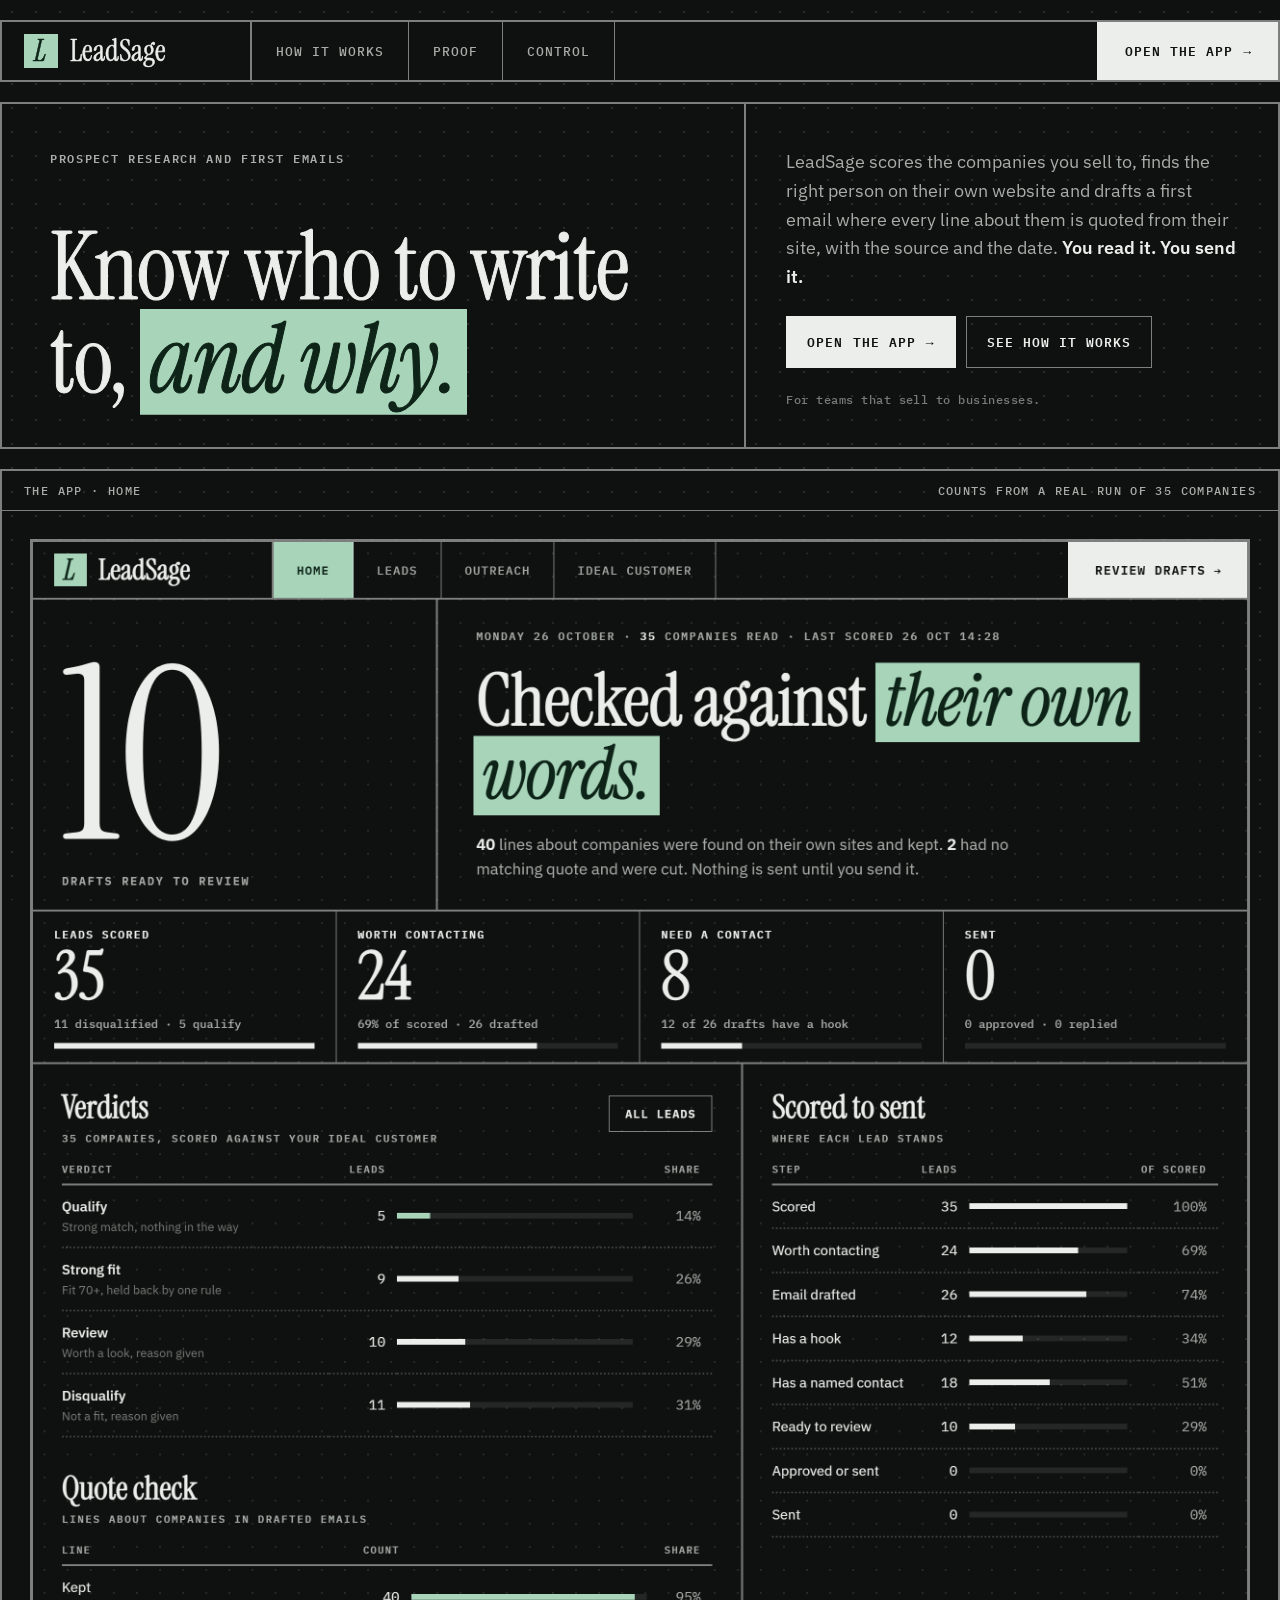
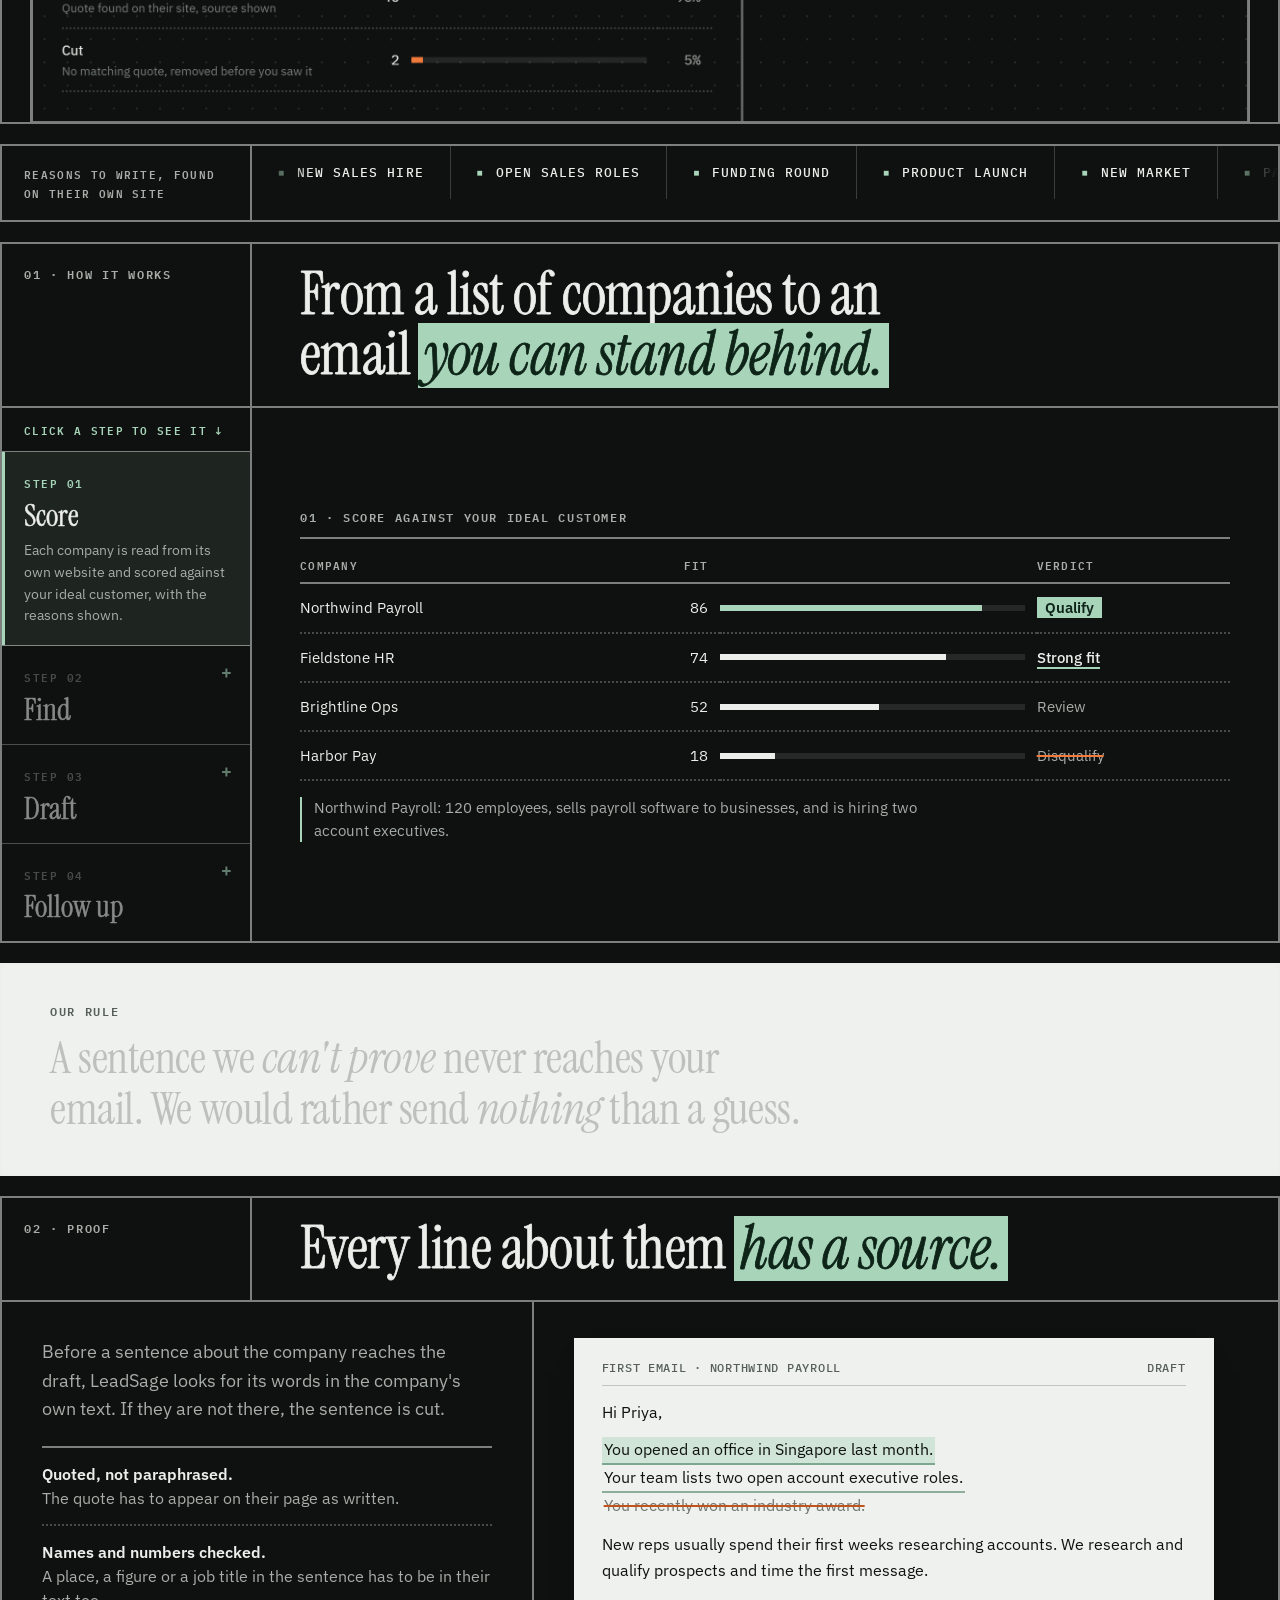
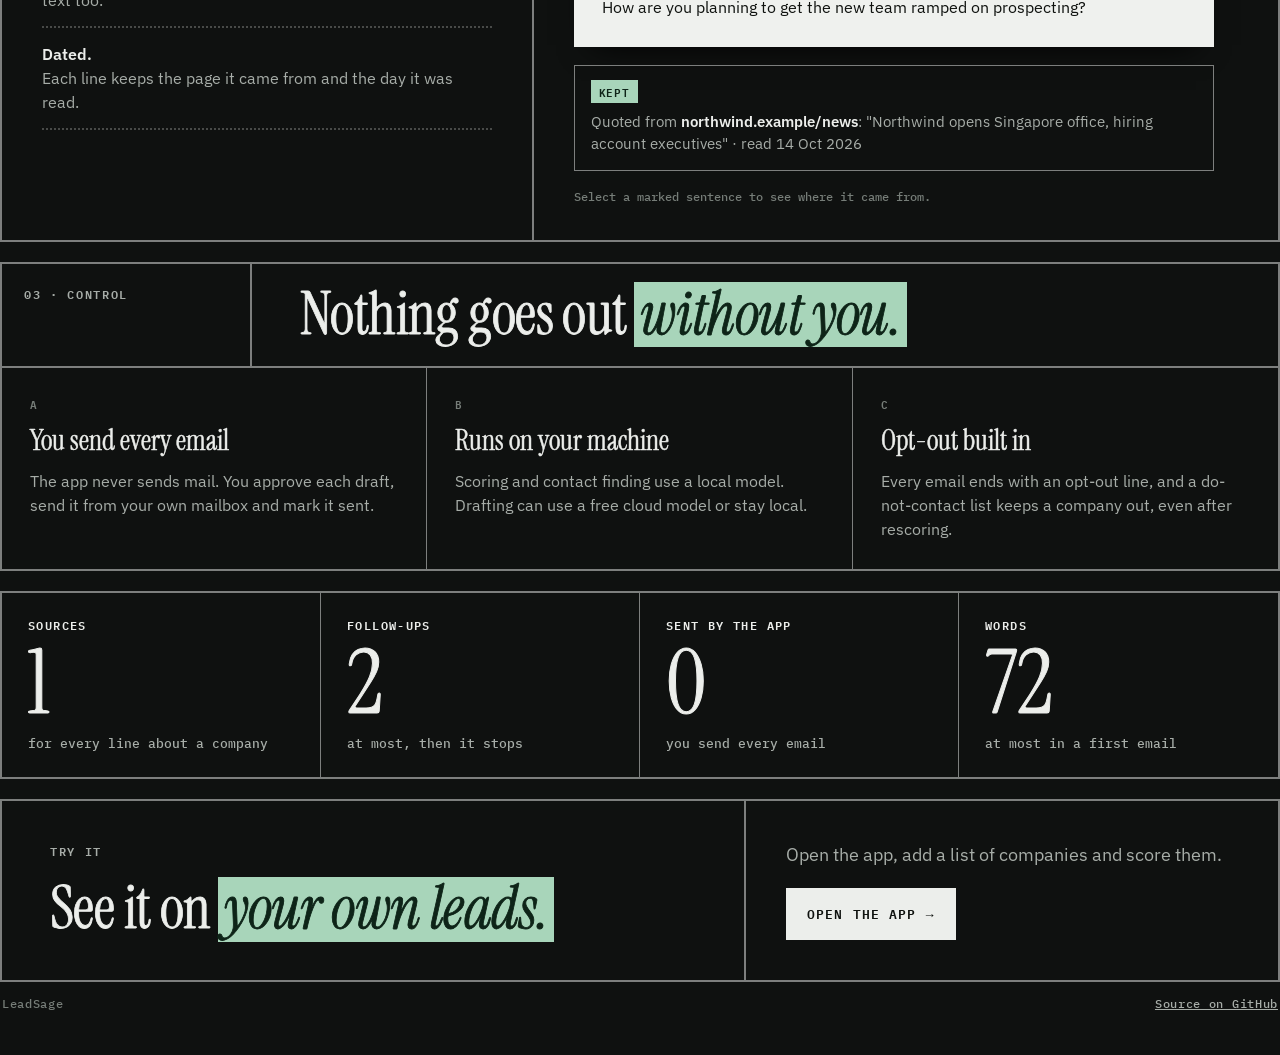
==== site/index.html @ ee442cde "Recolour the site and app, tidy the site layout, and page the Outreach table Neutral black with a sa" ====
<!doctype html>
<html lang="en">
<head>
  <meta charset="utf-8">
  <meta name="viewport" content="width=device-width, initial-scale=1">
  <title>LeadSage</title>
  <meta name="description" content="LeadSage scores the companies you sell to, finds the right person on their own website and drafts a first email where every line about them is quoted from their site.">
  <link rel="icon" href="assets/icon.svg" type="image/svg+xml">
  <link rel="preload" href="assets/fonts/instrument-serif-400.woff2" as="font" type="font/woff2" crossorigin>
  <style>
    @font-face { font-family: "Instrument Serif"; src: url("assets/fonts/instrument-serif-400.woff2") format("woff2"); font-weight: 400; font-style: normal; font-display: swap; }
    @font-face { font-family: "Instrument Serif"; src: url("assets/fonts/instrument-serif-400-italic.woff2") format("woff2"); font-weight: 400; font-style: italic; font-display: swap; }
    @font-face { font-family: "IBM Plex Sans"; src: url("assets/fonts/ibm-plex-sans.woff2") format("woff2"); font-weight: 400 600; font-display: swap; }
    @font-face { font-family: "IBM Plex Mono"; src: url("assets/fonts/ibm-plex-mono-400.woff2") format("woff2"); font-weight: 400; font-display: swap; }
    @font-face { font-family: "IBM Plex Mono"; src: url("assets/fonts/ibm-plex-mono-500.woff2") format("woff2"); font-weight: 500; font-display: swap; }
    @font-face { font-family: "IBM Plex Mono"; src: url("assets/fonts/ibm-plex-mono-600.woff2") format("woff2"); font-weight: 600; font-display: swap; }

    :root {
      --page: #0F1110; --raised: #161917; --panel-rgb: 15, 17, 16;
      --ink-rgb: 236, 238, 235; --hl-rgb: 168, 213, 186;
      --ink: #ECEEEB; --soft: #A7ADA8; --faint: #767D78;
      --rule: rgba(var(--ink-rgb), .5); --rule-soft: rgba(var(--ink-rgb), .2); --dot: rgba(var(--ink-rgb), .26);
      --pen: #F07A3C; --pen-dark: #C2531C;
      --card: #EFF1EE; --card-ink: #0F120F; --card-soft: #566058;
      --hl: #A8D5BA; --hl-ink: #0E2418; --hl-soft: rgba(var(--hl-rgb), .45);
      --spot-rgb: 168, 213, 186;
      --serif: "Instrument Serif", Georgia, serif; --sans: "IBM Plex Sans", system-ui, sans-serif; --mono: "IBM Plex Mono", ui-monospace, monospace;
      --ease: cubic-bezier(.2, .7, .2, 1);
      color-scheme: dark;
    }
    * { box-sizing: border-box; }
    html { scroll-behavior: smooth; -webkit-text-size-adjust: 100%; }
    body { margin: 0; color: var(--ink); font: 400 16px/1.55 var(--sans); background-color: var(--page); }
    a { color: inherit; }
    img { max-width: 100%; display: block; }
    button { font: inherit; color: inherit; background: none; border: 0; padding: 0; cursor: pointer; text-align: left; }
    ::selection { background: var(--hl); color: var(--hl-ink); }
    :focus-visible { outline: 2px solid var(--hl); outline-offset: 2px; }

    .nb { max-width: 1320px; margin: 20px auto 0; }
    .bg { position: fixed; inset: 0; z-index: -1; overflow: hidden; pointer-events: none; }
    .bg .dots { position: absolute; inset: 0; background-image: radial-gradient(rgba(var(--ink-rgb), .12) 1.2px, transparent 1.3px); background-size: 24px 24px; }
    .spot { position: absolute; inset: 0; pointer-events: none; background-image: radial-gradient(rgba(var(--spot-rgb), .8) 1.5px, transparent 1.6px); background-size: 24px 24px;
      -webkit-mask-image: radial-gradient(110px circle at var(--x, -999px) var(--y, -999px), #000 0%, rgba(0, 0, 0, .35) 55%, transparent 100%);
      mask-image: radial-gradient(110px circle at var(--x, -999px) var(--y, -999px), #000 0%, rgba(0, 0, 0, .35) 55%, transparent 100%); }
    .spot.core { background-image: radial-gradient(rgba(var(--spot-rgb), 1) 2.8px, transparent 3px);
      -webkit-mask-image: radial-gradient(46px circle at var(--x, -999px) var(--y, -999px), #000 0%, #000 35%, transparent 100%);
      mask-image: radial-gradient(46px circle at var(--x, -999px) var(--y, -999px), #000 0%, #000 35%, transparent 100%); }
    .spot { --x: var(--lx); --y: var(--ly); }

    .band { border-bottom: 2px solid var(--rule); }
    .pad { padding: 64px 48px; }
    main > * { border-left: 2px solid var(--rule); border-right: 2px solid var(--rule); }
    main > .hero, main > .shot, main > .ticker, main > .sechead, main > .rule, main > .nums, main > .cta { margin-top: 20px; border-top: 2px solid var(--rule); }
    main > .cta { border-bottom: 2px solid var(--rule); }

    .top { position: sticky; top: 0; z-index: 20; display: grid; grid-template-columns: 250px 1fr auto; border: 2px solid var(--rule); background: var(--page); }
    .mark { display: flex; align-items: center; gap: 12px; padding: 12px 22px; border-right: 2px solid var(--rule); text-decoration: none; }
    .mark i { display: grid; place-items: center; width: 34px; height: 34px; background: var(--hl); color: var(--hl-ink); font: italic 400 30px/1 var(--serif); -webkit-text-stroke: .5px currentColor; padding-right: 2px; }
    .mark span { font: 400 30px/1 var(--serif); -webkit-text-stroke: .5px currentColor; }
    .nav { display: flex; font: 500 12.5px var(--mono); text-transform: uppercase; letter-spacing: .08em; }
    .nav a { display: flex; align-items: center; padding: 0 24px; border-right: 1px solid var(--rule); color: var(--soft); text-decoration: none; transition: background 160ms, color 160ms; }
    .nav a:hover { color: var(--ink); background: rgba(var(--ink-rgb), .06); }
    .nav a.is-on { background: var(--hl); color: var(--hl-ink); }
    .go { display: flex; align-items: center; gap: 10px; padding: 0 26px; font: 600 13px var(--mono); text-transform: uppercase; letter-spacing: .08em; background: var(--ink); color: var(--card-ink); text-decoration: none; border-left: 2px solid var(--rule); transition: background 160ms; }
    .go:hover { background: var(--hl); color: var(--hl-ink); }
    .arr { display: inline-block; transition: transform 200ms var(--ease); }
    a:hover .arr { transform: translateX(4px); }

    .kick { margin: 0; font: 600 12px var(--mono); letter-spacing: .14em; text-transform: uppercase; color: var(--soft); }
    h1 { margin: 0; font: 400 clamp(54px, 7.4vw, 104px)/.98 var(--serif); letter-spacing: -.015em; -webkit-text-stroke: 1px currentColor; }
    h2 { margin: 0; font: 400 clamp(38px, 4.6vw, 62px)/1.02 var(--serif); letter-spacing: -.01em; -webkit-text-stroke: .8px currentColor; text-wrap: balance; }
    h3 { margin: 0; font: 400 28px/1.15 var(--serif); -webkit-text-stroke: .5px currentColor; }
    mark { background: none; font-style: italic; color: var(--hl-ink); padding: 0 .1em; margin: 0 -.03em; -webkit-box-decoration-break: clone; box-decoration-break: clone;
      background-image: linear-gradient(var(--hl), var(--hl)); background-repeat: no-repeat; background-size: 0% 86%; background-position: 0 62%; transition: background-size 1s var(--ease); }
    .in mark, mark.on { background-size: 100% 86%; }
    .lede { margin: 0; font-size: 18px; line-height: 1.6; color: var(--soft); max-width: 560px; }
    .lede b { color: var(--ink); font-weight: 600; }
    .fine { margin: 0; font: 500 12px var(--mono); color: var(--faint); letter-spacing: .04em; }

    .btn { display: inline-flex; align-items: center; gap: 10px; font: 600 13px var(--mono); text-transform: uppercase; letter-spacing: .08em; padding: 14px 20px; border: 1px solid var(--ink); background: var(--ink); color: var(--card-ink); text-decoration: none; transition: background 150ms, color 150ms, border-color 150ms; }
    .btn:hover { background: var(--hl); border-color: var(--hl); color: var(--hl-ink); }
    .btn.line { background: transparent; color: var(--ink); border-color: var(--rule); }
    .btn.line:hover { border-color: var(--hl); color: var(--hl); background: transparent; }
    .actions { display: flex; flex-wrap: wrap; gap: 10px; }

    .hero { display: grid; grid-template-columns: 7fr 5fr; }
    .hero .h { padding: 44px 48px 40px; border-right: 2px solid var(--rule); display: grid; gap: 28px; align-content: space-between; }
    .hero .s { padding: 44px 40px 40px; display: grid; gap: 24px; align-content: end; }
    .w { display: inline-block; overflow: hidden; vertical-align: bottom; padding-bottom: .1em; margin-bottom: -.1em; }
    .w > span { display: inline-block; transform: translateY(112%); animation: up 760ms var(--ease) forwards; animation-delay: calc(var(--i) * 70ms + 120ms); }
    @keyframes up { to { transform: none; } }
    .shot { border-top: 2px solid var(--rule); padding: 0; margin: 0; position: relative; }
    .shot figcaption { display: flex; justify-content: space-between; gap: 16px; padding: 12px 22px; font: 500 11.5px var(--mono); text-transform: uppercase; letter-spacing: .12em; color: var(--soft); border-bottom: 1px solid var(--rule); }
    .shot .frame { padding: 28px 28px 0; overflow: hidden; }
    .shot img { width: 100%; height: auto; border: 1px solid var(--rule); border-bottom: 0; transform: translateY(18px); opacity: .0; transition: transform 1.1s var(--ease), opacity .9s ease; }
    .shot.in img { transform: none; opacity: 1; }

    .ticker { display: grid; grid-template-columns: 250px 1fr; }
    .ticker .lab { padding: 18px 22px; border-right: 2px solid var(--rule); font: 600 11px var(--mono); text-transform: uppercase; letter-spacing: .12em; color: var(--soft); }
    .marquee { overflow: hidden; -webkit-mask-image: linear-gradient(90deg, transparent, #000 6%, #000 94%, transparent); mask-image: linear-gradient(90deg, transparent, #000 6%, #000 94%, transparent); }
    .track { display: flex; width: max-content; animation: slide 50s linear infinite; }
    .marquee:hover .track { animation-play-state: paused; }
    .sig { padding: 18px 26px; border-right: 1px solid var(--rule-soft); font: 500 13px var(--mono); text-transform: uppercase; letter-spacing: .08em; white-space: nowrap; }
    .sig::before { content: "\25A0"; color: var(--hl); margin-right: 12px; font-size: 10px; vertical-align: 1px; }
    @keyframes slide { to { transform: translateX(-50%); } }

    .sechead { display: grid; grid-template-columns: 250px 1fr; border-bottom: 2px solid var(--rule); }
    .sechead .no { padding: 20px 22px; border-right: 2px solid var(--rule); font: 600 12px var(--mono); letter-spacing: .14em; text-transform: uppercase; color: var(--soft); }
    .sechead .t { padding: 20px 48px 22px; display: grid; gap: 14px; }

    .pin { position: relative; }
    .stick { display: grid; grid-template-columns: 250px 1fr; }
    .steps { border-right: 2px solid var(--rule); }
    .step:last-child button { border-bottom: 0; }
    .step button { display: block; width: 100%; padding: 20px 22px; border-bottom: 1px solid var(--rule); transition: background 240ms, opacity 240ms, box-shadow 240ms; }
    .step .num { font: 600 11px var(--mono); letter-spacing: .14em; color: var(--faint); }
    .step b { display: block; font: 400 30px/1.1 var(--serif); -webkit-text-stroke: .5px currentColor; margin: 4px 0 0; }
    .step .desc { display: block; font-size: 14px; color: var(--soft); padding-top: 8px; }
    .more { display: grid; grid-template-rows: 1fr; overflow: hidden; }
    .more > span { min-height: 0; }
    .pin.tabbed .step button { opacity: .55; }
    .pin.tabbed .step button:hover { opacity: .85; }
    .pin.tabbed .step.is-on button { opacity: 1; background: rgba(var(--hl-rgb), .1); box-shadow: inset 3px 0 0 var(--hl); }
    .pin.tabbed .step.is-on .num { color: var(--hl); }
    .pin.tabbed .stick { min-height: 520px; }
    .cue { display: none; margin: 0; padding: 12px 22px; border-bottom: 1px solid var(--rule); font: 600 11px var(--mono); letter-spacing: .12em; text-transform: uppercase; color: var(--hl); }
    .pin.tabbed .cue { display: block; }
    .pin.tabbed .step button { position: relative; cursor: pointer; }
    .pin.tabbed .step:not(.is-on) button::after { content: "+"; position: absolute; right: 18px; top: 16px; font: 600 18px/1 var(--mono); color: var(--hl); }
    .pin.tabbed .step button { padding-top: 18px; padding-bottom: 18px; }
    .pin.tabbed .more { grid-template-rows: 0fr; transition: grid-template-rows 360ms var(--ease); }
    .pin.tabbed .step.is-on .more { grid-template-rows: 1fr; }
    .stage { padding: 36px 48px; display: grid; gap: 28px; }
    .scene-label { font: 600 11.5px var(--mono); letter-spacing: .14em; text-transform: uppercase; color: var(--soft); margin-bottom: 16px; padding-bottom: 10px; border-bottom: 2px solid var(--rule); }
    .pin.tabbed .stage { gap: 0; }
    .pin.tabbed .scene { grid-area: 1 / 1; display: flex; flex-direction: column; justify-content: center; opacity: 0; visibility: hidden; transform: translateY(10px); transition: opacity 360ms ease, transform 440ms var(--ease), visibility 0s 440ms; }
    .pin.tabbed .scene.on { opacity: 1; visibility: visible; transform: none; transition-delay: 0s; }
    .pop { opacity: 0; transform: translateY(10px); transition: opacity 460ms ease, transform 540ms var(--ease); transition-delay: calc(var(--d, 0) * 120ms + 180ms); }
    .scene.on .pop, .pin:not(.tabbed) .pop { opacity: 1; transform: none; }

    table { width: 100%; border-collapse: collapse; font-size: 15px; }
    th { text-align: left; font: 600 10.5px var(--mono); text-transform: uppercase; letter-spacing: .12em; color: var(--soft); padding: 0 12px 8px 0; border-bottom: 2px solid var(--rule); }
    td { padding: 12px 12px 12px 0; border-bottom: 2px dotted var(--dot); font-variant-numeric: tabular-nums; }
    .r { text-align: right; }
    .num { font-family: var(--mono); }
    .bar { height: 6px; background: rgba(var(--ink-rgb), .1); position: relative; min-width: 120px; }
    .bar i { position: absolute; inset: 0 auto 0 0; width: 0; background: var(--ink); transition: width 900ms var(--ease); transition-delay: calc(var(--d, 0) * 120ms + 300ms); }
    .bar i.hl { background: var(--hl); }
    .scene.on .bar i, .pin:not(.tabbed) .bar i { width: var(--w); }
    .v-q { background: var(--hl); color: var(--hl-ink); padding: 1px 8px; font-weight: 600; white-space: nowrap; }
    .v-s { border-bottom: 2px solid var(--hl); font-weight: 500; white-space: nowrap; }
    .v-r { color: var(--soft); }
    .v-d { color: var(--soft); text-decoration: line-through; text-decoration-color: var(--pen); text-decoration-thickness: 2px; }
    .why { margin: 16px 0 0; padding-left: 12px; border-left: 2px solid var(--hl); font-size: 14.5px; color: var(--soft); max-width: 640px; }
    .pill { display: inline-block; font: 600 10.5px var(--mono); text-transform: uppercase; letter-spacing: .08em; padding: 1px 7px; border: 1px solid var(--rule); color: var(--soft); white-space: nowrap; }
    .pill.hl { background: var(--hl); border-color: var(--hl); color: var(--hl-ink); }
    .src { margin: 16px 0 0; font: 500 12.5px var(--mono); color: var(--soft); }

    .letter { background: var(--card); color: var(--card-ink); padding: 22px 28px 14px; box-shadow: 0 1px 0 rgba(255, 255, 255, .08) inset, 0 16px 30px -18px #000; max-width: 640px; }
    .letter .to { font: 500 12px var(--mono); color: var(--card-soft); letter-spacing: .06em; padding-bottom: 10px; margin-bottom: 14px; border-bottom: 1px solid rgba(15, 18, 15, .2); text-transform: uppercase; display: flex; justify-content: space-between; gap: 12px; flex-wrap: wrap; }
    .letter p { margin: 0 0 12px; font-size: 16px; line-height: 1.6; }
    .letter sup { font: 600 10.5px var(--mono); color: #2E6B48; margin-left: 2px; }
    .hlx { background-image: linear-gradient(transparent 52%, var(--hl-soft) 52%, var(--hl-soft) 94%, transparent 94%); background-repeat: no-repeat; background-size: 0% 100%; transition: background-size 900ms var(--ease) 700ms; }
    .scene.on .hlx, .pin:not(.tabbed) .hlx { background-size: 100% 100%; }

    .tl { display: grid; grid-template-columns: repeat(4, 1fr); border: 1px solid var(--rule); }
    .tl > div { padding: 16px 18px; border-right: 1px solid var(--rule); }
    .tl > div:last-child { border-right: 0; }
    .tl b { display: block; font: 400 40px/1 var(--serif); -webkit-text-stroke: .6px currentColor; }
    .tl small { display: block; margin-top: 8px; font-size: 13.5px; color: var(--soft); }
    .tl .first { background: rgba(var(--hl-rgb), .12); }

    .rule { background: var(--card); color: var(--card-ink); padding: 36px 48px 40px; }
    .rule .kick { color: var(--card-soft); }
    .statement { margin: 12px 0 0; font: 400 clamp(30px, 3.5vw, 50px)/1.12 var(--serif); letter-spacing: -.01em; text-wrap: balance; }
    .js .statement .sw { color: rgba(15, 18, 15, .22); transition: color 360ms ease, background-size 600ms var(--ease); }
    .js .statement .sw.lit { color: var(--card-ink); }
    .statement .key { background-image: linear-gradient(var(--hl), var(--hl)); background-repeat: no-repeat; background-position: 0 64%; background-size: 0% 80%; font-style: italic; }
    .statement .key.lit { background-size: 100% 80%; }

    .proof { display: grid; grid-template-columns: 5fr 7fr; }
    .proof .txt { padding: 36px 40px; border-right: 2px solid var(--rule); display: grid; gap: 22px; align-content: start; }
    .proof .demo { padding: 36px 40px; display: grid; gap: 18px; align-content: start; }
    ul.list { margin: 0; padding: 0; list-style: none; border-top: 2px solid var(--rule); }
    ul.list li { padding: 14px 0; border-bottom: 2px dotted var(--dot); color: var(--soft); font-size: 15.5px; }
    ul.list li strong { color: var(--ink); font-weight: 600; display: block; }
    .cite { display: inline; padding: 0 2px; border-bottom: 2px solid rgba(46, 107, 72, .5); transition: background 200ms; line-height: 1.6; }
    .cite:hover, .cite.on { background: var(--hl-soft); }
    .cite.cut { color: #6F766F; text-decoration: line-through; text-decoration-color: var(--pen-dark); text-decoration-thickness: 2px; border-bottom-color: transparent; }
    .cite.cut.on { background: rgba(240, 122, 60, .18); }
    .source { min-height: 92px; border: 1px solid var(--rule); padding: 14px 16px; font-size: 14.5px; color: var(--soft); transition: opacity 180ms, transform 180ms; max-width: 640px; }
    .source b { color: var(--ink); font-weight: 600; }
    .source .state { display: inline-block; font: 600 10.5px var(--mono); text-transform: uppercase; letter-spacing: .08em; padding: 2px 8px; background: var(--hl); color: var(--hl-ink); margin-bottom: 8px; }
    .source.is-cut { border-color: var(--pen); }
    .source.is-cut .state { background: transparent; color: var(--pen); border: 1px solid var(--pen); padding: 1px 7px; }
    .source.swap { opacity: 0; transform: translateY(6px); }
    .hint { margin: 0; font: 500 12px var(--mono); color: var(--faint); }

    .cells { display: grid; grid-template-columns: repeat(3, 1fr); }
    .cell { padding: 26px 28px 28px; border-right: 1px solid var(--rule); display: grid; gap: 12px; align-content: start; }
    .cell:last-child { border-right: 0; }
    .cell .idx { font: 600 11px var(--mono); letter-spacing: .14em; color: var(--faint); }
    .cell p { margin: 0; color: var(--soft); font-size: 15.5px; }

    .nums { display: grid; grid-template-columns: repeat(4, 1fr); }
    .nums > div { padding: 22px 26px 26px; border-right: 1px solid var(--rule); }
    .nums > div:last-child { border-right: 0; }
    .nums small { display: block; font: 600 11.5px var(--mono); text-transform: uppercase; letter-spacing: .12em; color: var(--ink); }
    .nums b { display: block; font: 400 88px/1.02 var(--serif); -webkit-text-stroke: 1px currentColor; font-weight: 400; margin-top: 4px; }
    .nums p { margin: 6px 0 0; font: 500 12.5px var(--mono); color: var(--soft); }

    .cta { display: grid; grid-template-columns: 7fr 5fr; }
    .cta .h { padding: 40px 48px; border-right: 2px solid var(--rule); display: grid; gap: 16px; }
    .cta .s { padding: 40px 40px; display: grid; gap: 18px; align-content: center; }

    footer { max-width: 1320px; margin: 0 auto 30px; display: flex; justify-content: space-between; align-items: center; gap: 16px; flex-wrap: wrap; padding: 14px 2px; font: 500 11.5px var(--mono); color: var(--faint); letter-spacing: .06em; }
    footer a { color: var(--soft); }
    .motion-toggle { font: 500 11.5px var(--mono); color: var(--soft); border: 1px solid var(--rule-soft); padding: 6px 12px; }
    .motion-toggle:hover { color: var(--ink); border-color: var(--hl); }

    .js .reveal { opacity: 0; transform: translateY(18px); transition: opacity 700ms ease, transform 760ms var(--ease); }
    .js .reveal.in { opacity: 1; transform: none; }
    .js .reveal .cell { opacity: 0; transform: translateY(12px); transition: opacity 600ms ease, transform 700ms var(--ease); transition-delay: calc(var(--i, 0) * 110ms + 150ms); }
    .js .reveal.in .cell { opacity: 1; transform: none; }

    @media (max-width: 1000px) {
      .hero, .proof, .cta { grid-template-columns: 1fr; }
      .hero .h, .proof .txt, .cta .h { border-right: 0; border-bottom: 2px solid var(--rule); }
      .stick, .sechead, .ticker { grid-template-columns: 1fr; }
      .sechead .no, .ticker .lab { border-right: 0; border-bottom: 1px solid var(--rule); padding: 14px 22px; }
      .steps { border-right: 0; border-bottom: 2px solid var(--rule); }
      .cells { grid-template-columns: 1fr; }
      .cell { border-right: 0; border-bottom: 1px solid var(--rule); }
      .nums { grid-template-columns: 1fr 1fr; }
      .nums > div:nth-child(2n) { border-right: 0; }
      .nums > div { border-bottom: 1px solid var(--rule); }
    }
    @media (max-width: 720px) {
      .nb { margin: 0; }
      main > *, .top { border-left: 0; border-right: 0; }
      .top { grid-template-columns: 1fr auto; }
      .mark { border-right: 0; padding: 10px 16px; }
      .mark span { font-size: 26px; }
      .nav { display: none; }
      .go { padding: 0 16px; font-size: 11px; }
      .hero .h, .hero .s, .sechead .t, .stage, .proof .txt, .proof .demo, .cta .h, .cta .s, .rule { padding: 34px 18px; }
      .shot .frame { padding: 16px 16px 0; }
      .shot figcaption { padding: 10px 16px; }
      .tl { grid-template-columns: 1fr 1fr; }
      .tl > div:nth-child(2) { border-right: 0; }
      .tl > div:nth-child(-n+2) { border-bottom: 1px solid var(--rule); }
      .nums b { font-size: 60px; }
      .nums > div { padding: 16px 18px; }
      .cell { padding: 26px 18px; }
      .hide-sm { display: none; }
      .letter { padding: 18px 18px 10px; }
      footer { margin: 0 18px 24px; }
    }

    @media (prefers-reduced-motion: reduce) {
      html:not([data-motion="on"]) { scroll-behavior: auto; }
      html:not([data-motion="on"]) .w > span { animation: none; transform: none; }
      html:not([data-motion="on"]).js .reveal, html:not([data-motion="on"]).js .reveal .cell, html:not([data-motion="on"]) .pop, html:not([data-motion="on"]) .shot img { transform: none; transition: opacity 500ms ease; }
      html:not([data-motion="on"]) .bar i, html:not([data-motion="on"]) .hlx, html:not([data-motion="on"]) mark { transition: none; }
      html:not([data-motion="on"]) .track { animation: none; width: auto; flex-wrap: wrap; }
      html:not([data-motion="on"]) .track [aria-hidden="true"] { display: none; }
      html:not([data-motion="on"]) .marquee { -webkit-mask-image: none; mask-image: none; }
      html:not([data-motion="on"]) a:hover .arr { transform: none; }
    }
  </style>
</head>
<body>
<div class="bg" aria-hidden="true">
    <div class="dots"></div>
    <div class="spot"></div>
    <div class="spot core"></div>
  </div>
  <div class="nb">
    <header class="top" id="top">
      <a class="mark" href="#top" aria-label="LeadSage home"><i>L</i><span>LeadSage</span></a>
      <nav class="nav" id="pills" aria-label="Sections">
        <a href="#how">How it works</a>
        <a href="#proof">Proof</a>
        <a href="#control">Control</a>
      </nav>
      <a class="go" href="http://localhost:8000/">Open the app <span class="arr">&rarr;</span></a>
    </header>

    <main>
      <section class="hero band">
        <div class="h">
          <p class="kick">Prospect research and first emails</p>
          <h1 data-split>Know who to write to, <mark class="on">and why.</mark></h1>
        </div>
        <div class="s">
          <p class="lede">LeadSage scores the companies you sell to, finds the right person on their own website and drafts a first email where every line about them is quoted from their site, with the source and the date. <b>You read it. You send it.</b></p>
          <div class="actions">
            <a class="btn" href="http://localhost:8000/">Open the app <span class="arr">&rarr;</span></a>
            <a class="btn line" href="#how">See how it works</a>
          </div>
          <p class="fine">For teams that sell to businesses.</p>
        </div>
      </section>

      <figure class="shot band reveal">
        <figcaption><span>The app · Home</span><span class="hide-sm">Counts from a real run of 35 companies</span></figcaption>
        <div class="frame"><img src="assets/app-home.webp" alt="The LeadSage app: drafts ready to review, lead counts, verdicts, the quote check and where each lead stands" width="2530" height="2456"></div>
      </figure>

      <section class="ticker band" aria-label="Reasons to write">
        <div class="lab">Reasons to write, found on their own site</div>
        <div class="marquee"><div class="track"><span class="sig">New sales hire</span><span class="sig">Open sales roles</span><span class="sig">Funding round</span><span class="sig">Product launch</span><span class="sig">New market</span><span class="sig">Partnership</span><span class="sig">Leadership change</span><span class="sig">Award or recognition</span><span class="sig" aria-hidden="true">New sales hire</span><span class="sig" aria-hidden="true">Open sales roles</span><span class="sig" aria-hidden="true">Funding round</span><span class="sig" aria-hidden="true">Product launch</span><span class="sig" aria-hidden="true">New market</span><span class="sig" aria-hidden="true">Partnership</span><span class="sig" aria-hidden="true">Leadership change</span><span class="sig" aria-hidden="true">Award or recognition</span></div></div>
      </section>

      <div class="sechead" id="how">
        <div class="no">01 · How it works</div>
        <div class="t reveal"><h2>From a list of companies to an email <mark>you can stand behind.</mark></h2></div>
      </div>
      <section class="pin band" id="pin">
        <div class="stick">
          <div class="steps" id="steps">
            <p class="cue">Click a step to see it <span aria-hidden="true">&darr;</span></p>
            <div class="step is-on"><button type="button"><span class="num">STEP 01</span><b>Score</b><span class="more"><span><span class="desc">Each company is read from its own website and scored against your ideal customer, with the reasons shown.</span></span></span></button></div>
            <div class="step"><button type="button"><span class="num">STEP 02</span><b>Find</b><span class="more"><span><span class="desc">It reads the company's team and leadership pages for the person who runs sales. No guessed addresses, no LinkedIn.</span></span></span></button></div>
            <div class="step"><button type="button"><span class="num">STEP 03</span><b>Draft</b><span class="more"><span><span class="desc">The first email opens with something timely, and every line about the company is quoted from their site.</span></span></span></button></div>
            <div class="step"><button type="button"><span class="num">STEP 04</span><b>Follow up</b><span class="more"><span><span class="desc">Up to three follow-ups, 3, 7 and 14 days after the first email. A reply ends the sequence.</span></span></span></button></div>
          </div>

          <div class="stage" id="stage">
            <div class="scene on">
              <div class="scene-label">01 · Score against your ideal customer</div>
              <table>
                <tr class="pop" style="--d:0"><th>Company</th><th class="r">Fit</th><th class="hide-sm" style="width:34%"></th><th>Verdict</th></tr>
                <tr class="pop" style="--d:0"><td>Northwind Payroll</td><td class="r num">86</td><td class="hide-sm"><div class="bar"><i class="hl" style="--w:86%;--d:0"></i></div></td><td><span class="v-q">Qualify</span></td></tr>
                <tr class="pop" style="--d:1"><td>Fieldstone HR</td><td class="r num">74</td><td class="hide-sm"><div class="bar"><i style="--w:74%;--d:1"></i></div></td><td><span class="v-s">Strong fit</span></td></tr>
                <tr class="pop" style="--d:2"><td>Brightline Ops</td><td class="r num">52</td><td class="hide-sm"><div class="bar"><i style="--w:52%;--d:2"></i></div></td><td><span class="v-r">Review</span></td></tr>
                <tr class="pop" style="--d:3"><td>Harbor Pay</td><td class="r num">18</td><td class="hide-sm"><div class="bar"><i style="--w:18%;--d:3"></i></div></td><td><span class="v-d">Disqualify</span></td></tr>
              </table>
              <p class="why pop" style="--d:4">Northwind Payroll: 120 employees, sells payroll software to businesses, and is hiring two account executives.</p>
            </div>

            <div class="scene">
              <div class="scene-label">02 · Find the person who runs sales</div>
              <table>
                <tr class="pop" style="--d:0"><th>Named on their site</th><th>Title</th><th></th></tr>
                <tr class="pop" style="--d:0"><td><b>Priya Rao</b></td><td>Head of Sales</td><td><span class="pill hl">Buyer match</span></td></tr>
                <tr class="pop" style="--d:1"><td>Dan Wu</td><td>Head of Engineering</td><td><span class="pill">Not a buyer</span></td></tr>
                <tr class="pop" style="--d:2"><td>Mei Tan</td><td>Office Manager</td><td><span class="pill">Not a buyer</span></td></tr>
              </table>
              <p class="src pop" style="--d:3">Read from northwind.example/leadership on 14 Oct 2026. The name and the title are both on the page.</p>
            </div>

            <div class="scene">
              <div class="scene-label">03 · Draft with every line quoted</div>
              <div class="letter pop" style="--d:0">
                <div class="to"><span>To: Priya Rao</span><span>Hook: new sales roles</span></div>
                <p>Hi Priya,</p>
                <p><span class="hlx">You are hiring two account executives for your Singapore office.</span><sup>1</sup></p>
                <p>New reps spend their first weeks researching accounts. We research and qualify prospects and time the first message, so they start on warm conversations.</p>
                <p>How are you planning to get the new team ramped on prospecting?</p>
              </div>
              <p class="src pop" style="--d:2"><sup style="color:var(--hl)">1</sup> northwind.example/careers · read 14 Oct 2026</p>
            </div>

            <div class="scene">
              <div class="scene-label">04 · Follow up, then stop</div>
              <div class="tl">
                <div class="first pop" style="--d:0"><b>Day 0</b><small>First email, sent by you</small></div>
                <div class="pop" style="--d:1"><b>Day 3</b><small>Adds one new thing</small></div>
                <div class="pop" style="--d:2"><b>Day 7</b><small>Adds one more</small></div>
                <div class="pop" style="--d:3"><b>Day 14</b><small>Final note, says so</small></div>
              </div>
              <p class="src pop" style="--d:4">A reply ends the sequence. Nothing goes out without your approval.</p>
            </div>
          </div>
        </div>
      </section>

      <section class="rule band" id="statement">
        <p class="kick">Our rule</p>
        <p class="statement" id="statementText">A sentence we <span class="key">can't prove</span> never reaches your email. We would rather send <span class="key">nothing</span> than a guess.</p>
      </section>

      <div class="sechead" id="proof">
        <div class="no">02 · Proof</div>
        <div class="t reveal"><h2>Every line about them <mark>has a source.</mark></h2></div>
      </div>
      <section class="proof band">
        <div class="txt reveal">
          <p class="lede">Before a sentence about the company reaches the draft, LeadSage looks for its words in the company's own text. If they are not there, the sentence is cut.</p>
          <ul class="list">
            <li><strong>Quoted, not paraphrased.</strong>The quote has to appear on their page as written.</li>
            <li><strong>Names and numbers checked.</strong>A place, a figure or a job title in the sentence has to be in their text too.</li>
            <li><strong>Dated.</strong>Each line keeps the page it came from and the day it was read.</li>
          </ul>
        </div>
        <div class="demo reveal" id="demo">
          <div class="letter">
            <div class="to"><span>First email · Northwind Payroll</span><span>Draft</span></div>
            <p>Hi Priya,</p>
            <p><button type="button" class="cite on" data-k="a">You opened an office in Singapore last month.</button> <button type="button" class="cite" data-k="b">Your team lists two open account executive roles.</button> <button type="button" class="cite cut" data-k="c">You recently won an industry award.</button></p>
            <p>New reps usually spend their first weeks researching accounts. We research and qualify prospects and time the first message.</p>
            <p>How are you planning to get the new team ramped on prospecting?</p>
          </div>
          <div class="source" id="source" aria-live="polite"></div>
          <p class="hint">Select a marked sentence to see where it came from.</p>
        </div>
      </section>

      <div class="sechead" id="control">
        <div class="no">03 · Control</div>
        <div class="t reveal"><h2>Nothing goes out <mark>without you.</mark></h2></div>
      </div>
      <section class="cells band reveal">
        <div class="cell" style="--i:0"><span class="idx">A</span><h3>You send every email</h3><p>The app never sends mail. You approve each draft, send it from your own mailbox and mark it sent.</p></div>
        <div class="cell" style="--i:1"><span class="idx">B</span><h3>Runs on your machine</h3><p>Scoring and contact finding use a local model. Drafting can use a free cloud model or stay local.</p></div>
        <div class="cell" style="--i:2"><span class="idx">C</span><h3>Opt-out built in</h3><p>Every email ends with an opt-out line, and a do-not-contact list keeps a company out, even after rescoring.</p></div>
      </section>

      <section class="nums band reveal" aria-label="By design">
        <div><small>Sources</small><b><span data-to="1">1</span></b><p>for every line about a company</p></div>
        <div><small>Follow-ups</small><b><span data-to="3">3</span></b><p>at most, then it stops</p></div>
        <div><small>Sent by the app</small><b><span data-to="0">0</span></b><p>you send every email</p></div>
        <div><small>Words</small><b><span data-to="100">100</span></b><p>at most in a first email</p></div>
      </section>

      <section class="cta reveal">
        <div class="h"><p class="kick">Try it</p><h2>See it on <mark>your own leads.</mark></h2></div>
        <div class="s">
          <p class="lede">Open the app, add a list of companies and score them.</p>
          <div class="actions"><a class="btn" href="http://localhost:8000/">Open the app <span class="arr">&rarr;</span></a></div>
        </div>
      </section>
    </main>
  </div>

  <footer>
    <span>LeadSage</span>
    <button type="button" class="motion-toggle" id="motion" hidden>Play animations</button>
    <a href="https://github.com/Sp-dev5/LeadSage">Source on GitHub</a>
  </footer>

  <script>
    (function () {
      var root = document.documentElement;
      root.classList.add("js");
      var reduceMq = matchMedia("(prefers-reduced-motion: reduce)");
      var narrow = matchMedia("(max-width: 1000px)");
      var saved = null;
      try { saved = localStorage.getItem("motion"); } catch (e) {}
      if (saved === "on") root.setAttribute("data-motion", "on");
      function reduced() { return reduceMq.matches && root.getAttribute("data-motion") !== "on"; }

      function splitWords(node, counter) {
        Array.prototype.slice.call(node.childNodes).forEach(function (child) {
          if (child.nodeType === 3) {
            var frag = document.createDocumentFragment();
            child.textContent.split(/(\s+)/).forEach(function (part) {
              if (!part) return;
              if (/^\s+$/.test(part)) { frag.appendChild(document.createTextNode(" ")); return; }
              var outer = document.createElement("span");
              outer.className = "w";
              var inner = document.createElement("span");
              inner.textContent = part;
              inner.style.setProperty("--i", counter.n++);
              outer.appendChild(inner);
              frag.appendChild(outer);
            });
            child.parentNode.replaceChild(frag, child);
          } else if (child.nodeType === 1 && child.tagName !== "MARK") {
            splitWords(child, counter);
          }
        });
      }
      var h1 = document.querySelector("[data-split]");
      var split = false;
      function ensureSplit() { if (h1 && !split && !reduced()) { split = true; splitWords(h1, { n: 0 }); } }
      ensureSplit();

      var pills = Array.prototype.slice.call(document.querySelectorAll("#pills a"));
      var spots = [["how", document.getElementById("how"), document.getElementById("pin")],
                   ["proof", document.getElementById("proof"), document.querySelector(".proof")],
                   ["control", document.getElementById("control"), document.querySelector(".cells")]];
      function onScrollSpy() {
        var mid = window.innerHeight * 0.45, on = "";
        spots.forEach(function (s) {
          if (s[1].getBoundingClientRect().top <= mid && s[2].getBoundingClientRect().bottom >= mid) on = s[0];
        });
        pills.forEach(function (a) { a.classList.toggle("is-on", a.getAttribute("href") === "#" + on); });
      }
      window.addEventListener("scroll", onScrollSpy, { passive: true });
      onScrollSpy();
      if ("IntersectionObserver" in window) {
        var io = new IntersectionObserver(function (entries) {
          entries.forEach(function (e) { if (e.isIntersecting) { e.target.classList.add("in"); io.unobserve(e.target); } });
        }, { threshold: 0.12 });
        document.querySelectorAll(".reveal").forEach(function (el) { io.observe(el); });
      } else {
        document.querySelectorAll(".reveal").forEach(function (el) { el.classList.add("in"); });
      }

      var stText = document.getElementById("statementText");
      var stWords = [];
      (function () {
        var words = [];
        Array.prototype.slice.call(stText.childNodes).forEach(function (n) {
          var key = n.nodeType === 1 && n.classList.contains("key");
          if (key) {
            var k = document.createElement("span");
            k.className = "sw key";
            k.textContent = n.textContent;
            words.push(k);
            return;
          }
          (n.textContent || "").split(/(\s+)/).forEach(function (part) {
            if (!part) return;
            if (/^\s+$/.test(part)) { words.push(document.createTextNode(" ")); return; }
            var s = document.createElement("span");
            s.className = "sw";
            s.textContent = part;
            words.push(s);
          });
        });
        stText.textContent = "";
        words.forEach(function (w) { stText.appendChild(w); if (w.className) stWords.push(w); });
      })();
      function onScrollStatement() {
        var r = stText.getBoundingClientRect(), vh = window.innerHeight;
        var p = reduced() ? 1 : Math.min(1, Math.max(0, (vh * 0.82 - r.top) / (r.height + vh * 0.28)));
        var n = Math.ceil(p * stWords.length * 1.04);
        stWords.forEach(function (w, i) { w.classList.toggle("lit", i < n); });
      }
      window.addEventListener("scroll", onScrollStatement, { passive: true });
      window.addEventListener("resize", onScrollStatement);
      onScrollStatement();

      var counters = Array.prototype.slice.call(document.querySelectorAll("[data-to]"));
      function runCounters() {
        counters.forEach(function (el) {
          var to = parseInt(el.getAttribute("data-to"), 10);
          if (reduced() || to === 0) { el.textContent = to; return; }
          var start = null;
          el.textContent = "0";
          function frame(ts) {
            if (start === null) start = ts;
            var k = Math.min(1, (ts - start) / 1300);
            el.textContent = Math.round(to * (1 - Math.pow(1 - k, 3)));
            if (k < 1) requestAnimationFrame(frame);
          }
          requestAnimationFrame(frame);
        });
      }
      if ("IntersectionObserver" in window) {
        var cio = new IntersectionObserver(function (entries) {
          if (entries[0].isIntersecting) { cio.disconnect(); runCounters(); }
        }, { threshold: 0.5 });
        cio.observe(document.querySelector(".nums"));
      }

      var pin = document.getElementById("pin");
      var steps = Array.prototype.slice.call(pin.querySelectorAll(".step"));
      var scenes = Array.prototype.slice.call(pin.querySelectorAll(".scene"));
      var current = 0, picked = false, inView = false, tick = null;
      function show(i) {
        current = i;
        steps.forEach(function (s, k) { s.classList.toggle("is-on", k === i); });
        scenes.forEach(function (s, k) { s.classList.toggle("on", k === i); });
      }
      function stopTour() { clearInterval(tick); tick = null; }
      function runTour() {
        stopTour();
        if (picked || reduced() || !inView || !pin.classList.contains("tabbed")) return;
        tick = setInterval(function () { show((current + 1) % steps.length); }, 6000);
      }
      function layout() {
        var tabbed = !narrow.matches;
        pin.classList.toggle("tabbed", tabbed);
        if (tabbed) show(current);
        else { scenes.forEach(function (s) { s.classList.add("on"); }); steps.forEach(function (s) { s.classList.remove("is-on"); }); }
        runTour();
      }
      steps.forEach(function (s, k) {
        s.querySelector("button").addEventListener("click", function () {
          if (!pin.classList.contains("tabbed")) return;
          picked = true;
          stopTour();
          show(k);
        });
      });
      pin.addEventListener("mouseenter", stopTour);
      pin.addEventListener("mouseleave", runTour);
      if ("IntersectionObserver" in window) {
        new IntersectionObserver(function (entries) { inView = entries[0].isIntersecting; runTour(); }, { threshold: 0.4 }).observe(pin);
      }
      window.addEventListener("resize", layout);
      reduceMq.addEventListener && reduceMq.addEventListener("change", layout);
      layout();

      var toggle = document.getElementById("motion");
      function paintToggle() {
        toggle.hidden = !reduceMq.matches;
        toggle.textContent = root.getAttribute("data-motion") === "on" ? "Animations on. Turn off" : "Your system asks for less motion. Play animations";
      }
      toggle.addEventListener("click", function () {
        var on = root.getAttribute("data-motion") === "on";
        if (on) root.removeAttribute("data-motion"); else root.setAttribute("data-motion", "on");
        try { localStorage.setItem("motion", on ? "off" : "on"); } catch (e) {}
        paintToggle();
        ensureSplit();
        layout();
      });
      paintToggle();

      if (matchMedia("(hover: hover)").matches) {
        var mx = -999, my = -999, queued = false;
        var aim = function () {
          queued = false;
          root.style.setProperty("--lx", mx + "px");
          root.style.setProperty("--ly", my + "px");
        };
        var queue = function () { if (!queued) { queued = true; requestAnimationFrame(aim); } };
        window.addEventListener("mousemove", function (e) { mx = e.clientX; my = e.clientY; queue(); }, { passive: true });
        root.addEventListener("mouseleave", function () { mx = -999; my = -999; queue(); });
      }

      var info = {
        a: { cut: false, text: '<span class="state">Kept</span><br>Quoted from <b>northwind.example/news</b>: "Northwind opens Singapore office, hiring account executives" · read 14 Oct 2026' },
        b: { cut: false, text: '<span class="state">Kept</span><br>Quoted from <b>northwind.example/careers</b>: "Account Executive (Singapore)" · read 14 Oct 2026' },
        c: { cut: true, text: '<span class="state">Cut</span><br><b>No quote found.</b> Nothing on their site mentions an award, so this sentence never reaches the email.' }
      };
      var cites = Array.prototype.slice.call(document.querySelectorAll(".cite"));
      var box = document.getElementById("source");
      var demo = document.getElementById("demo");
      var userPicked = false;
      var timer = null;
      function pick(k, fromUser) {
        if (fromUser) { userPicked = true; clearInterval(timer); }
        cites.forEach(function (c) { c.classList.toggle("on", c.getAttribute("data-k") === k); });
        box.classList.add("swap");
        setTimeout(function () {
          box.innerHTML = info[k].text;
          box.classList.toggle("is-cut", info[k].cut);
          box.classList.remove("swap");
        }, reduced() ? 0 : 180);
      }
      cites.forEach(function (c) {
        c.addEventListener("click", function () { pick(c.getAttribute("data-k"), true); });
        c.addEventListener("mouseenter", function () { if (matchMedia("(hover: hover)").matches) pick(c.getAttribute("data-k"), true); });
        c.addEventListener("focus", function () { pick(c.getAttribute("data-k"), true); });
      });
      box.innerHTML = info.a.text;
      if ("IntersectionObserver" in window && !reduced()) {
        var seen = new IntersectionObserver(function (entries) {
          if (!entries[0].isIntersecting) return;
          seen.disconnect();
          var order = ["b", "c", "a"], n = 0;
          timer = setInterval(function () {
            if (userPicked || n >= order.length) { clearInterval(timer); return; }
            pick(order[n++], false);
          }, 2600);
        }, { threshold: 0.6 });
        seen.observe(demo);
      }
    })();
  </script>
</body>
</html>
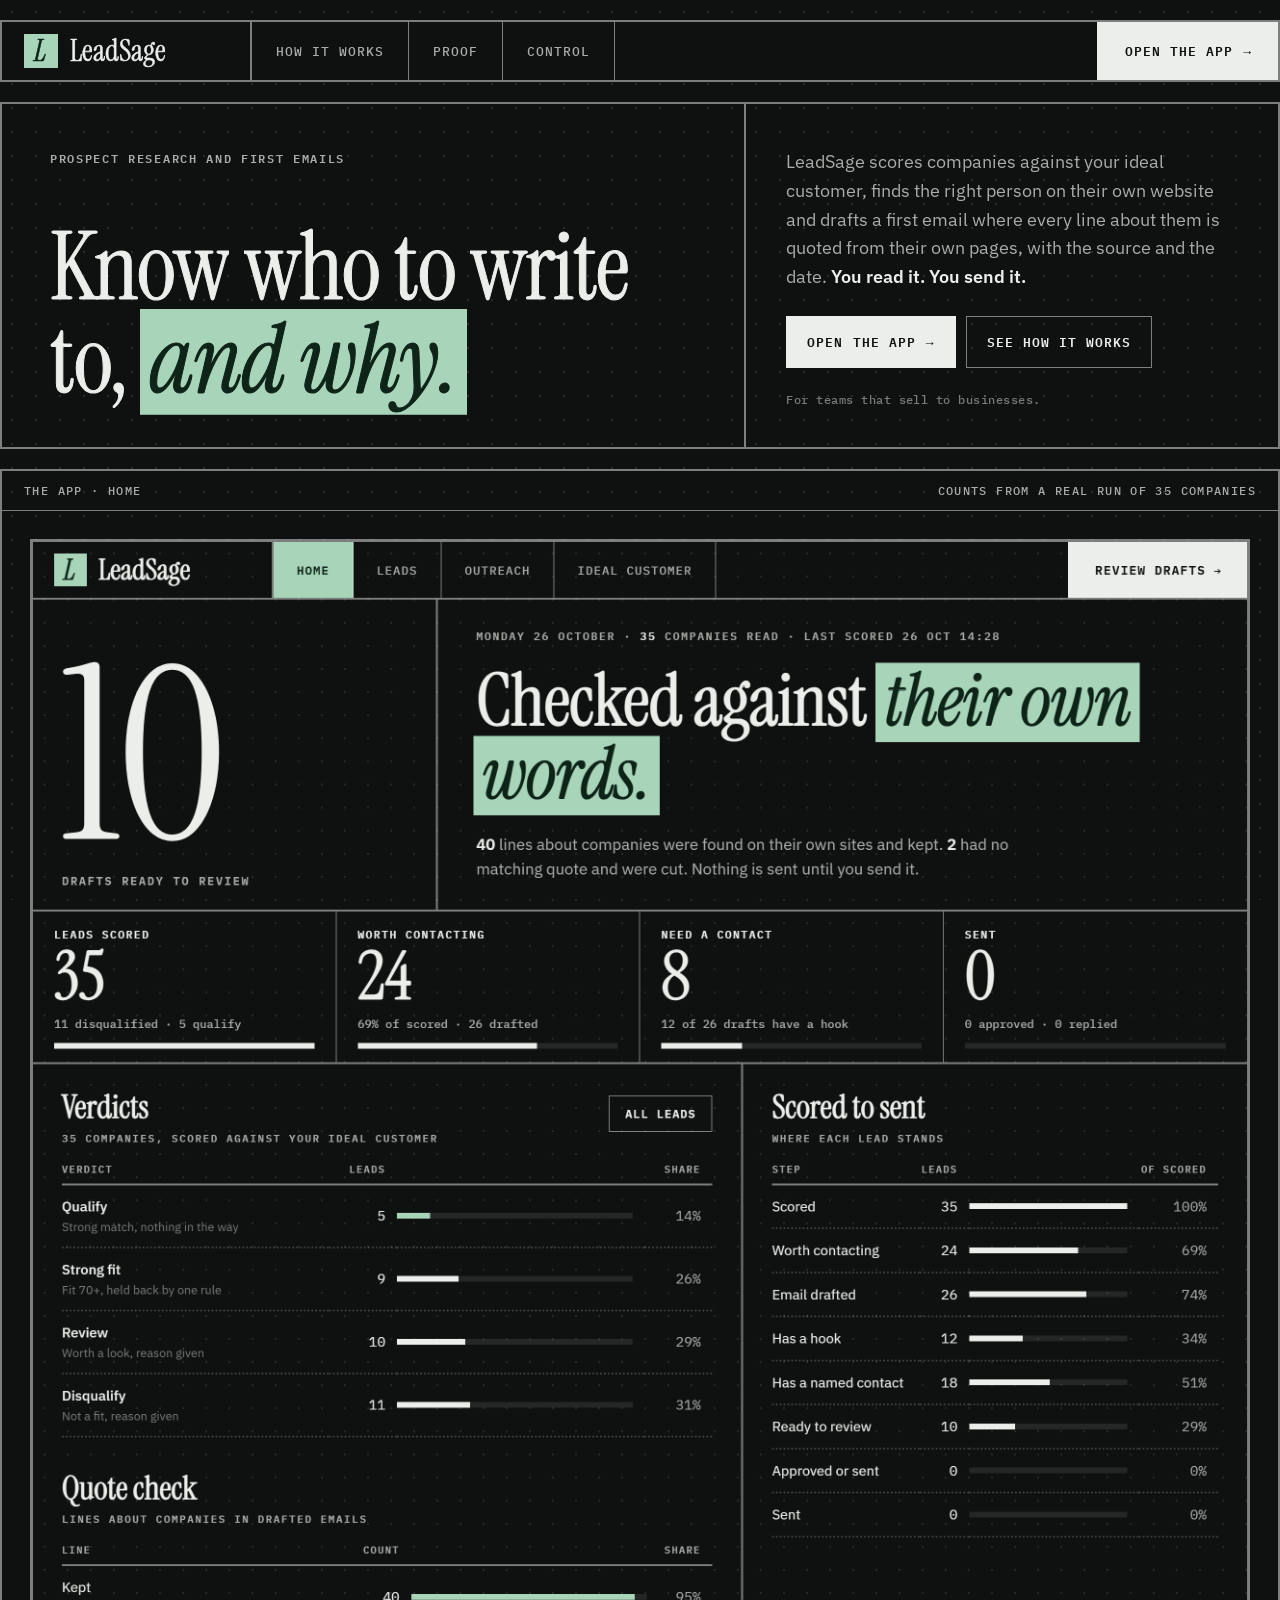
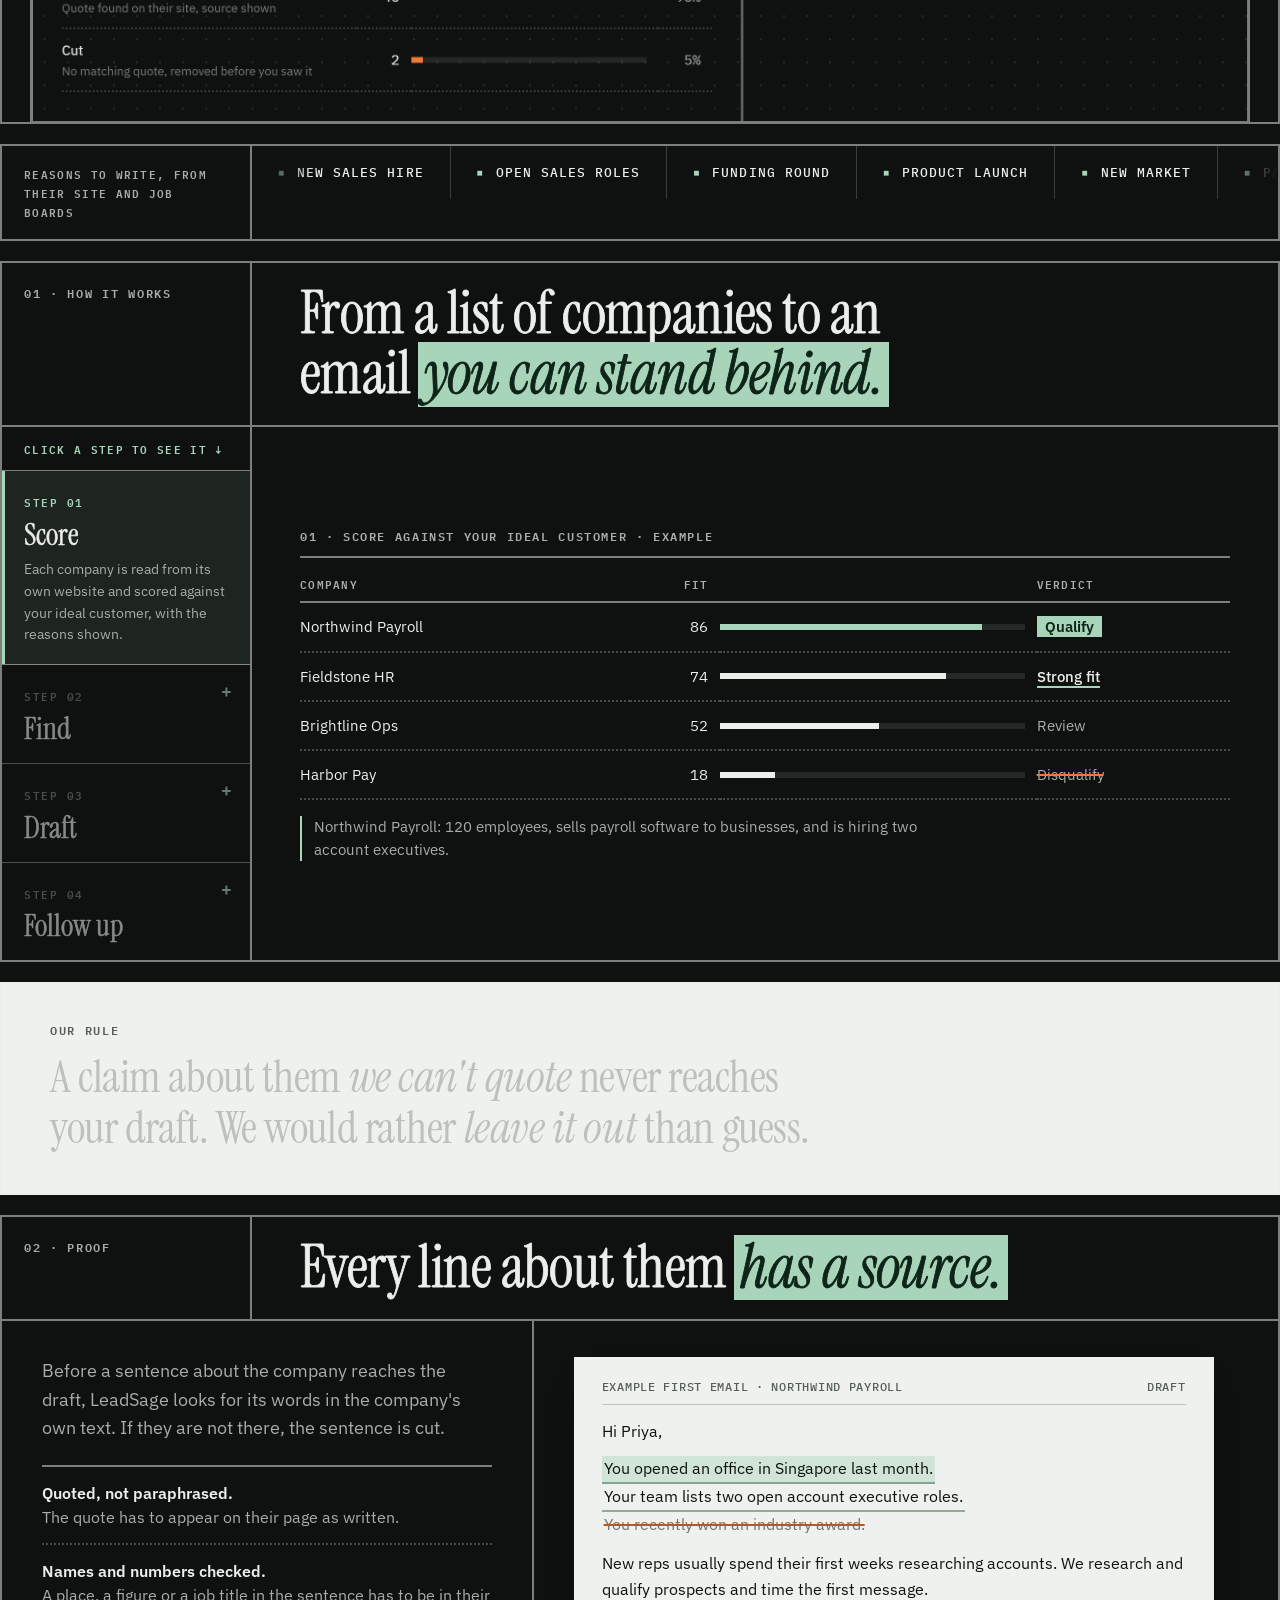
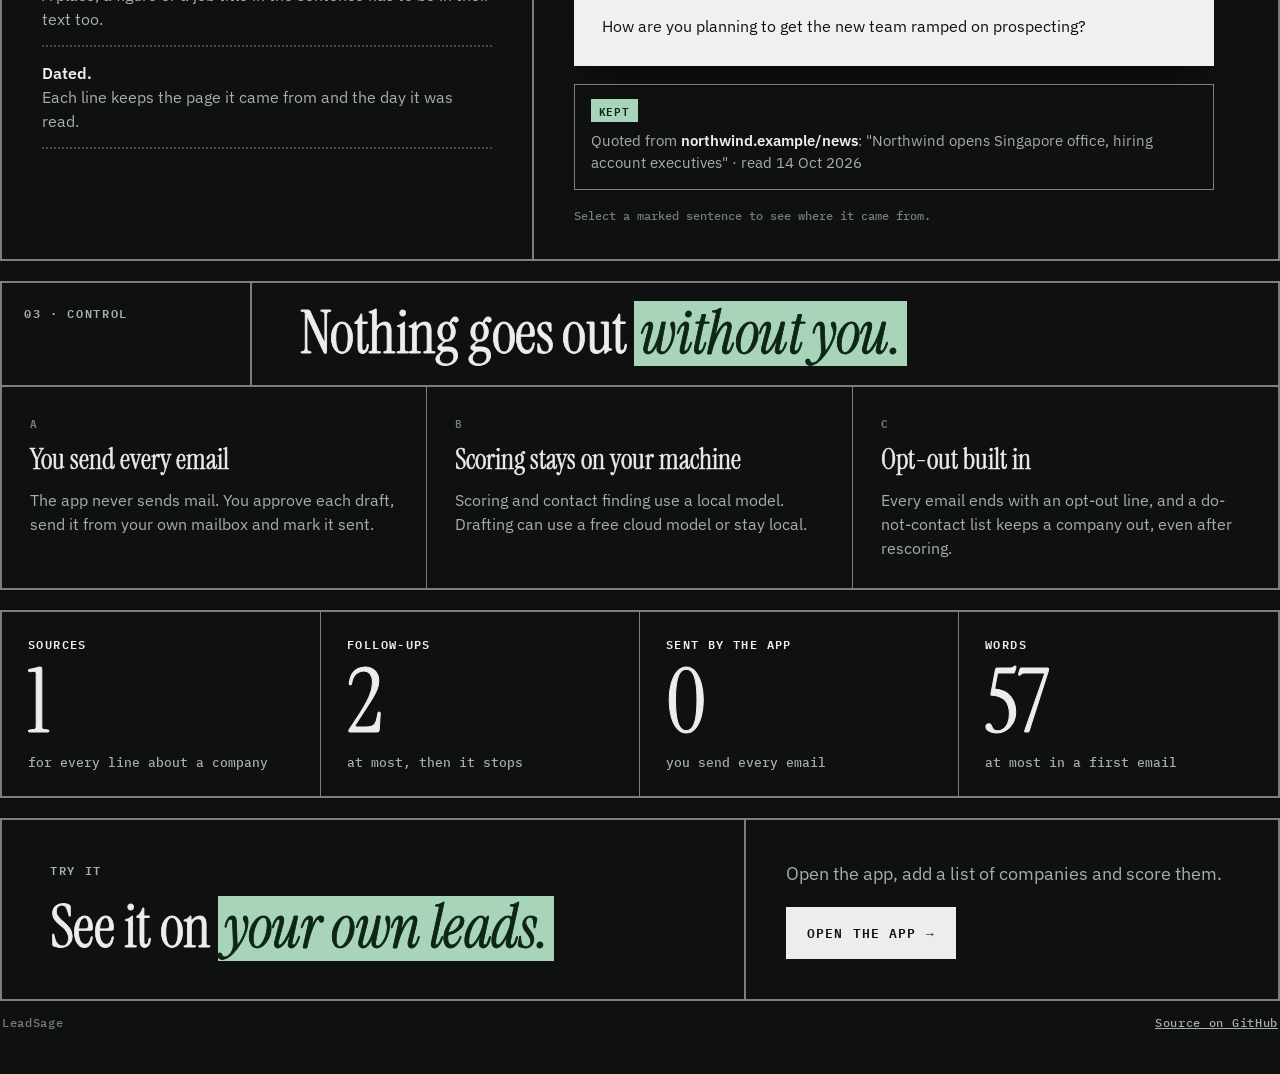
==== commit ef1b8c6b: "Merge pull request #33 from Sp-dev5/shaivi/website-copy Fix website wording that overclaimed, and ma" ====
--- a/site/index.html
+++ b/site/index.html
@@ -4,7 +4,7 @@
   <meta charset="utf-8">
   <meta name="viewport" content="width=device-width, initial-scale=1">
   <title>LeadSage</title>
-  <meta name="description" content="LeadSage scores the companies you sell to, finds the right person on their own website and drafts a first email where every line about them is quoted from their site.">
+  <meta name="description" content="LeadSage scores companies against your ideal customer, finds the right person on their own website and drafts a first email where every line about them is quoted from their own pages.">
   <link rel="icon" href="assets/icon.svg" type="image/svg+xml">
   <link rel="preload" href="assets/fonts/instrument-serif-400.woff2" as="font" type="font/woff2" crossorigin>
   <style>
@@ -294,7 +294,7 @@
           <h1 data-split>Know who to write to, <mark class="on">and why.</mark></h1>
         </div>
         <div class="s">
-          <p class="lede">LeadSage scores the companies you sell to, finds the right person on their own website and drafts a first email where every line about them is quoted from their site, with the source and the date. <b>You read it. You send it.</b></p>
+          <p class="lede">LeadSage scores companies against your ideal customer, finds the right person on their own website and drafts a first email where every line about them is quoted from their own pages, with the source and the date. <b>You read it. You send it.</b></p>
           <div class="actions">
             <a class="btn" href="http://localhost:8000/">Open the app <span class="arr">&rarr;</span></a>
             <a class="btn line" href="#how">See how it works</a>
@@ -309,7 +309,7 @@
       </figure>
 
       <section class="ticker band" aria-label="Reasons to write">
-        <div class="lab">Reasons to write, found on their own site</div>
+        <div class="lab">Reasons to write, from their site and job boards</div>
         <div class="marquee"><div class="track"><span class="sig">New sales hire</span><span class="sig">Open sales roles</span><span class="sig">Funding round</span><span class="sig">Product launch</span><span class="sig">New market</span><span class="sig">Partnership</span><span class="sig">Leadership change</span><span class="sig">Award or recognition</span><span class="sig" aria-hidden="true">New sales hire</span><span class="sig" aria-hidden="true">Open sales roles</span><span class="sig" aria-hidden="true">Funding round</span><span class="sig" aria-hidden="true">Product launch</span><span class="sig" aria-hidden="true">New market</span><span class="sig" aria-hidden="true">Partnership</span><span class="sig" aria-hidden="true">Leadership change</span><span class="sig" aria-hidden="true">Award or recognition</span></div></div>
       </section>
 
@@ -322,14 +322,14 @@
           <div class="steps" id="steps">
             <p class="cue">Click a step to see it <span aria-hidden="true">&darr;</span></p>
             <div class="step is-on"><button type="button"><span class="num">STEP 01</span><b>Score</b><span class="more"><span><span class="desc">Each company is read from its own website and scored against your ideal customer, with the reasons shown.</span></span></span></button></div>
-            <div class="step"><button type="button"><span class="num">STEP 02</span><b>Find</b><span class="more"><span><span class="desc">It reads the company's team and leadership pages for the person who runs sales. No guessed addresses, no LinkedIn.</span></span></span></button></div>
-            <div class="step"><button type="button"><span class="num">STEP 03</span><b>Draft</b><span class="more"><span><span class="desc">The first email opens with something timely, and every line about the company is quoted from their site.</span></span></span></button></div>
-            <div class="step"><button type="button"><span class="num">STEP 04</span><b>Follow up</b><span class="more"><span><span class="desc">Up to three follow-ups, 3, 7 and 14 days after the first email. A reply ends the sequence.</span></span></span></button></div>
+            <div class="step"><button type="button"><span class="num">STEP 02</span><b>Find</b><span class="more"><span><span class="desc">It reads the company's team and leadership pages for the person who runs sales. It gives you a name and a title, not an email address.</span></span></span></button></div>
+            <div class="step"><button type="button"><span class="num">STEP 03</span><b>Draft</b><span class="more"><span><span class="desc">The first email opens with something timely, and every line about the company is quoted from their own pages.</span></span></span></button></div>
+            <div class="step"><button type="button"><span class="num">STEP 04</span><b>Follow up</b><span class="more"><span><span class="desc">Up to three follow-ups, 3, 7 and 14 days after the first email. Mark a reply and the sequence stops.</span></span></span></button></div>
           </div>
 
           <div class="stage" id="stage">
             <div class="scene on">
-              <div class="scene-label">01 · Score against your ideal customer</div>
+              <div class="scene-label">01 · Score against your ideal customer · Example</div>
               <table>
                 <tr class="pop" style="--d:0"><th>Company</th><th class="r">Fit</th><th class="hide-sm" style="width:34%"></th><th>Verdict</th></tr>
                 <tr class="pop" style="--d:0"><td>Northwind Payroll</td><td class="r num">86</td><td class="hide-sm"><div class="bar"><i class="hl" style="--w:86%;--d:0"></i></div></td><td><span class="v-q">Qualify</span></td></tr>
@@ -341,7 +341,7 @@
             </div>
 
             <div class="scene">
-              <div class="scene-label">02 · Find the person who runs sales</div>
+              <div class="scene-label">02 · Find the person who runs sales · Example</div>
               <table>
                 <tr class="pop" style="--d:0"><th>Named on their site</th><th>Title</th><th></th></tr>
                 <tr class="pop" style="--d:0"><td><b>Priya Rao</b></td><td>Head of Sales</td><td><span class="pill hl">Buyer match</span></td></tr>
@@ -352,7 +352,7 @@
             </div>
 
             <div class="scene">
-              <div class="scene-label">03 · Draft with every line quoted</div>
+              <div class="scene-label">03 · Draft with every line quoted · Example</div>
               <div class="letter pop" style="--d:0">
                 <div class="to"><span>To: Priya Rao</span><span>Hook: new sales roles</span></div>
                 <p>Hi Priya,</p>
@@ -371,7 +371,7 @@
                 <div class="pop" style="--d:2"><b>Day 7</b><small>Adds one more</small></div>
                 <div class="pop" style="--d:3"><b>Day 14</b><small>Final note, says so</small></div>
               </div>
-              <p class="src pop" style="--d:4">A reply ends the sequence. Nothing goes out without your approval.</p>
+              <p class="src pop" style="--d:4">Mark a reply and the sequence stops. Nothing goes out without your approval.</p>
             </div>
           </div>
         </div>
@@ -379,7 +379,7 @@
 
       <section class="rule band" id="statement">
         <p class="kick">Our rule</p>
-        <p class="statement" id="statementText">A sentence we <span class="key">can't prove</span> never reaches your email. We would rather send <span class="key">nothing</span> than a guess.</p>
+        <p class="statement" id="statementText">A claim about them <span class="key">we can't quote</span> never reaches your draft. We would rather <span class="key">leave it out</span> than guess.</p>
       </section>
 
       <div class="sechead" id="proof">
@@ -397,7 +397,7 @@
         </div>
         <div class="demo reveal" id="demo">
           <div class="letter">
-            <div class="to"><span>First email · Northwind Payroll</span><span>Draft</span></div>
+            <div class="to"><span>Example first email · Northwind Payroll</span><span>Draft</span></div>
             <p>Hi Priya,</p>
             <p><button type="button" class="cite on" data-k="a">You opened an office in Singapore last month.</button> <button type="button" class="cite" data-k="b">Your team lists two open account executive roles.</button> <button type="button" class="cite cut" data-k="c">You recently won an industry award.</button></p>
             <p>New reps usually spend their first weeks researching accounts. We research and qualify prospects and time the first message.</p>
@@ -414,7 +414,7 @@
       </div>
       <section class="cells band reveal">
         <div class="cell" style="--i:0"><span class="idx">A</span><h3>You send every email</h3><p>The app never sends mail. You approve each draft, send it from your own mailbox and mark it sent.</p></div>
-        <div class="cell" style="--i:1"><span class="idx">B</span><h3>Runs on your machine</h3><p>Scoring and contact finding use a local model. Drafting can use a free cloud model or stay local.</p></div>
+        <div class="cell" style="--i:1"><span class="idx">B</span><h3>Scoring stays on your machine</h3><p>Scoring and contact finding use a local model. Drafting can use a free cloud model or stay local.</p></div>
         <div class="cell" style="--i:2"><span class="idx">C</span><h3>Opt-out built in</h3><p>Every email ends with an opt-out line, and a do-not-contact list keeps a company out, even after rescoring.</p></div>
       </section>
 
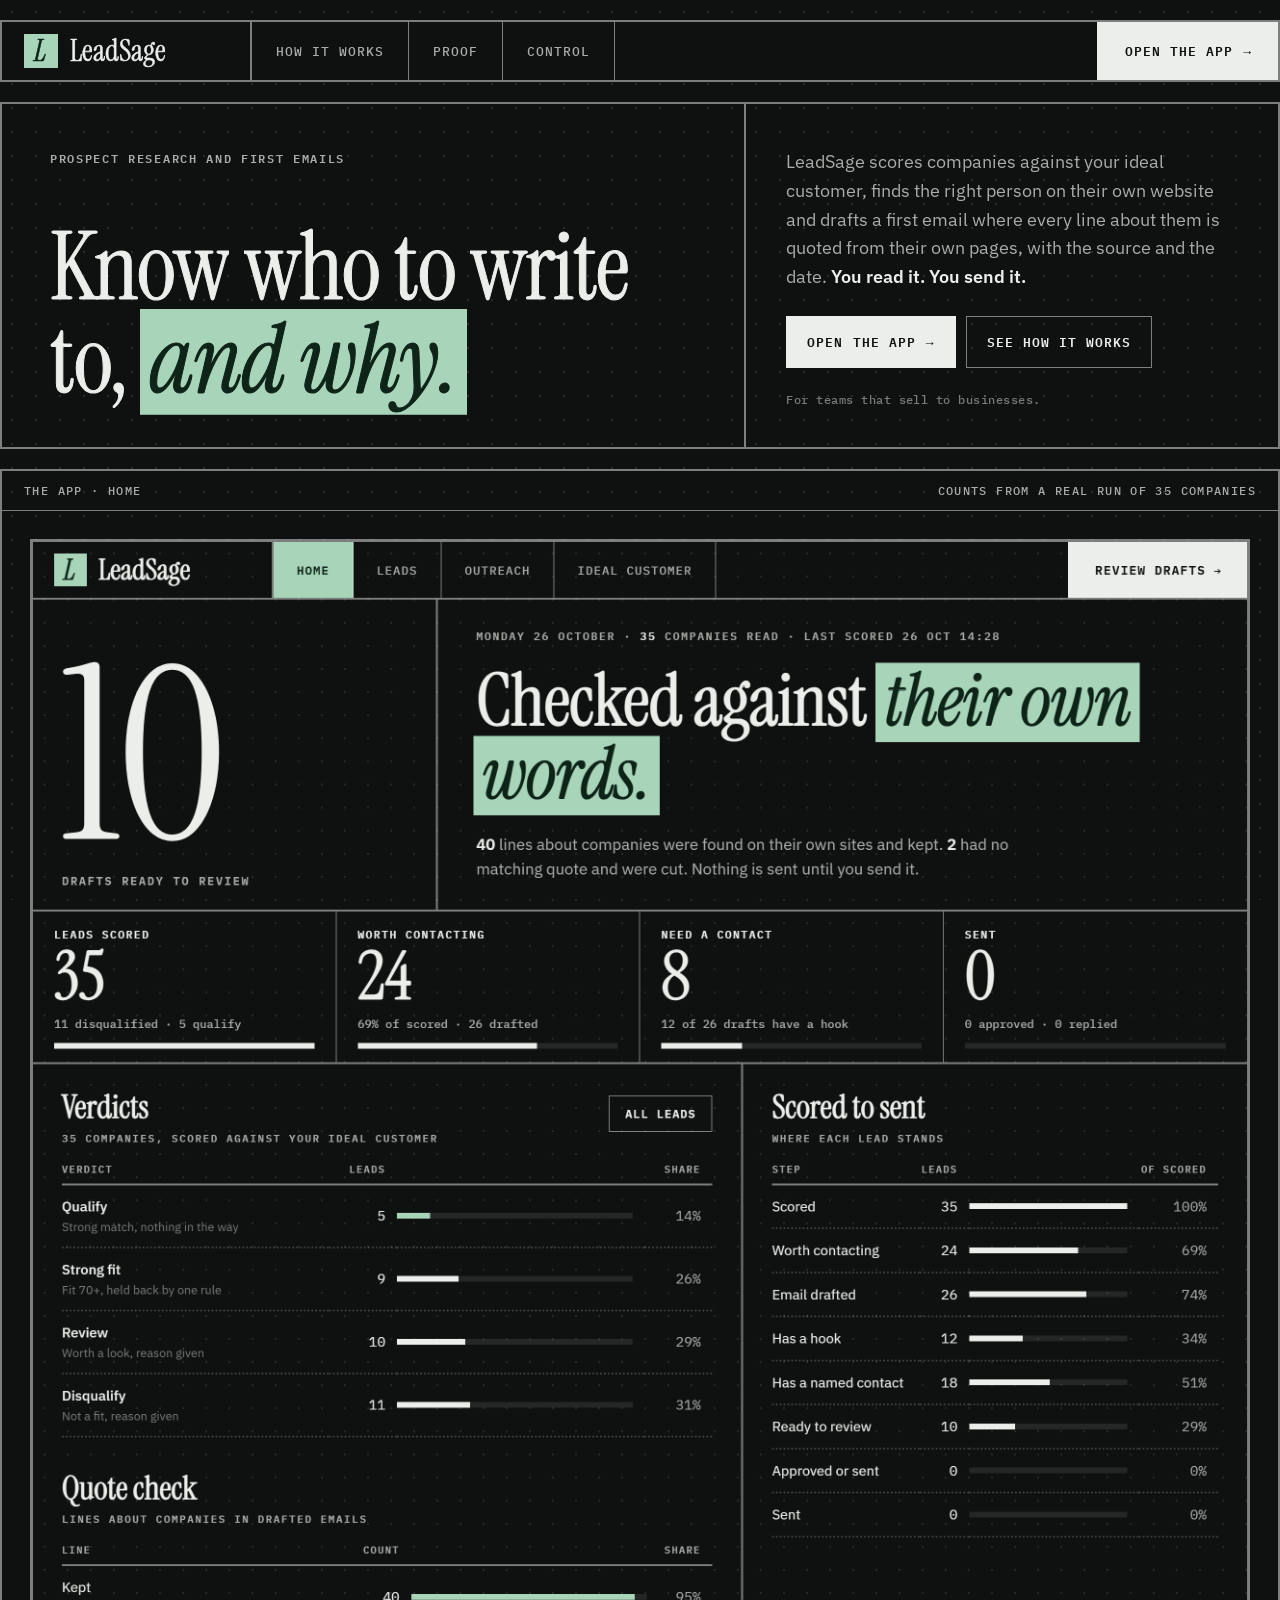
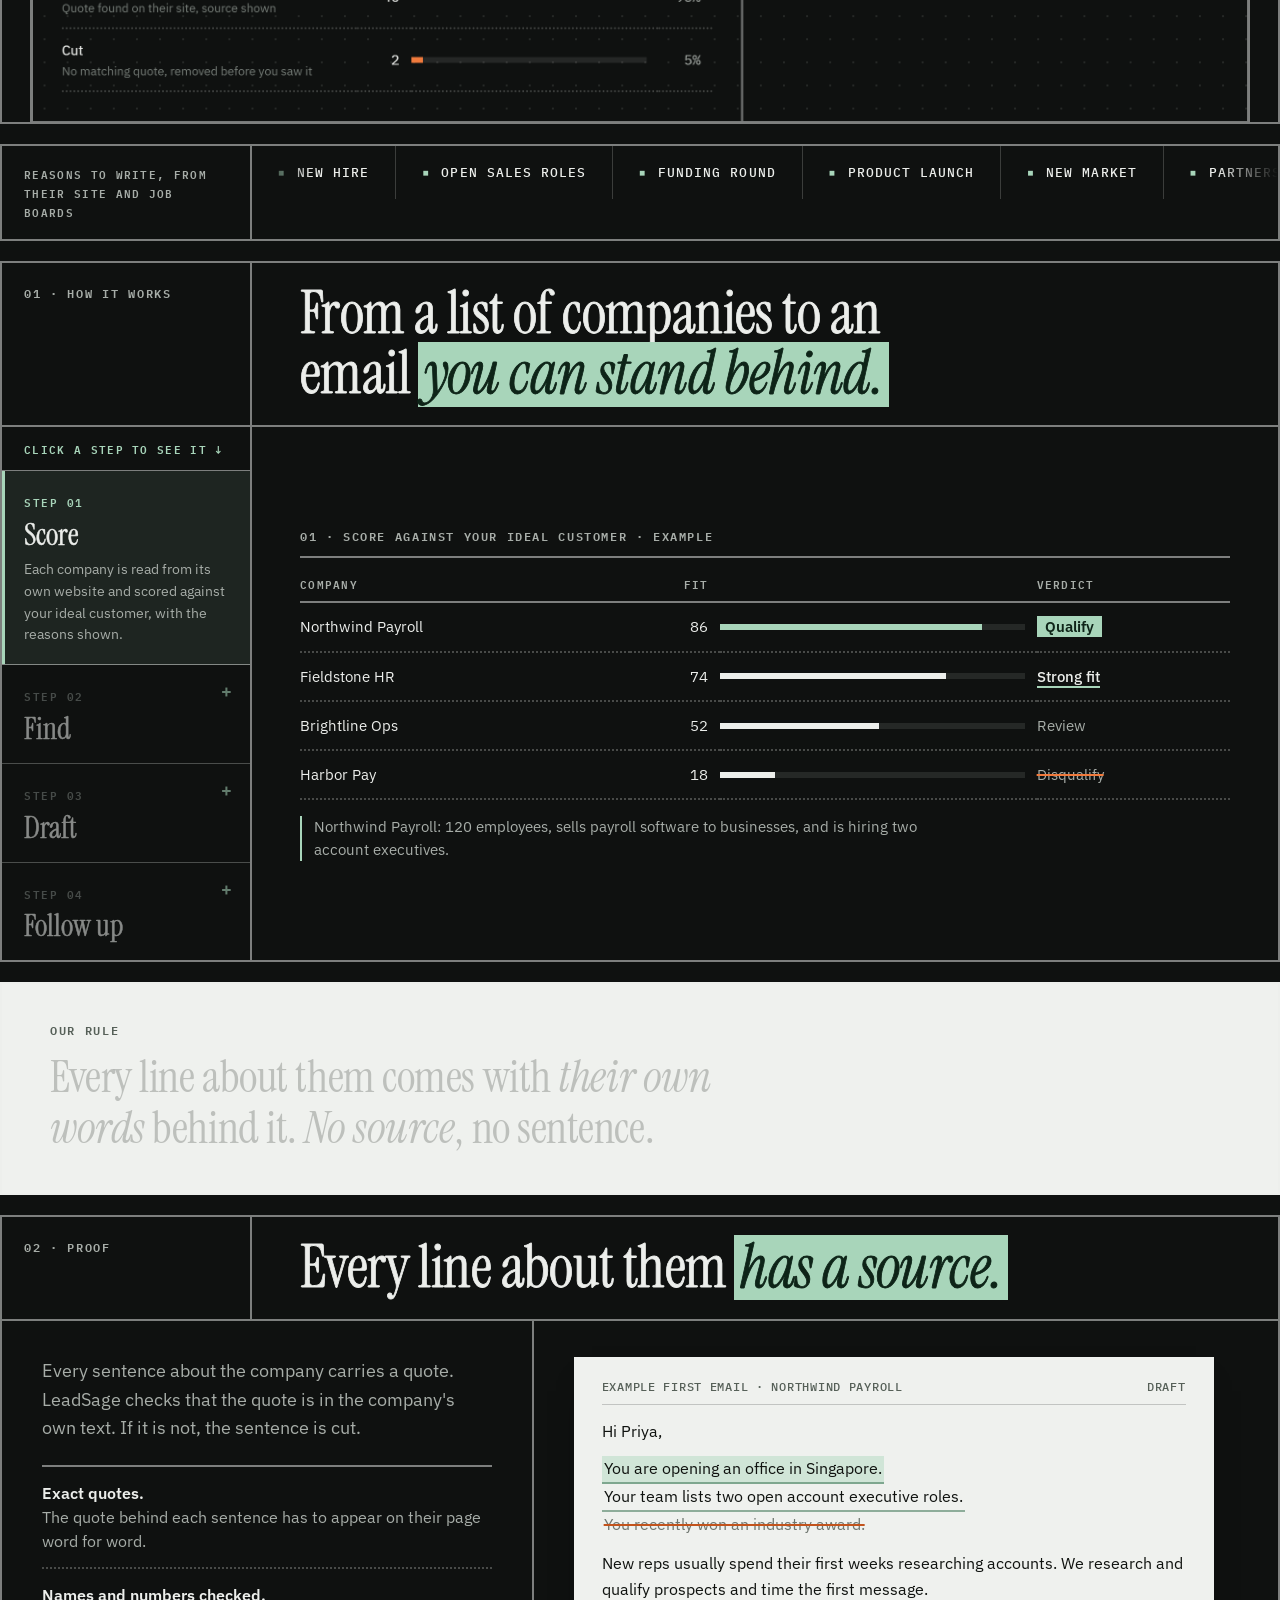
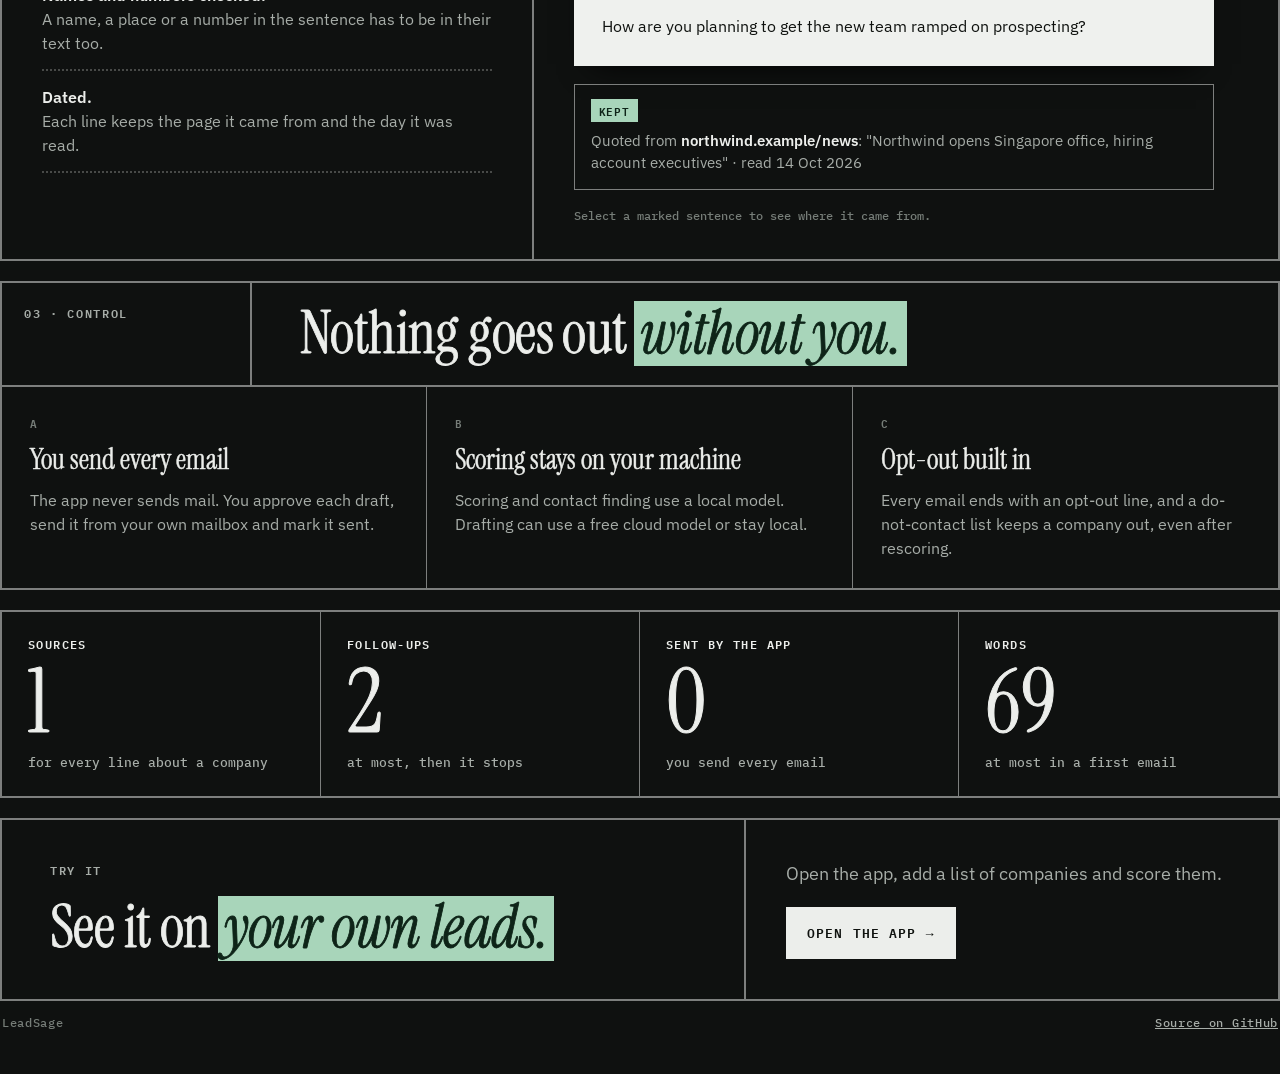
==== commit 218844bb: "Proofread the site and app: new banner, exact claims about quotes, clearer Home numbers" ====
--- a/site/index.html
+++ b/site/index.html
@@ -284,7 +284,7 @@
         <a href="#proof">Proof</a>
         <a href="#control">Control</a>
       </nav>
-      <a class="go" href="http://localhost:8000/">Open the app <span class="arr">&rarr;</span></a>
+      <a class="go" href="http://127.0.0.1:8000/">Open the app <span class="arr">&rarr;</span></a>
     </header>
 
     <main>
@@ -296,7 +296,7 @@
         <div class="s">
           <p class="lede">LeadSage scores companies against your ideal customer, finds the right person on their own website and drafts a first email where every line about them is quoted from their own pages, with the source and the date. <b>You read it. You send it.</b></p>
           <div class="actions">
-            <a class="btn" href="http://localhost:8000/">Open the app <span class="arr">&rarr;</span></a>
+            <a class="btn" href="http://127.0.0.1:8000/">Open the app <span class="arr">&rarr;</span></a>
             <a class="btn line" href="#how">See how it works</a>
           </div>
           <p class="fine">For teams that sell to businesses.</p>
@@ -310,7 +310,7 @@
 
       <section class="ticker band" aria-label="Reasons to write">
         <div class="lab">Reasons to write, from their site and job boards</div>
-        <div class="marquee"><div class="track"><span class="sig">New sales hire</span><span class="sig">Open sales roles</span><span class="sig">Funding round</span><span class="sig">Product launch</span><span class="sig">New market</span><span class="sig">Partnership</span><span class="sig">Leadership change</span><span class="sig">Award or recognition</span><span class="sig" aria-hidden="true">New sales hire</span><span class="sig" aria-hidden="true">Open sales roles</span><span class="sig" aria-hidden="true">Funding round</span><span class="sig" aria-hidden="true">Product launch</span><span class="sig" aria-hidden="true">New market</span><span class="sig" aria-hidden="true">Partnership</span><span class="sig" aria-hidden="true">Leadership change</span><span class="sig" aria-hidden="true">Award or recognition</span></div></div>
+        <div class="marquee"><div class="track"><span class="sig">New hire</span><span class="sig">Open sales roles</span><span class="sig">Funding round</span><span class="sig">Product launch</span><span class="sig">New market</span><span class="sig">Partnership</span><span class="sig">Event</span><span class="sig">Award</span><span class="sig" aria-hidden="true">New hire</span><span class="sig" aria-hidden="true">Open sales roles</span><span class="sig" aria-hidden="true">Funding round</span><span class="sig" aria-hidden="true">Product launch</span><span class="sig" aria-hidden="true">New market</span><span class="sig" aria-hidden="true">Partnership</span><span class="sig" aria-hidden="true">Event</span><span class="sig" aria-hidden="true">Award</span></div></div>
       </section>
 
       <div class="sechead" id="how">
@@ -367,9 +367,9 @@
               <div class="scene-label">04 · Follow up, then stop</div>
               <div class="tl">
                 <div class="first pop" style="--d:0"><b>Day 0</b><small>First email, sent by you</small></div>
-                <div class="pop" style="--d:1"><b>Day 3</b><small>Adds one new thing</small></div>
-                <div class="pop" style="--d:2"><b>Day 7</b><small>Adds one more</small></div>
-                <div class="pop" style="--d:3"><b>Day 14</b><small>Final note, says so</small></div>
+                <div class="pop" style="--d:1"><b>Day 3</b><small>One new detail</small></div>
+                <div class="pop" style="--d:2"><b>Day 7</b><small>Another new detail</small></div>
+                <div class="pop" style="--d:3"><b>Day 14</b><small>Last note, and says so</small></div>
               </div>
               <p class="src pop" style="--d:4">Mark a reply and the sequence stops. Nothing goes out without your approval.</p>
             </div>
@@ -379,7 +379,7 @@
 
       <section class="rule band" id="statement">
         <p class="kick">Our rule</p>
-        <p class="statement" id="statementText">A claim about them <span class="key">we can't quote</span> never reaches your draft. We would rather <span class="key">leave it out</span> than guess.</p>
+        <p class="statement" id="statementText">Every line about them comes with <span class="key">their own words</span> behind it. <span class="key">No source</span>, no sentence.</p>
       </section>
 
       <div class="sechead" id="proof">
@@ -388,10 +388,10 @@
       </div>
       <section class="proof band">
         <div class="txt reveal">
-          <p class="lede">Before a sentence about the company reaches the draft, LeadSage looks for its words in the company's own text. If they are not there, the sentence is cut.</p>
+          <p class="lede">Every sentence about the company carries a quote. LeadSage checks that the quote is in the company's own text. If it is not, the sentence is cut.</p>
           <ul class="list">
-            <li><strong>Quoted, not paraphrased.</strong>The quote has to appear on their page as written.</li>
-            <li><strong>Names and numbers checked.</strong>A place, a figure or a job title in the sentence has to be in their text too.</li>
+            <li><strong>Exact quotes.</strong>The quote behind each sentence has to appear on their page word for word.</li>
+            <li><strong>Names and numbers checked.</strong>A name, a place or a number in the sentence has to be in their text too.</li>
             <li><strong>Dated.</strong>Each line keeps the page it came from and the day it was read.</li>
           </ul>
         </div>
@@ -399,7 +399,7 @@
           <div class="letter">
             <div class="to"><span>Example first email · Northwind Payroll</span><span>Draft</span></div>
             <p>Hi Priya,</p>
-            <p><button type="button" class="cite on" data-k="a">You opened an office in Singapore last month.</button> <button type="button" class="cite" data-k="b">Your team lists two open account executive roles.</button> <button type="button" class="cite cut" data-k="c">You recently won an industry award.</button></p>
+            <p><button type="button" class="cite on" data-k="a">You are opening an office in Singapore.</button> <button type="button" class="cite" data-k="b">Your team lists two open account executive roles.</button> <button type="button" class="cite cut" data-k="c">You recently won an industry award.</button></p>
             <p>New reps usually spend their first weeks researching accounts. We research and qualify prospects and time the first message.</p>
             <p>How are you planning to get the new team ramped on prospecting?</p>
           </div>
@@ -429,7 +429,7 @@
         <div class="h"><p class="kick">Try it</p><h2>See it on <mark>your own leads.</mark></h2></div>
         <div class="s">
           <p class="lede">Open the app, add a list of companies and score them.</p>
-          <div class="actions"><a class="btn" href="http://localhost:8000/">Open the app <span class="arr">&rarr;</span></a></div>
+          <div class="actions"><a class="btn" href="http://127.0.0.1:8000/">Open the app <span class="arr">&rarr;</span></a></div>
         </div>
       </section>
     </main>
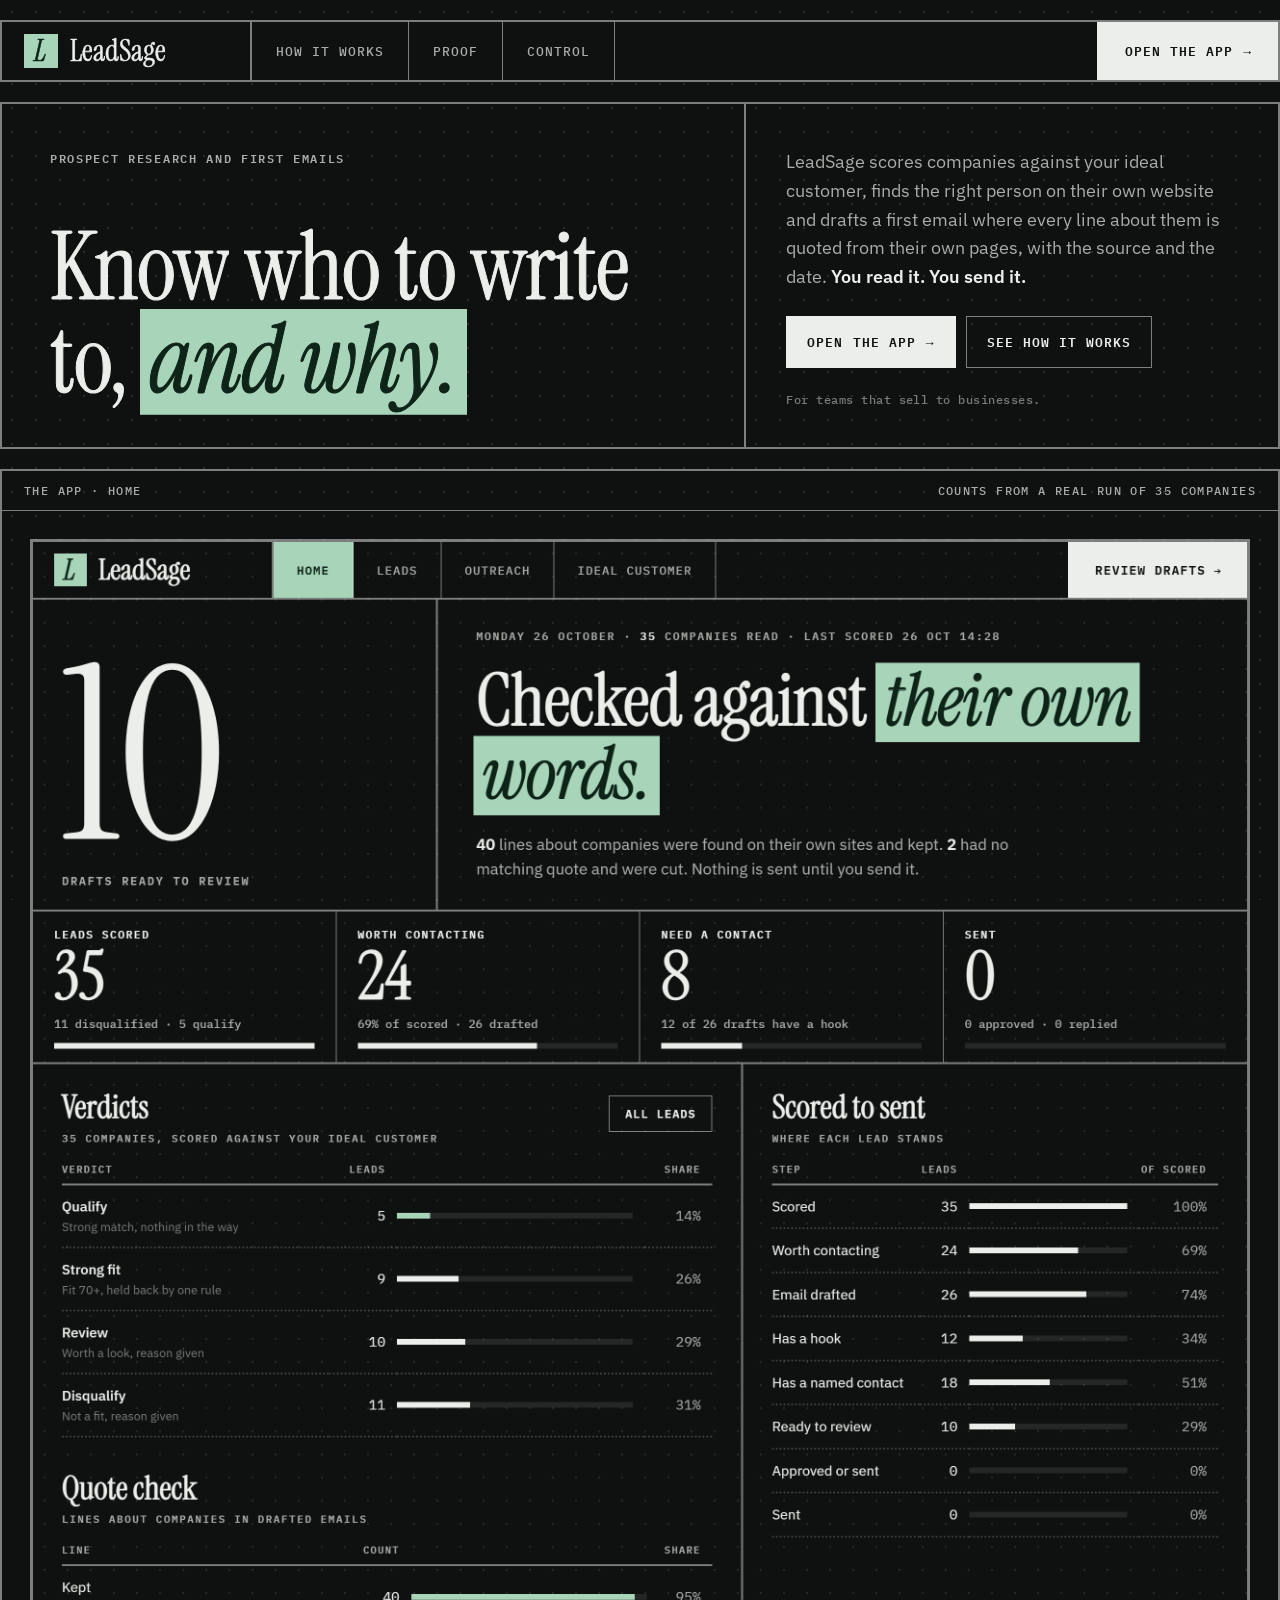
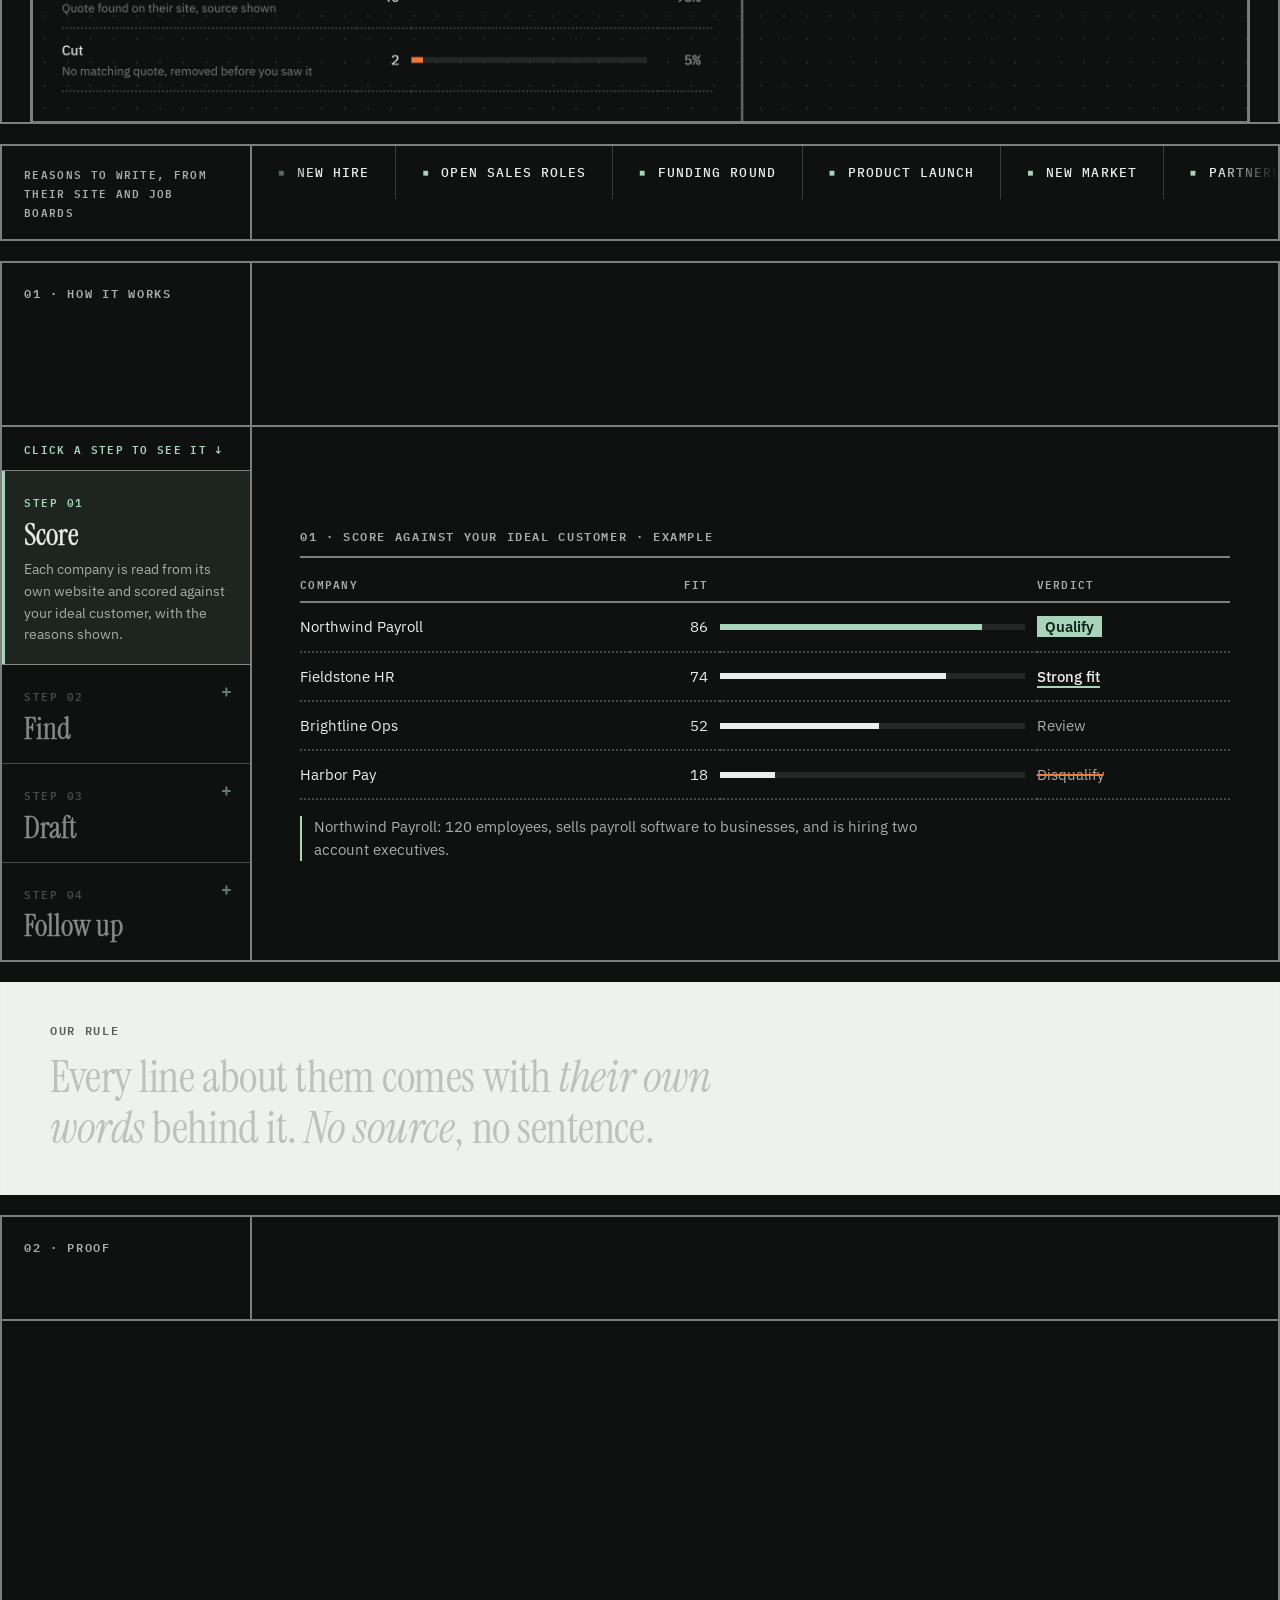
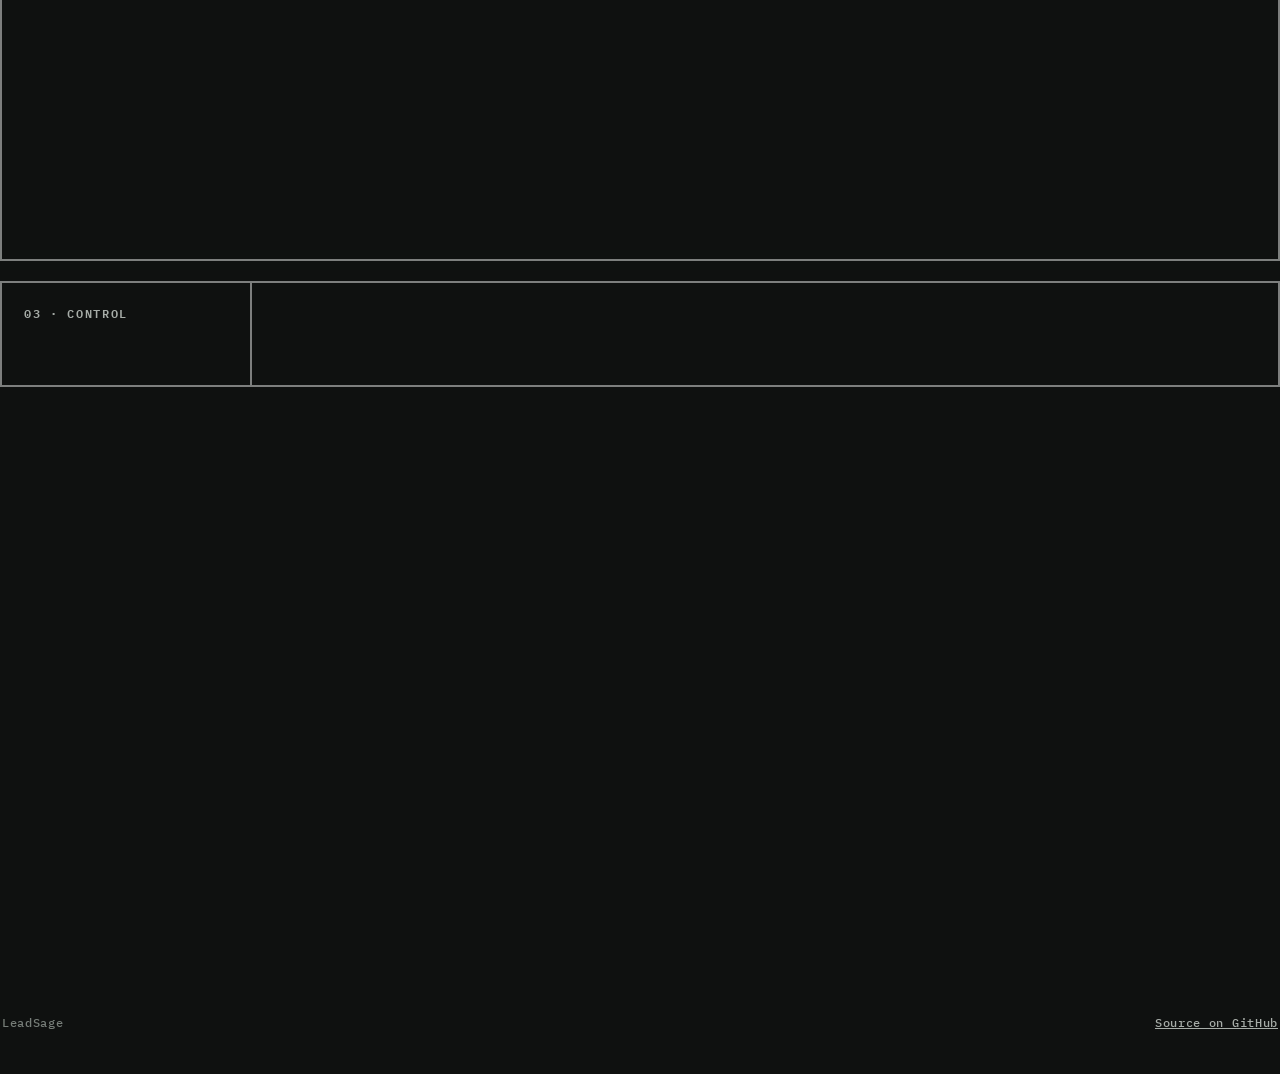
==== commit 1d979899: "Move the website's style and script into files and give it a strict content policy" ====
--- a/site/index.html
+++ b/site/index.html
@@ -3,272 +3,13 @@
 <head>
   <meta charset="utf-8">
   <meta name="viewport" content="width=device-width, initial-scale=1">
+  <meta http-equiv="Content-Security-Policy" content="default-src 'self'; script-src 'self'; style-src 'self'; img-src 'self'; font-src 'self'; connect-src 'none'; object-src 'none'; base-uri 'none'; form-action 'none'">
+  <meta name="referrer" content="no-referrer">
   <title>LeadSage</title>
   <meta name="description" content="LeadSage scores companies against your ideal customer, finds the right person on their own website and drafts a first email where every line about them is quoted from their own pages.">
   <link rel="icon" href="assets/icon.svg" type="image/svg+xml">
   <link rel="preload" href="assets/fonts/instrument-serif-400.woff2" as="font" type="font/woff2" crossorigin>
-  <style>
-    @font-face { font-family: "Instrument Serif"; src: url("assets/fonts/instrument-serif-400.woff2") format("woff2"); font-weight: 400; font-style: normal; font-display: swap; }
-    @font-face { font-family: "Instrument Serif"; src: url("assets/fonts/instrument-serif-400-italic.woff2") format("woff2"); font-weight: 400; font-style: italic; font-display: swap; }
-    @font-face { font-family: "IBM Plex Sans"; src: url("assets/fonts/ibm-plex-sans.woff2") format("woff2"); font-weight: 400 600; font-display: swap; }
-    @font-face { font-family: "IBM Plex Mono"; src: url("assets/fonts/ibm-plex-mono-400.woff2") format("woff2"); font-weight: 400; font-display: swap; }
-    @font-face { font-family: "IBM Plex Mono"; src: url("assets/fonts/ibm-plex-mono-500.woff2") format("woff2"); font-weight: 500; font-display: swap; }
-    @font-face { font-family: "IBM Plex Mono"; src: url("assets/fonts/ibm-plex-mono-600.woff2") format("woff2"); font-weight: 600; font-display: swap; }
-
-    :root {
-      --page: #0F1110; --raised: #161917; --panel-rgb: 15, 17, 16;
-      --ink-rgb: 236, 238, 235; --hl-rgb: 168, 213, 186;
-      --ink: #ECEEEB; --soft: #A7ADA8; --faint: #767D78;
-      --rule: rgba(var(--ink-rgb), .5); --rule-soft: rgba(var(--ink-rgb), .2); --dot: rgba(var(--ink-rgb), .26);
-      --pen: #F07A3C; --pen-dark: #C2531C;
-      --card: #EFF1EE; --card-ink: #0F120F; --card-soft: #566058;
-      --hl: #A8D5BA; --hl-ink: #0E2418; --hl-soft: rgba(var(--hl-rgb), .45);
-      --spot-rgb: 168, 213, 186;
-      --serif: "Instrument Serif", Georgia, serif; --sans: "IBM Plex Sans", system-ui, sans-serif; --mono: "IBM Plex Mono", ui-monospace, monospace;
-      --ease: cubic-bezier(.2, .7, .2, 1);
-      color-scheme: dark;
-    }
-    * { box-sizing: border-box; }
-    html { scroll-behavior: smooth; -webkit-text-size-adjust: 100%; }
-    body { margin: 0; color: var(--ink); font: 400 16px/1.55 var(--sans); background-color: var(--page); }
-    a { color: inherit; }
-    img { max-width: 100%; display: block; }
-    button { font: inherit; color: inherit; background: none; border: 0; padding: 0; cursor: pointer; text-align: left; }
-    ::selection { background: var(--hl); color: var(--hl-ink); }
-    :focus-visible { outline: 2px solid var(--hl); outline-offset: 2px; }
-
-    .nb { max-width: 1320px; margin: 20px auto 0; }
-    .bg { position: fixed; inset: 0; z-index: -1; overflow: hidden; pointer-events: none; }
-    .bg .dots { position: absolute; inset: 0; background-image: radial-gradient(rgba(var(--ink-rgb), .12) 1.2px, transparent 1.3px); background-size: 24px 24px; }
-    .spot { position: absolute; inset: 0; pointer-events: none; background-image: radial-gradient(rgba(var(--spot-rgb), .8) 1.5px, transparent 1.6px); background-size: 24px 24px;
-      -webkit-mask-image: radial-gradient(110px circle at var(--x, -999px) var(--y, -999px), #000 0%, rgba(0, 0, 0, .35) 55%, transparent 100%);
-      mask-image: radial-gradient(110px circle at var(--x, -999px) var(--y, -999px), #000 0%, rgba(0, 0, 0, .35) 55%, transparent 100%); }
-    .spot.core { background-image: radial-gradient(rgba(var(--spot-rgb), 1) 2.8px, transparent 3px);
-      -webkit-mask-image: radial-gradient(46px circle at var(--x, -999px) var(--y, -999px), #000 0%, #000 35%, transparent 100%);
-      mask-image: radial-gradient(46px circle at var(--x, -999px) var(--y, -999px), #000 0%, #000 35%, transparent 100%); }
-    .spot { --x: var(--lx); --y: var(--ly); }
-
-    .band { border-bottom: 2px solid var(--rule); }
-    .pad { padding: 64px 48px; }
-    main > * { border-left: 2px solid var(--rule); border-right: 2px solid var(--rule); }
-    main > .hero, main > .shot, main > .ticker, main > .sechead, main > .rule, main > .nums, main > .cta { margin-top: 20px; border-top: 2px solid var(--rule); }
-    main > .cta { border-bottom: 2px solid var(--rule); }
-
-    .top { position: sticky; top: 0; z-index: 20; display: grid; grid-template-columns: 250px 1fr auto; border: 2px solid var(--rule); background: var(--page); }
-    .mark { display: flex; align-items: center; gap: 12px; padding: 12px 22px; border-right: 2px solid var(--rule); text-decoration: none; }
-    .mark i { display: grid; place-items: center; width: 34px; height: 34px; background: var(--hl); color: var(--hl-ink); font: italic 400 30px/1 var(--serif); -webkit-text-stroke: .5px currentColor; padding-right: 2px; }
-    .mark span { font: 400 30px/1 var(--serif); -webkit-text-stroke: .5px currentColor; }
-    .nav { display: flex; font: 500 12.5px var(--mono); text-transform: uppercase; letter-spacing: .08em; }
-    .nav a { display: flex; align-items: center; padding: 0 24px; border-right: 1px solid var(--rule); color: var(--soft); text-decoration: none; transition: background 160ms, color 160ms; }
-    .nav a:hover { color: var(--ink); background: rgba(var(--ink-rgb), .06); }
-    .nav a.is-on { background: var(--hl); color: var(--hl-ink); }
-    .go { display: flex; align-items: center; gap: 10px; padding: 0 26px; font: 600 13px var(--mono); text-transform: uppercase; letter-spacing: .08em; background: var(--ink); color: var(--card-ink); text-decoration: none; border-left: 2px solid var(--rule); transition: background 160ms; }
-    .go:hover { background: var(--hl); color: var(--hl-ink); }
-    .arr { display: inline-block; transition: transform 200ms var(--ease); }
-    a:hover .arr { transform: translateX(4px); }
-
-    .kick { margin: 0; font: 600 12px var(--mono); letter-spacing: .14em; text-transform: uppercase; color: var(--soft); }
-    h1 { margin: 0; font: 400 clamp(54px, 7.4vw, 104px)/.98 var(--serif); letter-spacing: -.015em; -webkit-text-stroke: 1px currentColor; }
-    h2 { margin: 0; font: 400 clamp(38px, 4.6vw, 62px)/1.02 var(--serif); letter-spacing: -.01em; -webkit-text-stroke: .8px currentColor; text-wrap: balance; }
-    h3 { margin: 0; font: 400 28px/1.15 var(--serif); -webkit-text-stroke: .5px currentColor; }
-    mark { background: none; font-style: italic; color: var(--hl-ink); padding: 0 .1em; margin: 0 -.03em; -webkit-box-decoration-break: clone; box-decoration-break: clone;
-      background-image: linear-gradient(var(--hl), var(--hl)); background-repeat: no-repeat; background-size: 0% 86%; background-position: 0 62%; transition: background-size 1s var(--ease); }
-    .in mark, mark.on { background-size: 100% 86%; }
-    .lede { margin: 0; font-size: 18px; line-height: 1.6; color: var(--soft); max-width: 560px; }
-    .lede b { color: var(--ink); font-weight: 600; }
-    .fine { margin: 0; font: 500 12px var(--mono); color: var(--faint); letter-spacing: .04em; }
-
-    .btn { display: inline-flex; align-items: center; gap: 10px; font: 600 13px var(--mono); text-transform: uppercase; letter-spacing: .08em; padding: 14px 20px; border: 1px solid var(--ink); background: var(--ink); color: var(--card-ink); text-decoration: none; transition: background 150ms, color 150ms, border-color 150ms; }
-    .btn:hover { background: var(--hl); border-color: var(--hl); color: var(--hl-ink); }
-    .btn.line { background: transparent; color: var(--ink); border-color: var(--rule); }
-    .btn.line:hover { border-color: var(--hl); color: var(--hl); background: transparent; }
-    .actions { display: flex; flex-wrap: wrap; gap: 10px; }
-
-    .hero { display: grid; grid-template-columns: 7fr 5fr; }
-    .hero .h { padding: 44px 48px 40px; border-right: 2px solid var(--rule); display: grid; gap: 28px; align-content: space-between; }
-    .hero .s { padding: 44px 40px 40px; display: grid; gap: 24px; align-content: end; }
-    .w { display: inline-block; overflow: hidden; vertical-align: bottom; padding-bottom: .1em; margin-bottom: -.1em; }
-    .w > span { display: inline-block; transform: translateY(112%); animation: up 760ms var(--ease) forwards; animation-delay: calc(var(--i) * 70ms + 120ms); }
-    @keyframes up { to { transform: none; } }
-    .shot { border-top: 2px solid var(--rule); padding: 0; margin: 0; position: relative; }
-    .shot figcaption { display: flex; justify-content: space-between; gap: 16px; padding: 12px 22px; font: 500 11.5px var(--mono); text-transform: uppercase; letter-spacing: .12em; color: var(--soft); border-bottom: 1px solid var(--rule); }
-    .shot .frame { padding: 28px 28px 0; overflow: hidden; }
-    .shot img { width: 100%; height: auto; border: 1px solid var(--rule); border-bottom: 0; transform: translateY(18px); opacity: .0; transition: transform 1.1s var(--ease), opacity .9s ease; }
-    .shot.in img { transform: none; opacity: 1; }
-
-    .ticker { display: grid; grid-template-columns: 250px 1fr; }
-    .ticker .lab { padding: 18px 22px; border-right: 2px solid var(--rule); font: 600 11px var(--mono); text-transform: uppercase; letter-spacing: .12em; color: var(--soft); }
-    .marquee { overflow: hidden; -webkit-mask-image: linear-gradient(90deg, transparent, #000 6%, #000 94%, transparent); mask-image: linear-gradient(90deg, transparent, #000 6%, #000 94%, transparent); }
-    .track { display: flex; width: max-content; animation: slide 50s linear infinite; }
-    .marquee:hover .track { animation-play-state: paused; }
-    .sig { padding: 18px 26px; border-right: 1px solid var(--rule-soft); font: 500 13px var(--mono); text-transform: uppercase; letter-spacing: .08em; white-space: nowrap; }
-    .sig::before { content: "\25A0"; color: var(--hl); margin-right: 12px; font-size: 10px; vertical-align: 1px; }
-    @keyframes slide { to { transform: translateX(-50%); } }
-
-    .sechead { display: grid; grid-template-columns: 250px 1fr; border-bottom: 2px solid var(--rule); }
-    .sechead .no { padding: 20px 22px; border-right: 2px solid var(--rule); font: 600 12px var(--mono); letter-spacing: .14em; text-transform: uppercase; color: var(--soft); }
-    .sechead .t { padding: 20px 48px 22px; display: grid; gap: 14px; }
-
-    .pin { position: relative; }
-    .stick { display: grid; grid-template-columns: 250px 1fr; }
-    .steps { border-right: 2px solid var(--rule); }
-    .step:last-child button { border-bottom: 0; }
-    .step button { display: block; width: 100%; padding: 20px 22px; border-bottom: 1px solid var(--rule); transition: background 240ms, opacity 240ms, box-shadow 240ms; }
-    .step .num { font: 600 11px var(--mono); letter-spacing: .14em; color: var(--faint); }
-    .step b { display: block; font: 400 30px/1.1 var(--serif); -webkit-text-stroke: .5px currentColor; margin: 4px 0 0; }
-    .step .desc { display: block; font-size: 14px; color: var(--soft); padding-top: 8px; }
-    .more { display: grid; grid-template-rows: 1fr; overflow: hidden; }
-    .more > span { min-height: 0; }
-    .pin.tabbed .step button { opacity: .55; }
-    .pin.tabbed .step button:hover { opacity: .85; }
-    .pin.tabbed .step.is-on button { opacity: 1; background: rgba(var(--hl-rgb), .1); box-shadow: inset 3px 0 0 var(--hl); }
-    .pin.tabbed .step.is-on .num { color: var(--hl); }
-    .pin.tabbed .stick { min-height: 520px; }
-    .cue { display: none; margin: 0; padding: 12px 22px; border-bottom: 1px solid var(--rule); font: 600 11px var(--mono); letter-spacing: .12em; text-transform: uppercase; color: var(--hl); }
-    .pin.tabbed .cue { display: block; }
-    .pin.tabbed .step button { position: relative; cursor: pointer; }
-    .pin.tabbed .step:not(.is-on) button::after { content: "+"; position: absolute; right: 18px; top: 16px; font: 600 18px/1 var(--mono); color: var(--hl); }
-    .pin.tabbed .step button { padding-top: 18px; padding-bottom: 18px; }
-    .pin.tabbed .more { grid-template-rows: 0fr; transition: grid-template-rows 360ms var(--ease); }
-    .pin.tabbed .step.is-on .more { grid-template-rows: 1fr; }
-    .stage { padding: 36px 48px; display: grid; gap: 28px; }
-    .scene-label { font: 600 11.5px var(--mono); letter-spacing: .14em; text-transform: uppercase; color: var(--soft); margin-bottom: 16px; padding-bottom: 10px; border-bottom: 2px solid var(--rule); }
-    .pin.tabbed .stage { gap: 0; }
-    .pin.tabbed .scene { grid-area: 1 / 1; display: flex; flex-direction: column; justify-content: center; opacity: 0; visibility: hidden; transform: translateY(10px); transition: opacity 360ms ease, transform 440ms var(--ease), visibility 0s 440ms; }
-    .pin.tabbed .scene.on { opacity: 1; visibility: visible; transform: none; transition-delay: 0s; }
-    .pop { opacity: 0; transform: translateY(10px); transition: opacity 460ms ease, transform 540ms var(--ease); transition-delay: calc(var(--d, 0) * 120ms + 180ms); }
-    .scene.on .pop, .pin:not(.tabbed) .pop { opacity: 1; transform: none; }
-
-    table { width: 100%; border-collapse: collapse; font-size: 15px; }
-    th { text-align: left; font: 600 10.5px var(--mono); text-transform: uppercase; letter-spacing: .12em; color: var(--soft); padding: 0 12px 8px 0; border-bottom: 2px solid var(--rule); }
-    td { padding: 12px 12px 12px 0; border-bottom: 2px dotted var(--dot); font-variant-numeric: tabular-nums; }
-    .r { text-align: right; }
-    .num { font-family: var(--mono); }
-    .bar { height: 6px; background: rgba(var(--ink-rgb), .1); position: relative; min-width: 120px; }
-    .bar i { position: absolute; inset: 0 auto 0 0; width: 0; background: var(--ink); transition: width 900ms var(--ease); transition-delay: calc(var(--d, 0) * 120ms + 300ms); }
-    .bar i.hl { background: var(--hl); }
-    .scene.on .bar i, .pin:not(.tabbed) .bar i { width: var(--w); }
-    .v-q { background: var(--hl); color: var(--hl-ink); padding: 1px 8px; font-weight: 600; white-space: nowrap; }
-    .v-s { border-bottom: 2px solid var(--hl); font-weight: 500; white-space: nowrap; }
-    .v-r { color: var(--soft); }
-    .v-d { color: var(--soft); text-decoration: line-through; text-decoration-color: var(--pen); text-decoration-thickness: 2px; }
-    .why { margin: 16px 0 0; padding-left: 12px; border-left: 2px solid var(--hl); font-size: 14.5px; color: var(--soft); max-width: 640px; }
-    .pill { display: inline-block; font: 600 10.5px var(--mono); text-transform: uppercase; letter-spacing: .08em; padding: 1px 7px; border: 1px solid var(--rule); color: var(--soft); white-space: nowrap; }
-    .pill.hl { background: var(--hl); border-color: var(--hl); color: var(--hl-ink); }
-    .src { margin: 16px 0 0; font: 500 12.5px var(--mono); color: var(--soft); }
-
-    .letter { background: var(--card); color: var(--card-ink); padding: 22px 28px 14px; box-shadow: 0 1px 0 rgba(255, 255, 255, .08) inset, 0 16px 30px -18px #000; max-width: 640px; }
-    .letter .to { font: 500 12px var(--mono); color: var(--card-soft); letter-spacing: .06em; padding-bottom: 10px; margin-bottom: 14px; border-bottom: 1px solid rgba(15, 18, 15, .2); text-transform: uppercase; display: flex; justify-content: space-between; gap: 12px; flex-wrap: wrap; }
-    .letter p { margin: 0 0 12px; font-size: 16px; line-height: 1.6; }
-    .letter sup { font: 600 10.5px var(--mono); color: #2E6B48; margin-left: 2px; }
-    .hlx { background-image: linear-gradient(transparent 52%, var(--hl-soft) 52%, var(--hl-soft) 94%, transparent 94%); background-repeat: no-repeat; background-size: 0% 100%; transition: background-size 900ms var(--ease) 700ms; }
-    .scene.on .hlx, .pin:not(.tabbed) .hlx { background-size: 100% 100%; }
-
-    .tl { display: grid; grid-template-columns: repeat(4, 1fr); border: 1px solid var(--rule); }
-    .tl > div { padding: 16px 18px; border-right: 1px solid var(--rule); }
-    .tl > div:last-child { border-right: 0; }
-    .tl b { display: block; font: 400 40px/1 var(--serif); -webkit-text-stroke: .6px currentColor; }
-    .tl small { display: block; margin-top: 8px; font-size: 13.5px; color: var(--soft); }
-    .tl .first { background: rgba(var(--hl-rgb), .12); }
-
-    .rule { background: var(--card); color: var(--card-ink); padding: 36px 48px 40px; }
-    .rule .kick { color: var(--card-soft); }
-    .statement { margin: 12px 0 0; font: 400 clamp(30px, 3.5vw, 50px)/1.12 var(--serif); letter-spacing: -.01em; text-wrap: balance; }
-    .js .statement .sw { color: rgba(15, 18, 15, .22); transition: color 360ms ease, background-size 600ms var(--ease); }
-    .js .statement .sw.lit { color: var(--card-ink); }
-    .statement .key { background-image: linear-gradient(var(--hl), var(--hl)); background-repeat: no-repeat; background-position: 0 64%; background-size: 0% 80%; font-style: italic; }
-    .statement .key.lit { background-size: 100% 80%; }
-
-    .proof { display: grid; grid-template-columns: 5fr 7fr; }
-    .proof .txt { padding: 36px 40px; border-right: 2px solid var(--rule); display: grid; gap: 22px; align-content: start; }
-    .proof .demo { padding: 36px 40px; display: grid; gap: 18px; align-content: start; }
-    ul.list { margin: 0; padding: 0; list-style: none; border-top: 2px solid var(--rule); }
-    ul.list li { padding: 14px 0; border-bottom: 2px dotted var(--dot); color: var(--soft); font-size: 15.5px; }
-    ul.list li strong { color: var(--ink); font-weight: 600; display: block; }
-    .cite { display: inline; padding: 0 2px; border-bottom: 2px solid rgba(46, 107, 72, .5); transition: background 200ms; line-height: 1.6; }
-    .cite:hover, .cite.on { background: var(--hl-soft); }
-    .cite.cut { color: #6F766F; text-decoration: line-through; text-decoration-color: var(--pen-dark); text-decoration-thickness: 2px; border-bottom-color: transparent; }
-    .cite.cut.on { background: rgba(240, 122, 60, .18); }
-    .source { min-height: 92px; border: 1px solid var(--rule); padding: 14px 16px; font-size: 14.5px; color: var(--soft); transition: opacity 180ms, transform 180ms; max-width: 640px; }
-    .source b { color: var(--ink); font-weight: 600; }
-    .source .state { display: inline-block; font: 600 10.5px var(--mono); text-transform: uppercase; letter-spacing: .08em; padding: 2px 8px; background: var(--hl); color: var(--hl-ink); margin-bottom: 8px; }
-    .source.is-cut { border-color: var(--pen); }
-    .source.is-cut .state { background: transparent; color: var(--pen); border: 1px solid var(--pen); padding: 1px 7px; }
-    .source.swap { opacity: 0; transform: translateY(6px); }
-    .hint { margin: 0; font: 500 12px var(--mono); color: var(--faint); }
-
-    .cells { display: grid; grid-template-columns: repeat(3, 1fr); }
-    .cell { padding: 26px 28px 28px; border-right: 1px solid var(--rule); display: grid; gap: 12px; align-content: start; }
-    .cell:last-child { border-right: 0; }
-    .cell .idx { font: 600 11px var(--mono); letter-spacing: .14em; color: var(--faint); }
-    .cell p { margin: 0; color: var(--soft); font-size: 15.5px; }
-
-    .nums { display: grid; grid-template-columns: repeat(4, 1fr); }
-    .nums > div { padding: 22px 26px 26px; border-right: 1px solid var(--rule); }
-    .nums > div:last-child { border-right: 0; }
-    .nums small { display: block; font: 600 11.5px var(--mono); text-transform: uppercase; letter-spacing: .12em; color: var(--ink); }
-    .nums b { display: block; font: 400 88px/1.02 var(--serif); -webkit-text-stroke: 1px currentColor; font-weight: 400; margin-top: 4px; }
-    .nums p { margin: 6px 0 0; font: 500 12.5px var(--mono); color: var(--soft); }
-
-    .cta { display: grid; grid-template-columns: 7fr 5fr; }
-    .cta .h { padding: 40px 48px; border-right: 2px solid var(--rule); display: grid; gap: 16px; }
-    .cta .s { padding: 40px 40px; display: grid; gap: 18px; align-content: center; }
-
-    footer { max-width: 1320px; margin: 0 auto 30px; display: flex; justify-content: space-between; align-items: center; gap: 16px; flex-wrap: wrap; padding: 14px 2px; font: 500 11.5px var(--mono); color: var(--faint); letter-spacing: .06em; }
-    footer a { color: var(--soft); }
-    .motion-toggle { font: 500 11.5px var(--mono); color: var(--soft); border: 1px solid var(--rule-soft); padding: 6px 12px; }
-    .motion-toggle:hover { color: var(--ink); border-color: var(--hl); }
-
-    .js .reveal { opacity: 0; transform: translateY(18px); transition: opacity 700ms ease, transform 760ms var(--ease); }
-    .js .reveal.in { opacity: 1; transform: none; }
-    .js .reveal .cell { opacity: 0; transform: translateY(12px); transition: opacity 600ms ease, transform 700ms var(--ease); transition-delay: calc(var(--i, 0) * 110ms + 150ms); }
-    .js .reveal.in .cell { opacity: 1; transform: none; }
-
-    @media (max-width: 1000px) {
-      .hero, .proof, .cta { grid-template-columns: 1fr; }
-      .hero .h, .proof .txt, .cta .h { border-right: 0; border-bottom: 2px solid var(--rule); }
-      .stick, .sechead, .ticker { grid-template-columns: 1fr; }
-      .sechead .no, .ticker .lab { border-right: 0; border-bottom: 1px solid var(--rule); padding: 14px 22px; }
-      .steps { border-right: 0; border-bottom: 2px solid var(--rule); }
-      .cells { grid-template-columns: 1fr; }
-      .cell { border-right: 0; border-bottom: 1px solid var(--rule); }
-      .nums { grid-template-columns: 1fr 1fr; }
-      .nums > div:nth-child(2n) { border-right: 0; }
-      .nums > div { border-bottom: 1px solid var(--rule); }
-    }
-    @media (max-width: 720px) {
-      .nb { margin: 0; }
-      main > *, .top { border-left: 0; border-right: 0; }
-      .top { grid-template-columns: 1fr auto; }
-      .mark { border-right: 0; padding: 10px 16px; }
-      .mark span { font-size: 26px; }
-      .nav { display: none; }
-      .go { padding: 0 16px; font-size: 11px; }
-      .hero .h, .hero .s, .sechead .t, .stage, .proof .txt, .proof .demo, .cta .h, .cta .s, .rule { padding: 34px 18px; }
-      .shot .frame { padding: 16px 16px 0; }
-      .shot figcaption { padding: 10px 16px; }
-      .tl { grid-template-columns: 1fr 1fr; }
-      .tl > div:nth-child(2) { border-right: 0; }
-      .tl > div:nth-child(-n+2) { border-bottom: 1px solid var(--rule); }
-      .nums b { font-size: 60px; }
-      .nums > div { padding: 16px 18px; }
-      .cell { padding: 26px 18px; }
-      .hide-sm { display: none; }
-      .letter { padding: 18px 18px 10px; }
-      footer { margin: 0 18px 24px; }
-    }
-
-    @media (prefers-reduced-motion: reduce) {
-      html:not([data-motion="on"]) { scroll-behavior: auto; }
-      html:not([data-motion="on"]) .w > span { animation: none; transform: none; }
-      html:not([data-motion="on"]).js .reveal, html:not([data-motion="on"]).js .reveal .cell, html:not([data-motion="on"]) .pop, html:not([data-motion="on"]) .shot img { transform: none; transition: opacity 500ms ease; }
-      html:not([data-motion="on"]) .bar i, html:not([data-motion="on"]) .hlx, html:not([data-motion="on"]) mark { transition: none; }
-      html:not([data-motion="on"]) .track { animation: none; width: auto; flex-wrap: wrap; }
-      html:not([data-motion="on"]) .track [aria-hidden="true"] { display: none; }
-      html:not([data-motion="on"]) .marquee { -webkit-mask-image: none; mask-image: none; }
-      html:not([data-motion="on"]) a:hover .arr { transform: none; }
-    }
-  </style>
+  <link rel="stylesheet" href="assets/site.css">
 </head>
 <body>
 <div class="bg" aria-hidden="true">
@@ -331,47 +72,47 @@
             <div class="scene on">
               <div class="scene-label">01 · Score against your ideal customer · Example</div>
               <table>
-                <tr class="pop" style="--d:0"><th>Company</th><th class="r">Fit</th><th class="hide-sm" style="width:34%"></th><th>Verdict</th></tr>
-                <tr class="pop" style="--d:0"><td>Northwind Payroll</td><td class="r num">86</td><td class="hide-sm"><div class="bar"><i class="hl" style="--w:86%;--d:0"></i></div></td><td><span class="v-q">Qualify</span></td></tr>
-                <tr class="pop" style="--d:1"><td>Fieldstone HR</td><td class="r num">74</td><td class="hide-sm"><div class="bar"><i style="--w:74%;--d:1"></i></div></td><td><span class="v-s">Strong fit</span></td></tr>
-                <tr class="pop" style="--d:2"><td>Brightline Ops</td><td class="r num">52</td><td class="hide-sm"><div class="bar"><i style="--w:52%;--d:2"></i></div></td><td><span class="v-r">Review</span></td></tr>
-                <tr class="pop" style="--d:3"><td>Harbor Pay</td><td class="r num">18</td><td class="hide-sm"><div class="bar"><i style="--w:18%;--d:3"></i></div></td><td><span class="v-d">Disqualify</span></td></tr>
+                <tr class="pop d-0"><th>Company</th><th class="r">Fit</th><th class="hide-sm wd-34p"></th><th>Verdict</th></tr>
+                <tr class="pop d-0"><td>Northwind Payroll</td><td class="r num">86</td><td class="hide-sm"><div class="bar"><i class="hl bw-86 d-0"></i></div></td><td><span class="v-q">Qualify</span></td></tr>
+                <tr class="pop d-1"><td>Fieldstone HR</td><td class="r num">74</td><td class="hide-sm"><div class="bar"><i class="bw-74 d-1"></i></div></td><td><span class="v-s">Strong fit</span></td></tr>
+                <tr class="pop d-2"><td>Brightline Ops</td><td class="r num">52</td><td class="hide-sm"><div class="bar"><i class="bw-52 d-2"></i></div></td><td><span class="v-r">Review</span></td></tr>
+                <tr class="pop d-3"><td>Harbor Pay</td><td class="r num">18</td><td class="hide-sm"><div class="bar"><i class="bw-18 d-3"></i></div></td><td><span class="v-d">Disqualify</span></td></tr>
               </table>
-              <p class="why pop" style="--d:4">Northwind Payroll: 120 employees, sells payroll software to businesses, and is hiring two account executives.</p>
+              <p class="why pop d-4">Northwind Payroll: 120 employees, sells payroll software to businesses, and is hiring two account executives.</p>
             </div>
 
             <div class="scene">
               <div class="scene-label">02 · Find the person who runs sales · Example</div>
               <table>
-                <tr class="pop" style="--d:0"><th>Named on their site</th><th>Title</th><th></th></tr>
-                <tr class="pop" style="--d:0"><td><b>Priya Rao</b></td><td>Head of Sales</td><td><span class="pill hl">Buyer match</span></td></tr>
-                <tr class="pop" style="--d:1"><td>Dan Wu</td><td>Head of Engineering</td><td><span class="pill">Not a buyer</span></td></tr>
-                <tr class="pop" style="--d:2"><td>Mei Tan</td><td>Office Manager</td><td><span class="pill">Not a buyer</span></td></tr>
+                <tr class="pop d-0"><th>Named on their site</th><th>Title</th><th></th></tr>
+                <tr class="pop d-0"><td><b>Priya Rao</b></td><td>Head of Sales</td><td><span class="pill hl">Buyer match</span></td></tr>
+                <tr class="pop d-1"><td>Dan Wu</td><td>Head of Engineering</td><td><span class="pill">Not a buyer</span></td></tr>
+                <tr class="pop d-2"><td>Mei Tan</td><td>Office Manager</td><td><span class="pill">Not a buyer</span></td></tr>
               </table>
-              <p class="src pop" style="--d:3">Read from northwind.example/leadership on 14 Oct 2026. The name and the title are both on the page.</p>
+              <p class="src pop d-3">Read from northwind.example/leadership on 14 Oct 2026. The name and the title are both on the page.</p>
             </div>
 
             <div class="scene">
               <div class="scene-label">03 · Draft with every line quoted · Example</div>
-              <div class="letter pop" style="--d:0">
+              <div class="letter pop d-0">
                 <div class="to"><span>To: Priya Rao</span><span>Hook: new sales roles</span></div>
                 <p>Hi Priya,</p>
                 <p><span class="hlx">You are hiring two account executives for your Singapore office.</span><sup>1</sup></p>
                 <p>New reps spend their first weeks researching accounts. We research and qualify prospects and time the first message, so they start on warm conversations.</p>
                 <p>How are you planning to get the new team ramped on prospecting?</p>
               </div>
-              <p class="src pop" style="--d:2"><sup style="color:var(--hl)">1</sup> northwind.example/careers · read 14 Oct 2026</p>
+              <p class="src pop d-2"><sup class="hl-ink">1</sup> northwind.example/careers · read 14 Oct 2026</p>
             </div>
 
             <div class="scene">
               <div class="scene-label">04 · Follow up, then stop</div>
               <div class="tl">
-                <div class="first pop" style="--d:0"><b>Day 0</b><small>First email, sent by you</small></div>
-                <div class="pop" style="--d:1"><b>Day 3</b><small>One new detail</small></div>
-                <div class="pop" style="--d:2"><b>Day 7</b><small>Another new detail</small></div>
-                <div class="pop" style="--d:3"><b>Day 14</b><small>Last note, and says so</small></div>
+                <div class="first pop d-0"><b>Day 0</b><small>First email, sent by you</small></div>
+                <div class="pop d-1"><b>Day 3</b><small>One new detail</small></div>
+                <div class="pop d-2"><b>Day 7</b><small>Another new detail</small></div>
+                <div class="pop d-3"><b>Day 14</b><small>Last note, and says so</small></div>
               </div>
-              <p class="src pop" style="--d:4">Mark a reply and the sequence stops. Nothing goes out without your approval.</p>
+              <p class="src pop d-4">Mark a reply and the sequence stops. Nothing goes out without your approval.</p>
             </div>
           </div>
         </div>
@@ -413,9 +154,9 @@
         <div class="t reveal"><h2>Nothing goes out <mark>without you.</mark></h2></div>
       </div>
       <section class="cells band reveal">
-        <div class="cell" style="--i:0"><span class="idx">A</span><h3>You send every email</h3><p>The app never sends mail. You approve each draft, send it from your own mailbox and mark it sent.</p></div>
-        <div class="cell" style="--i:1"><span class="idx">B</span><h3>Scoring stays on your machine</h3><p>Scoring and contact finding use a local model. Drafting can use a free cloud model or stay local.</p></div>
-        <div class="cell" style="--i:2"><span class="idx">C</span><h3>Opt-out built in</h3><p>Every email ends with an opt-out line, and a do-not-contact list keeps a company out, even after rescoring.</p></div>
+        <div class="cell i-0"><span class="idx">A</span><h3>You send every email</h3><p>The app never sends mail. You approve each draft, send it from your own mailbox and mark it sent.</p></div>
+        <div class="cell i-1"><span class="idx">B</span><h3>Scoring stays on your machine</h3><p>Scoring and contact finding use a local model. Drafting can use a free cloud model or stay local.</p></div>
+        <div class="cell i-2"><span class="idx">C</span><h3>Opt-out built in</h3><p>Every email ends with an opt-out line, and a do-not-contact list keeps a company out, even after rescoring.</p></div>
       </section>
 
       <section class="nums band reveal" aria-label="By design">
@@ -441,228 +182,6 @@
     <a href="https://github.com/Sp-dev5/LeadSage">Source on GitHub</a>
   </footer>
 
-  <script>
-    (function () {
-      var root = document.documentElement;
-      root.classList.add("js");
-      var reduceMq = matchMedia("(prefers-reduced-motion: reduce)");
-      var narrow = matchMedia("(max-width: 1000px)");
-      var saved = null;
-      try { saved = localStorage.getItem("motion"); } catch (e) {}
-      if (saved === "on") root.setAttribute("data-motion", "on");
-      function reduced() { return reduceMq.matches && root.getAttribute("data-motion") !== "on"; }
-
-      function splitWords(node, counter) {
-        Array.prototype.slice.call(node.childNodes).forEach(function (child) {
-          if (child.nodeType === 3) {
-            var frag = document.createDocumentFragment();
-            child.textContent.split(/(\s+)/).forEach(function (part) {
-              if (!part) return;
-              if (/^\s+$/.test(part)) { frag.appendChild(document.createTextNode(" ")); return; }
-              var outer = document.createElement("span");
-              outer.className = "w";
-              var inner = document.createElement("span");
-              inner.textContent = part;
-              inner.style.setProperty("--i", counter.n++);
-              outer.appendChild(inner);
-              frag.appendChild(outer);
-            });
-            child.parentNode.replaceChild(frag, child);
-          } else if (child.nodeType === 1 && child.tagName !== "MARK") {
-            splitWords(child, counter);
-          }
-        });
-      }
-      var h1 = document.querySelector("[data-split]");
-      var split = false;
-      function ensureSplit() { if (h1 && !split && !reduced()) { split = true; splitWords(h1, { n: 0 }); } }
-      ensureSplit();
-
-      var pills = Array.prototype.slice.call(document.querySelectorAll("#pills a"));
-      var spots = [["how", document.getElementById("how"), document.getElementById("pin")],
-                   ["proof", document.getElementById("proof"), document.querySelector(".proof")],
-                   ["control", document.getElementById("control"), document.querySelector(".cells")]];
-      function onScrollSpy() {
-        var mid = window.innerHeight * 0.45, on = "";
-        spots.forEach(function (s) {
-          if (s[1].getBoundingClientRect().top <= mid && s[2].getBoundingClientRect().bottom >= mid) on = s[0];
-        });
-        pills.forEach(function (a) { a.classList.toggle("is-on", a.getAttribute("href") === "#" + on); });
-      }
-      window.addEventListener("scroll", onScrollSpy, { passive: true });
-      onScrollSpy();
-      if ("IntersectionObserver" in window) {
-        var io = new IntersectionObserver(function (entries) {
-          entries.forEach(function (e) { if (e.isIntersecting) { e.target.classList.add("in"); io.unobserve(e.target); } });
-        }, { threshold: 0.12 });
-        document.querySelectorAll(".reveal").forEach(function (el) { io.observe(el); });
-      } else {
-        document.querySelectorAll(".reveal").forEach(function (el) { el.classList.add("in"); });
-      }
-
-      var stText = document.getElementById("statementText");
-      var stWords = [];
-      (function () {
-        var words = [];
-        Array.prototype.slice.call(stText.childNodes).forEach(function (n) {
-          var key = n.nodeType === 1 && n.classList.contains("key");
-          if (key) {
-            var k = document.createElement("span");
-            k.className = "sw key";
-            k.textContent = n.textContent;
-            words.push(k);
-            return;
-          }
-          (n.textContent || "").split(/(\s+)/).forEach(function (part) {
-            if (!part) return;
-            if (/^\s+$/.test(part)) { words.push(document.createTextNode(" ")); return; }
-            var s = document.createElement("span");
-            s.className = "sw";
-            s.textContent = part;
-            words.push(s);
-          });
-        });
-        stText.textContent = "";
-        words.forEach(function (w) { stText.appendChild(w); if (w.className) stWords.push(w); });
-      })();
-      function onScrollStatement() {
-        var r = stText.getBoundingClientRect(), vh = window.innerHeight;
-        var p = reduced() ? 1 : Math.min(1, Math.max(0, (vh * 0.82 - r.top) / (r.height + vh * 0.28)));
-        var n = Math.ceil(p * stWords.length * 1.04);
-        stWords.forEach(function (w, i) { w.classList.toggle("lit", i < n); });
-      }
-      window.addEventListener("scroll", onScrollStatement, { passive: true });
-      window.addEventListener("resize", onScrollStatement);
-      onScrollStatement();
-
-      var counters = Array.prototype.slice.call(document.querySelectorAll("[data-to]"));
-      function runCounters() {
-        counters.forEach(function (el) {
-          var to = parseInt(el.getAttribute("data-to"), 10);
-          if (reduced() || to === 0) { el.textContent = to; return; }
-          var start = null;
-          el.textContent = "0";
-          function frame(ts) {
-            if (start === null) start = ts;
-            var k = Math.min(1, (ts - start) / 1300);
-            el.textContent = Math.round(to * (1 - Math.pow(1 - k, 3)));
-            if (k < 1) requestAnimationFrame(frame);
-          }
-          requestAnimationFrame(frame);
-        });
-      }
-      if ("IntersectionObserver" in window) {
-        var cio = new IntersectionObserver(function (entries) {
-          if (entries[0].isIntersecting) { cio.disconnect(); runCounters(); }
-        }, { threshold: 0.5 });
-        cio.observe(document.querySelector(".nums"));
-      }
-
-      var pin = document.getElementById("pin");
-      var steps = Array.prototype.slice.call(pin.querySelectorAll(".step"));
-      var scenes = Array.prototype.slice.call(pin.querySelectorAll(".scene"));
-      var current = 0, picked = false, inView = false, tick = null;
-      function show(i) {
-        current = i;
-        steps.forEach(function (s, k) { s.classList.toggle("is-on", k === i); });
-        scenes.forEach(function (s, k) { s.classList.toggle("on", k === i); });
-      }
-      function stopTour() { clearInterval(tick); tick = null; }
-      function runTour() {
-        stopTour();
-        if (picked || reduced() || !inView || !pin.classList.contains("tabbed")) return;
-        tick = setInterval(function () { show((current + 1) % steps.length); }, 6000);
-      }
-      function layout() {
-        var tabbed = !narrow.matches;
-        pin.classList.toggle("tabbed", tabbed);
-        if (tabbed) show(current);
-        else { scenes.forEach(function (s) { s.classList.add("on"); }); steps.forEach(function (s) { s.classList.remove("is-on"); }); }
-        runTour();
-      }
-      steps.forEach(function (s, k) {
-        s.querySelector("button").addEventListener("click", function () {
-          if (!pin.classList.contains("tabbed")) return;
-          picked = true;
-          stopTour();
-          show(k);
-        });
-      });
-      pin.addEventListener("mouseenter", stopTour);
-      pin.addEventListener("mouseleave", runTour);
-      if ("IntersectionObserver" in window) {
-        new IntersectionObserver(function (entries) { inView = entries[0].isIntersecting; runTour(); }, { threshold: 0.4 }).observe(pin);
-      }
-      window.addEventListener("resize", layout);
-      reduceMq.addEventListener && reduceMq.addEventListener("change", layout);
-      layout();
-
-      var toggle = document.getElementById("motion");
-      function paintToggle() {
-        toggle.hidden = !reduceMq.matches;
-        toggle.textContent = root.getAttribute("data-motion") === "on" ? "Animations on. Turn off" : "Your system asks for less motion. Play animations";
-      }
-      toggle.addEventListener("click", function () {
-        var on = root.getAttribute("data-motion") === "on";
-        if (on) root.removeAttribute("data-motion"); else root.setAttribute("data-motion", "on");
-        try { localStorage.setItem("motion", on ? "off" : "on"); } catch (e) {}
-        paintToggle();
-        ensureSplit();
-        layout();
-      });
-      paintToggle();
-
-      if (matchMedia("(hover: hover)").matches) {
-        var mx = -999, my = -999, queued = false;
-        var aim = function () {
-          queued = false;
-          root.style.setProperty("--lx", mx + "px");
-          root.style.setProperty("--ly", my + "px");
-        };
-        var queue = function () { if (!queued) { queued = true; requestAnimationFrame(aim); } };
-        window.addEventListener("mousemove", function (e) { mx = e.clientX; my = e.clientY; queue(); }, { passive: true });
-        root.addEventListener("mouseleave", function () { mx = -999; my = -999; queue(); });
-      }
-
-      var info = {
-        a: { cut: false, text: '<span class="state">Kept</span><br>Quoted from <b>northwind.example/news</b>: "Northwind opens Singapore office, hiring account executives" · read 14 Oct 2026' },
-        b: { cut: false, text: '<span class="state">Kept</span><br>Quoted from <b>northwind.example/careers</b>: "Account Executive (Singapore)" · read 14 Oct 2026' },
-        c: { cut: true, text: '<span class="state">Cut</span><br><b>No quote found.</b> Nothing on their site mentions an award, so this sentence never reaches the email.' }
-      };
-      var cites = Array.prototype.slice.call(document.querySelectorAll(".cite"));
-      var box = document.getElementById("source");
-      var demo = document.getElementById("demo");
-      var userPicked = false;
-      var timer = null;
-      function pick(k, fromUser) {
-        if (fromUser) { userPicked = true; clearInterval(timer); }
-        cites.forEach(function (c) { c.classList.toggle("on", c.getAttribute("data-k") === k); });
-        box.classList.add("swap");
-        setTimeout(function () {
-          box.innerHTML = info[k].text;
-          box.classList.toggle("is-cut", info[k].cut);
-          box.classList.remove("swap");
-        }, reduced() ? 0 : 180);
-      }
-      cites.forEach(function (c) {
-        c.addEventListener("click", function () { pick(c.getAttribute("data-k"), true); });
-        c.addEventListener("mouseenter", function () { if (matchMedia("(hover: hover)").matches) pick(c.getAttribute("data-k"), true); });
-        c.addEventListener("focus", function () { pick(c.getAttribute("data-k"), true); });
-      });
-      box.innerHTML = info.a.text;
-      if ("IntersectionObserver" in window && !reduced()) {
-        var seen = new IntersectionObserver(function (entries) {
-          if (!entries[0].isIntersecting) return;
-          seen.disconnect();
-          var order = ["b", "c", "a"], n = 0;
-          timer = setInterval(function () {
-            if (userPicked || n >= order.length) { clearInterval(timer); return; }
-            pick(order[n++], false);
-          }, 2600);
-        }, { threshold: 0.6 });
-        seen.observe(demo);
-      }
-    })();
-  </script>
+  <script src="assets/site.js"></script>
 </body>
 </html>
--- a/site/assets/site.css
+++ b/site/assets/site.css
@@ -0,0 +1,274 @@
+@font-face { font-family: "Instrument Serif"; src: url("fonts/instrument-serif-400.woff2") format("woff2"); font-weight: 400; font-style: normal; font-display: swap; }
+@font-face { font-family: "Instrument Serif"; src: url("fonts/instrument-serif-400-italic.woff2") format("woff2"); font-weight: 400; font-style: italic; font-display: swap; }
+@font-face { font-family: "IBM Plex Sans"; src: url("fonts/ibm-plex-sans.woff2") format("woff2"); font-weight: 400 600; font-display: swap; }
+@font-face { font-family: "IBM Plex Mono"; src: url("fonts/ibm-plex-mono-400.woff2") format("woff2"); font-weight: 400; font-display: swap; }
+@font-face { font-family: "IBM Plex Mono"; src: url("fonts/ibm-plex-mono-500.woff2") format("woff2"); font-weight: 500; font-display: swap; }
+@font-face { font-family: "IBM Plex Mono"; src: url("fonts/ibm-plex-mono-600.woff2") format("woff2"); font-weight: 600; font-display: swap; }
+
+:root {
+  --page: #0F1110; --raised: #161917; --panel-rgb: 15, 17, 16;
+  --ink-rgb: 236, 238, 235; --hl-rgb: 168, 213, 186;
+  --ink: #ECEEEB; --soft: #A7ADA8; --faint: #767D78;
+  --rule: rgba(var(--ink-rgb), .5); --rule-soft: rgba(var(--ink-rgb), .2); --dot: rgba(var(--ink-rgb), .26);
+  --pen: #F07A3C; --pen-dark: #C2531C;
+  --card: #EFF1EE; --card-ink: #0F120F; --card-soft: #566058;
+  --hl: #A8D5BA; --hl-ink: #0E2418; --hl-soft: rgba(var(--hl-rgb), .45);
+  --spot-rgb: 168, 213, 186;
+  --serif: "Instrument Serif", Georgia, serif; --sans: "IBM Plex Sans", system-ui, sans-serif; --mono: "IBM Plex Mono", ui-monospace, monospace;
+  --ease: cubic-bezier(.2, .7, .2, 1);
+  color-scheme: dark;
+}
+* { box-sizing: border-box; }
+html { scroll-behavior: smooth; -webkit-text-size-adjust: 100%; }
+body { margin: 0; color: var(--ink); font: 400 16px/1.55 var(--sans); background-color: var(--page); }
+a { color: inherit; }
+img { max-width: 100%; display: block; }
+button { font: inherit; color: inherit; background: none; border: 0; padding: 0; cursor: pointer; text-align: left; }
+::selection { background: var(--hl); color: var(--hl-ink); }
+:focus-visible { outline: 2px solid var(--hl); outline-offset: 2px; }
+
+.nb { max-width: 1320px; margin: 20px auto 0; }
+.bg { position: fixed; inset: 0; z-index: -1; overflow: hidden; pointer-events: none; }
+.bg .dots { position: absolute; inset: 0; background-image: radial-gradient(rgba(var(--ink-rgb), .12) 1.2px, transparent 1.3px); background-size: 24px 24px; }
+.spot { position: absolute; inset: 0; pointer-events: none; background-image: radial-gradient(rgba(var(--spot-rgb), .8) 1.5px, transparent 1.6px); background-size: 24px 24px;
+  -webkit-mask-image: radial-gradient(110px circle at var(--x, -999px) var(--y, -999px), #000 0%, rgba(0, 0, 0, .35) 55%, transparent 100%);
+  mask-image: radial-gradient(110px circle at var(--x, -999px) var(--y, -999px), #000 0%, rgba(0, 0, 0, .35) 55%, transparent 100%); }
+.spot.core { background-image: radial-gradient(rgba(var(--spot-rgb), 1) 2.8px, transparent 3px);
+  -webkit-mask-image: radial-gradient(46px circle at var(--x, -999px) var(--y, -999px), #000 0%, #000 35%, transparent 100%);
+  mask-image: radial-gradient(46px circle at var(--x, -999px) var(--y, -999px), #000 0%, #000 35%, transparent 100%); }
+.spot { --x: var(--lx); --y: var(--ly); }
+
+.band { border-bottom: 2px solid var(--rule); }
+.pad { padding: 64px 48px; }
+main > * { border-left: 2px solid var(--rule); border-right: 2px solid var(--rule); }
+main > .hero, main > .shot, main > .ticker, main > .sechead, main > .rule, main > .nums, main > .cta { margin-top: 20px; border-top: 2px solid var(--rule); }
+main > .cta { border-bottom: 2px solid var(--rule); }
+
+.top { position: sticky; top: 0; z-index: 20; display: grid; grid-template-columns: 250px 1fr auto; border: 2px solid var(--rule); background: var(--page); }
+.mark { display: flex; align-items: center; gap: 12px; padding: 12px 22px; border-right: 2px solid var(--rule); text-decoration: none; }
+.mark i { display: grid; place-items: center; width: 34px; height: 34px; background: var(--hl); color: var(--hl-ink); font: italic 400 30px/1 var(--serif); -webkit-text-stroke: .5px currentColor; padding-right: 2px; }
+.mark span { font: 400 30px/1 var(--serif); -webkit-text-stroke: .5px currentColor; }
+.nav { display: flex; font: 500 12.5px var(--mono); text-transform: uppercase; letter-spacing: .08em; }
+.nav a { display: flex; align-items: center; padding: 0 24px; border-right: 1px solid var(--rule); color: var(--soft); text-decoration: none; transition: background 160ms, color 160ms; }
+.nav a:hover { color: var(--ink); background: rgba(var(--ink-rgb), .06); }
+.nav a.is-on { background: var(--hl); color: var(--hl-ink); }
+.go { display: flex; align-items: center; gap: 10px; padding: 0 26px; font: 600 13px var(--mono); text-transform: uppercase; letter-spacing: .08em; background: var(--ink); color: var(--card-ink); text-decoration: none; border-left: 2px solid var(--rule); transition: background 160ms; }
+.go:hover { background: var(--hl); color: var(--hl-ink); }
+.arr { display: inline-block; transition: transform 200ms var(--ease); }
+a:hover .arr { transform: translateX(4px); }
+
+.kick { margin: 0; font: 600 12px var(--mono); letter-spacing: .14em; text-transform: uppercase; color: var(--soft); }
+h1 { margin: 0; font: 400 clamp(54px, 7.4vw, 104px)/.98 var(--serif); letter-spacing: -.015em; -webkit-text-stroke: 1px currentColor; }
+h2 { margin: 0; font: 400 clamp(38px, 4.6vw, 62px)/1.02 var(--serif); letter-spacing: -.01em; -webkit-text-stroke: .8px currentColor; text-wrap: balance; }
+h3 { margin: 0; font: 400 28px/1.15 var(--serif); -webkit-text-stroke: .5px currentColor; }
+mark { background: none; font-style: italic; color: var(--hl-ink); padding: 0 .1em; margin: 0 -.03em; -webkit-box-decoration-break: clone; box-decoration-break: clone;
+  background-image: linear-gradient(var(--hl), var(--hl)); background-repeat: no-repeat; background-size: 0% 86%; background-position: 0 62%; transition: background-size 1s var(--ease); }
+.in mark, mark.on { background-size: 100% 86%; }
+.lede { margin: 0; font-size: 18px; line-height: 1.6; color: var(--soft); max-width: 560px; }
+.lede b { color: var(--ink); font-weight: 600; }
+.fine { margin: 0; font: 500 12px var(--mono); color: var(--faint); letter-spacing: .04em; }
+
+.btn { display: inline-flex; align-items: center; gap: 10px; font: 600 13px var(--mono); text-transform: uppercase; letter-spacing: .08em; padding: 14px 20px; border: 1px solid var(--ink); background: var(--ink); color: var(--card-ink); text-decoration: none; transition: background 150ms, color 150ms, border-color 150ms; }
+.btn:hover { background: var(--hl); border-color: var(--hl); color: var(--hl-ink); }
+.btn.line { background: transparent; color: var(--ink); border-color: var(--rule); }
+.btn.line:hover { border-color: var(--hl); color: var(--hl); background: transparent; }
+.actions { display: flex; flex-wrap: wrap; gap: 10px; }
+
+.hero { display: grid; grid-template-columns: 7fr 5fr; }
+.hero .h { padding: 44px 48px 40px; border-right: 2px solid var(--rule); display: grid; gap: 28px; align-content: space-between; }
+.hero .s { padding: 44px 40px 40px; display: grid; gap: 24px; align-content: end; }
+.w { display: inline-block; overflow: hidden; vertical-align: bottom; padding-bottom: .1em; margin-bottom: -.1em; }
+.w > span { display: inline-block; transform: translateY(112%); animation: up 760ms var(--ease) forwards; animation-delay: calc(var(--i) * 70ms + 120ms); }
+@keyframes up { to { transform: none; } }
+.shot { border-top: 2px solid var(--rule); padding: 0; margin: 0; position: relative; }
+.shot figcaption { display: flex; justify-content: space-between; gap: 16px; padding: 12px 22px; font: 500 11.5px var(--mono); text-transform: uppercase; letter-spacing: .12em; color: var(--soft); border-bottom: 1px solid var(--rule); }
+.shot .frame { padding: 28px 28px 0; overflow: hidden; }
+.shot img { width: 100%; height: auto; border: 1px solid var(--rule); border-bottom: 0; transform: translateY(18px); opacity: .0; transition: transform 1.1s var(--ease), opacity .9s ease; }
+.shot.in img { transform: none; opacity: 1; }
+
+.ticker { display: grid; grid-template-columns: 250px 1fr; }
+.ticker .lab { padding: 18px 22px; border-right: 2px solid var(--rule); font: 600 11px var(--mono); text-transform: uppercase; letter-spacing: .12em; color: var(--soft); }
+.marquee { overflow: hidden; -webkit-mask-image: linear-gradient(90deg, transparent, #000 6%, #000 94%, transparent); mask-image: linear-gradient(90deg, transparent, #000 6%, #000 94%, transparent); }
+.track { display: flex; width: max-content; animation: slide 50s linear infinite; }
+.marquee:hover .track { animation-play-state: paused; }
+.sig { padding: 18px 26px; border-right: 1px solid var(--rule-soft); font: 500 13px var(--mono); text-transform: uppercase; letter-spacing: .08em; white-space: nowrap; }
+.sig::before { content: "\25A0"; color: var(--hl); margin-right: 12px; font-size: 10px; vertical-align: 1px; }
+@keyframes slide { to { transform: translateX(-50%); } }
+
+.sechead { display: grid; grid-template-columns: 250px 1fr; border-bottom: 2px solid var(--rule); }
+.sechead .no { padding: 20px 22px; border-right: 2px solid var(--rule); font: 600 12px var(--mono); letter-spacing: .14em; text-transform: uppercase; color: var(--soft); }
+.sechead .t { padding: 20px 48px 22px; display: grid; gap: 14px; }
+
+.pin { position: relative; }
+.stick { display: grid; grid-template-columns: 250px 1fr; }
+.steps { border-right: 2px solid var(--rule); }
+.step:last-child button { border-bottom: 0; }
+.step button { display: block; width: 100%; padding: 20px 22px; border-bottom: 1px solid var(--rule); transition: background 240ms, opacity 240ms, box-shadow 240ms; }
+.step .num { font: 600 11px var(--mono); letter-spacing: .14em; color: var(--faint); }
+.step b { display: block; font: 400 30px/1.1 var(--serif); -webkit-text-stroke: .5px currentColor; margin: 4px 0 0; }
+.step .desc { display: block; font-size: 14px; color: var(--soft); padding-top: 8px; }
+.more { display: grid; grid-template-rows: 1fr; overflow: hidden; }
+.more > span { min-height: 0; }
+.pin.tabbed .step button { opacity: .55; }
+.pin.tabbed .step button:hover { opacity: .85; }
+.pin.tabbed .step.is-on button { opacity: 1; background: rgba(var(--hl-rgb), .1); box-shadow: inset 3px 0 0 var(--hl); }
+.pin.tabbed .step.is-on .num { color: var(--hl); }
+.pin.tabbed .stick { min-height: 520px; }
+.cue { display: none; margin: 0; padding: 12px 22px; border-bottom: 1px solid var(--rule); font: 600 11px var(--mono); letter-spacing: .12em; text-transform: uppercase; color: var(--hl); }
+.pin.tabbed .cue { display: block; }
+.pin.tabbed .step button { position: relative; cursor: pointer; }
+.pin.tabbed .step:not(.is-on) button::after { content: "+"; position: absolute; right: 18px; top: 16px; font: 600 18px/1 var(--mono); color: var(--hl); }
+.pin.tabbed .step button { padding-top: 18px; padding-bottom: 18px; }
+.pin.tabbed .more { grid-template-rows: 0fr; transition: grid-template-rows 360ms var(--ease); }
+.pin.tabbed .step.is-on .more { grid-template-rows: 1fr; }
+.stage { padding: 36px 48px; display: grid; gap: 28px; }
+.scene-label { font: 600 11.5px var(--mono); letter-spacing: .14em; text-transform: uppercase; color: var(--soft); margin-bottom: 16px; padding-bottom: 10px; border-bottom: 2px solid var(--rule); }
+.pin.tabbed .stage { gap: 0; }
+.pin.tabbed .scene { grid-area: 1 / 1; display: flex; flex-direction: column; justify-content: center; opacity: 0; visibility: hidden; transform: translateY(10px); transition: opacity 360ms ease, transform 440ms var(--ease), visibility 0s 440ms; }
+.pin.tabbed .scene.on { opacity: 1; visibility: visible; transform: none; transition-delay: 0s; }
+.pop { opacity: 0; transform: translateY(10px); transition: opacity 460ms ease, transform 540ms var(--ease); transition-delay: calc(var(--d, 0) * 120ms + 180ms); }
+.scene.on .pop, .pin:not(.tabbed) .pop { opacity: 1; transform: none; }
+
+table { width: 100%; border-collapse: collapse; font-size: 15px; }
+th { text-align: left; font: 600 10.5px var(--mono); text-transform: uppercase; letter-spacing: .12em; color: var(--soft); padding: 0 12px 8px 0; border-bottom: 2px solid var(--rule); }
+td { padding: 12px 12px 12px 0; border-bottom: 2px dotted var(--dot); font-variant-numeric: tabular-nums; }
+.r { text-align: right; }
+.num { font-family: var(--mono); }
+.bar { height: 6px; background: rgba(var(--ink-rgb), .1); position: relative; min-width: 120px; }
+.bar i { position: absolute; inset: 0 auto 0 0; width: 0; background: var(--ink); transition: width 900ms var(--ease); transition-delay: calc(var(--d, 0) * 120ms + 300ms); }
+.bar i.hl { background: var(--hl); }
+.scene.on .bar i, .pin:not(.tabbed) .bar i { width: var(--w); }
+.v-q { background: var(--hl); color: var(--hl-ink); padding: 1px 8px; font-weight: 600; white-space: nowrap; }
+.v-s { border-bottom: 2px solid var(--hl); font-weight: 500; white-space: nowrap; }
+.v-r { color: var(--soft); }
+.v-d { color: var(--soft); text-decoration: line-through; text-decoration-color: var(--pen); text-decoration-thickness: 2px; }
+.why { margin: 16px 0 0; padding-left: 12px; border-left: 2px solid var(--hl); font-size: 14.5px; color: var(--soft); max-width: 640px; }
+.pill { display: inline-block; font: 600 10.5px var(--mono); text-transform: uppercase; letter-spacing: .08em; padding: 1px 7px; border: 1px solid var(--rule); color: var(--soft); white-space: nowrap; }
+.pill.hl { background: var(--hl); border-color: var(--hl); color: var(--hl-ink); }
+.src { margin: 16px 0 0; font: 500 12.5px var(--mono); color: var(--soft); }
+
+.letter { background: var(--card); color: var(--card-ink); padding: 22px 28px 14px; box-shadow: 0 1px 0 rgba(255, 255, 255, .08) inset, 0 16px 30px -18px #000; max-width: 640px; }
+.letter .to { font: 500 12px var(--mono); color: var(--card-soft); letter-spacing: .06em; padding-bottom: 10px; margin-bottom: 14px; border-bottom: 1px solid rgba(15, 18, 15, .2); text-transform: uppercase; display: flex; justify-content: space-between; gap: 12px; flex-wrap: wrap; }
+.letter p { margin: 0 0 12px; font-size: 16px; line-height: 1.6; }
+.letter sup { font: 600 10.5px var(--mono); color: #2E6B48; margin-left: 2px; }
+.hlx { background-image: linear-gradient(transparent 52%, var(--hl-soft) 52%, var(--hl-soft) 94%, transparent 94%); background-repeat: no-repeat; background-size: 0% 100%; transition: background-size 900ms var(--ease) 700ms; }
+.scene.on .hlx, .pin:not(.tabbed) .hlx { background-size: 100% 100%; }
+
+.tl { display: grid; grid-template-columns: repeat(4, 1fr); border: 1px solid var(--rule); }
+.tl > div { padding: 16px 18px; border-right: 1px solid var(--rule); }
+.tl > div:last-child { border-right: 0; }
+.tl b { display: block; font: 400 40px/1 var(--serif); -webkit-text-stroke: .6px currentColor; }
+.tl small { display: block; margin-top: 8px; font-size: 13.5px; color: var(--soft); }
+.tl .first { background: rgba(var(--hl-rgb), .12); }
+
+.rule { background: var(--card); color: var(--card-ink); padding: 36px 48px 40px; }
+.rule .kick { color: var(--card-soft); }
+.statement { margin: 12px 0 0; font: 400 clamp(30px, 3.5vw, 50px)/1.12 var(--serif); letter-spacing: -.01em; text-wrap: balance; }
+.js .statement .sw { color: rgba(15, 18, 15, .22); transition: color 360ms ease, background-size 600ms var(--ease); }
+.js .statement .sw.lit { color: var(--card-ink); }
+.statement .key { background-image: linear-gradient(var(--hl), var(--hl)); background-repeat: no-repeat; background-position: 0 64%; background-size: 0% 80%; font-style: italic; }
+.statement .key.lit { background-size: 100% 80%; }
+
+.proof { display: grid; grid-template-columns: 5fr 7fr; }
+.proof .txt { padding: 36px 40px; border-right: 2px solid var(--rule); display: grid; gap: 22px; align-content: start; }
+.proof .demo { padding: 36px 40px; display: grid; gap: 18px; align-content: start; }
+ul.list { margin: 0; padding: 0; list-style: none; border-top: 2px solid var(--rule); }
+ul.list li { padding: 14px 0; border-bottom: 2px dotted var(--dot); color: var(--soft); font-size: 15.5px; }
+ul.list li strong { color: var(--ink); font-weight: 600; display: block; }
+.cite { display: inline; padding: 0 2px; border-bottom: 2px solid rgba(46, 107, 72, .5); transition: background 200ms; line-height: 1.6; }
+.cite:hover, .cite.on { background: var(--hl-soft); }
+.cite.cut { color: #6F766F; text-decoration: line-through; text-decoration-color: var(--pen-dark); text-decoration-thickness: 2px; border-bottom-color: transparent; }
+.cite.cut.on { background: rgba(240, 122, 60, .18); }
+.source { min-height: 92px; border: 1px solid var(--rule); padding: 14px 16px; font-size: 14.5px; color: var(--soft); transition: opacity 180ms, transform 180ms; max-width: 640px; }
+.source b { color: var(--ink); font-weight: 600; }
+.source .state { display: inline-block; font: 600 10.5px var(--mono); text-transform: uppercase; letter-spacing: .08em; padding: 2px 8px; background: var(--hl); color: var(--hl-ink); margin-bottom: 8px; }
+.source.is-cut { border-color: var(--pen); }
+.source.is-cut .state { background: transparent; color: var(--pen); border: 1px solid var(--pen); padding: 1px 7px; }
+.source.swap { opacity: 0; transform: translateY(6px); }
+.hint { margin: 0; font: 500 12px var(--mono); color: var(--faint); }
+
+.cells { display: grid; grid-template-columns: repeat(3, 1fr); }
+.cell { padding: 26px 28px 28px; border-right: 1px solid var(--rule); display: grid; gap: 12px; align-content: start; }
+.cell:last-child { border-right: 0; }
+.cell .idx { font: 600 11px var(--mono); letter-spacing: .14em; color: var(--faint); }
+.cell p { margin: 0; color: var(--soft); font-size: 15.5px; }
+
+.nums { display: grid; grid-template-columns: repeat(4, 1fr); }
+.nums > div { padding: 22px 26px 26px; border-right: 1px solid var(--rule); }
+.nums > div:last-child { border-right: 0; }
+.nums small { display: block; font: 600 11.5px var(--mono); text-transform: uppercase; letter-spacing: .12em; color: var(--ink); }
+.nums b { display: block; font: 400 88px/1.02 var(--serif); -webkit-text-stroke: 1px currentColor; font-weight: 400; margin-top: 4px; }
+.nums p { margin: 6px 0 0; font: 500 12.5px var(--mono); color: var(--soft); }
+
+.cta { display: grid; grid-template-columns: 7fr 5fr; }
+.cta .h { padding: 40px 48px; border-right: 2px solid var(--rule); display: grid; gap: 16px; }
+.cta .s { padding: 40px 40px; display: grid; gap: 18px; align-content: center; }
+
+footer { max-width: 1320px; margin: 0 auto 30px; display: flex; justify-content: space-between; align-items: center; gap: 16px; flex-wrap: wrap; padding: 14px 2px; font: 500 11.5px var(--mono); color: var(--faint); letter-spacing: .06em; }
+footer a { color: var(--soft); }
+.motion-toggle { font: 500 11.5px var(--mono); color: var(--soft); border: 1px solid var(--rule-soft); padding: 6px 12px; }
+.motion-toggle:hover { color: var(--ink); border-color: var(--hl); }
+
+.js .reveal { opacity: 0; transform: translateY(18px); transition: opacity 700ms ease, transform 760ms var(--ease); }
+.js .reveal.in { opacity: 1; transform: none; }
+.js .reveal .cell { opacity: 0; transform: translateY(12px); transition: opacity 600ms ease, transform 700ms var(--ease); transition-delay: calc(var(--i, 0) * 110ms + 150ms); }
+.js .reveal.in .cell { opacity: 1; transform: none; }
+
+@media (max-width: 1000px) {
+  .hero, .proof, .cta { grid-template-columns: 1fr; }
+  .hero .h, .proof .txt, .cta .h { border-right: 0; border-bottom: 2px solid var(--rule); }
+  .stick, .sechead, .ticker { grid-template-columns: 1fr; }
+  .sechead .no, .ticker .lab { border-right: 0; border-bottom: 1px solid var(--rule); padding: 14px 22px; }
+  .steps { border-right: 0; border-bottom: 2px solid var(--rule); }
+  .cells { grid-template-columns: 1fr; }
+  .cell { border-right: 0; border-bottom: 1px solid var(--rule); }
+  .nums { grid-template-columns: 1fr 1fr; }
+  .nums > div:nth-child(2n) { border-right: 0; }
+  .nums > div { border-bottom: 1px solid var(--rule); }
+}
+@media (max-width: 720px) {
+  .nb { margin: 0; }
+  main > *, .top { border-left: 0; border-right: 0; }
+  .top { grid-template-columns: 1fr auto; }
+  .mark { border-right: 0; padding: 10px 16px; }
+  .mark span { font-size: 26px; }
+  .nav { display: none; }
+  .go { padding: 0 16px; font-size: 11px; }
+  .hero .h, .hero .s, .sechead .t, .stage, .proof .txt, .proof .demo, .cta .h, .cta .s, .rule { padding: 34px 18px; }
+  .shot .frame { padding: 16px 16px 0; }
+  .shot figcaption { padding: 10px 16px; }
+  .tl { grid-template-columns: 1fr 1fr; }
+  .tl > div:nth-child(2) { border-right: 0; }
+  .tl > div:nth-child(-n+2) { border-bottom: 1px solid var(--rule); }
+  .nums b { font-size: 60px; }
+  .nums > div { padding: 16px 18px; }
+  .cell { padding: 26px 18px; }
+  .hide-sm { display: none; }
+  .letter { padding: 18px 18px 10px; }
+  footer { margin: 0 18px 24px; }
+}
+
+@media (prefers-reduced-motion: reduce) {
+  html:not([data-motion="on"]) { scroll-behavior: auto; }
+  html:not([data-motion="on"]) .w > span { animation: none; transform: none; }
+  html:not([data-motion="on"]).js .reveal, html:not([data-motion="on"]).js .reveal .cell, html:not([data-motion="on"]) .pop, html:not([data-motion="on"]) .shot img { transform: none; transition: opacity 500ms ease; }
+  html:not([data-motion="on"]) .bar i, html:not([data-motion="on"]) .hlx, html:not([data-motion="on"]) mark { transition: none; }
+  html:not([data-motion="on"]) .track { animation: none; width: auto; flex-wrap: wrap; }
+  html:not([data-motion="on"]) .track [aria-hidden="true"] { display: none; }
+  html:not([data-motion="on"]) .marquee { -webkit-mask-image: none; mask-image: none; }
+  html:not([data-motion="on"]) a:hover .arr { transform: none; }
+}
+.d-0 { --d: 0; }
+.d-1 { --d: 1; }
+.d-2 { --d: 2; }
+.d-3 { --d: 3; }
+.d-4 { --d: 4; }
+.i-0 { --i: 0; }
+.i-1 { --i: 1; }
+.i-2 { --i: 2; }
+.bw-18 { --w: 18%; }
+.bw-52 { --w: 52%; }
+.bw-74 { --w: 74%; }
+.bw-86 { --w: 86%; }
+.hl-ink { color: var(--hl) !important; }
+.wd-34p { width: 34% !important; }
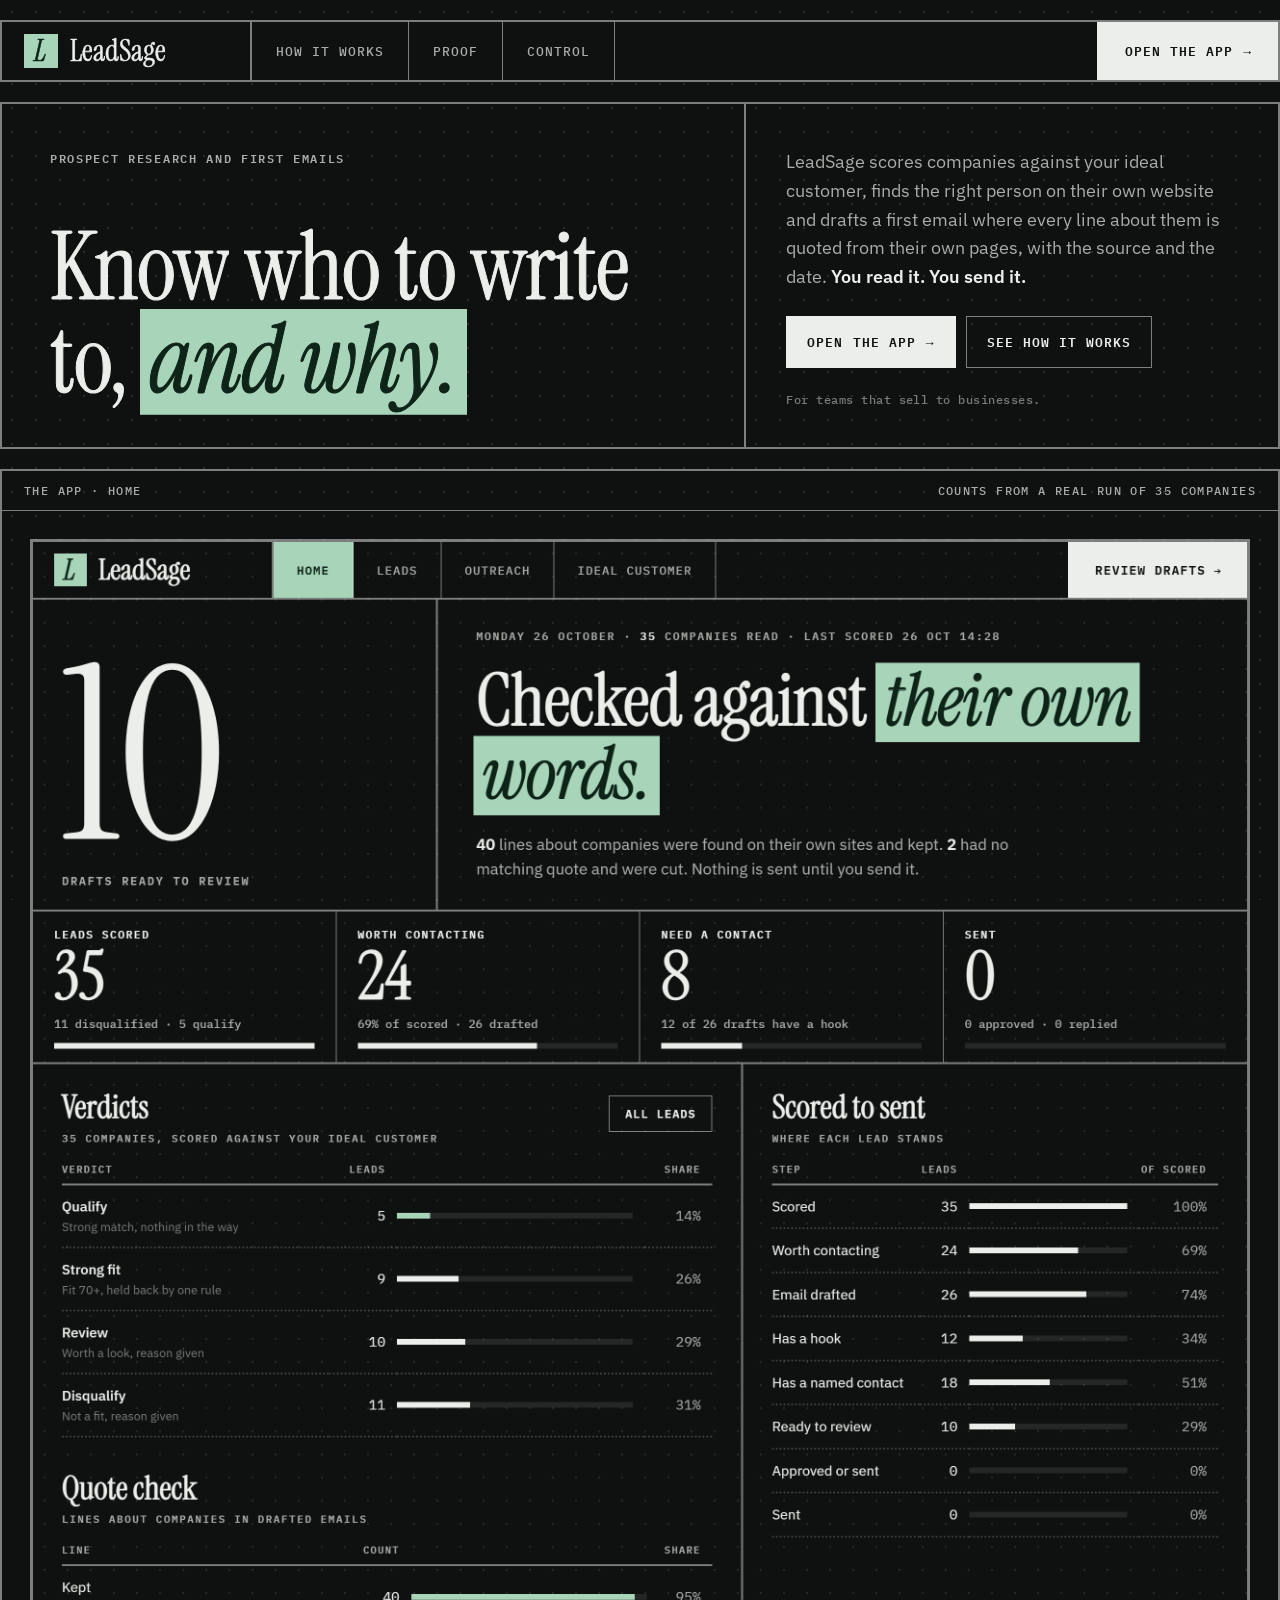
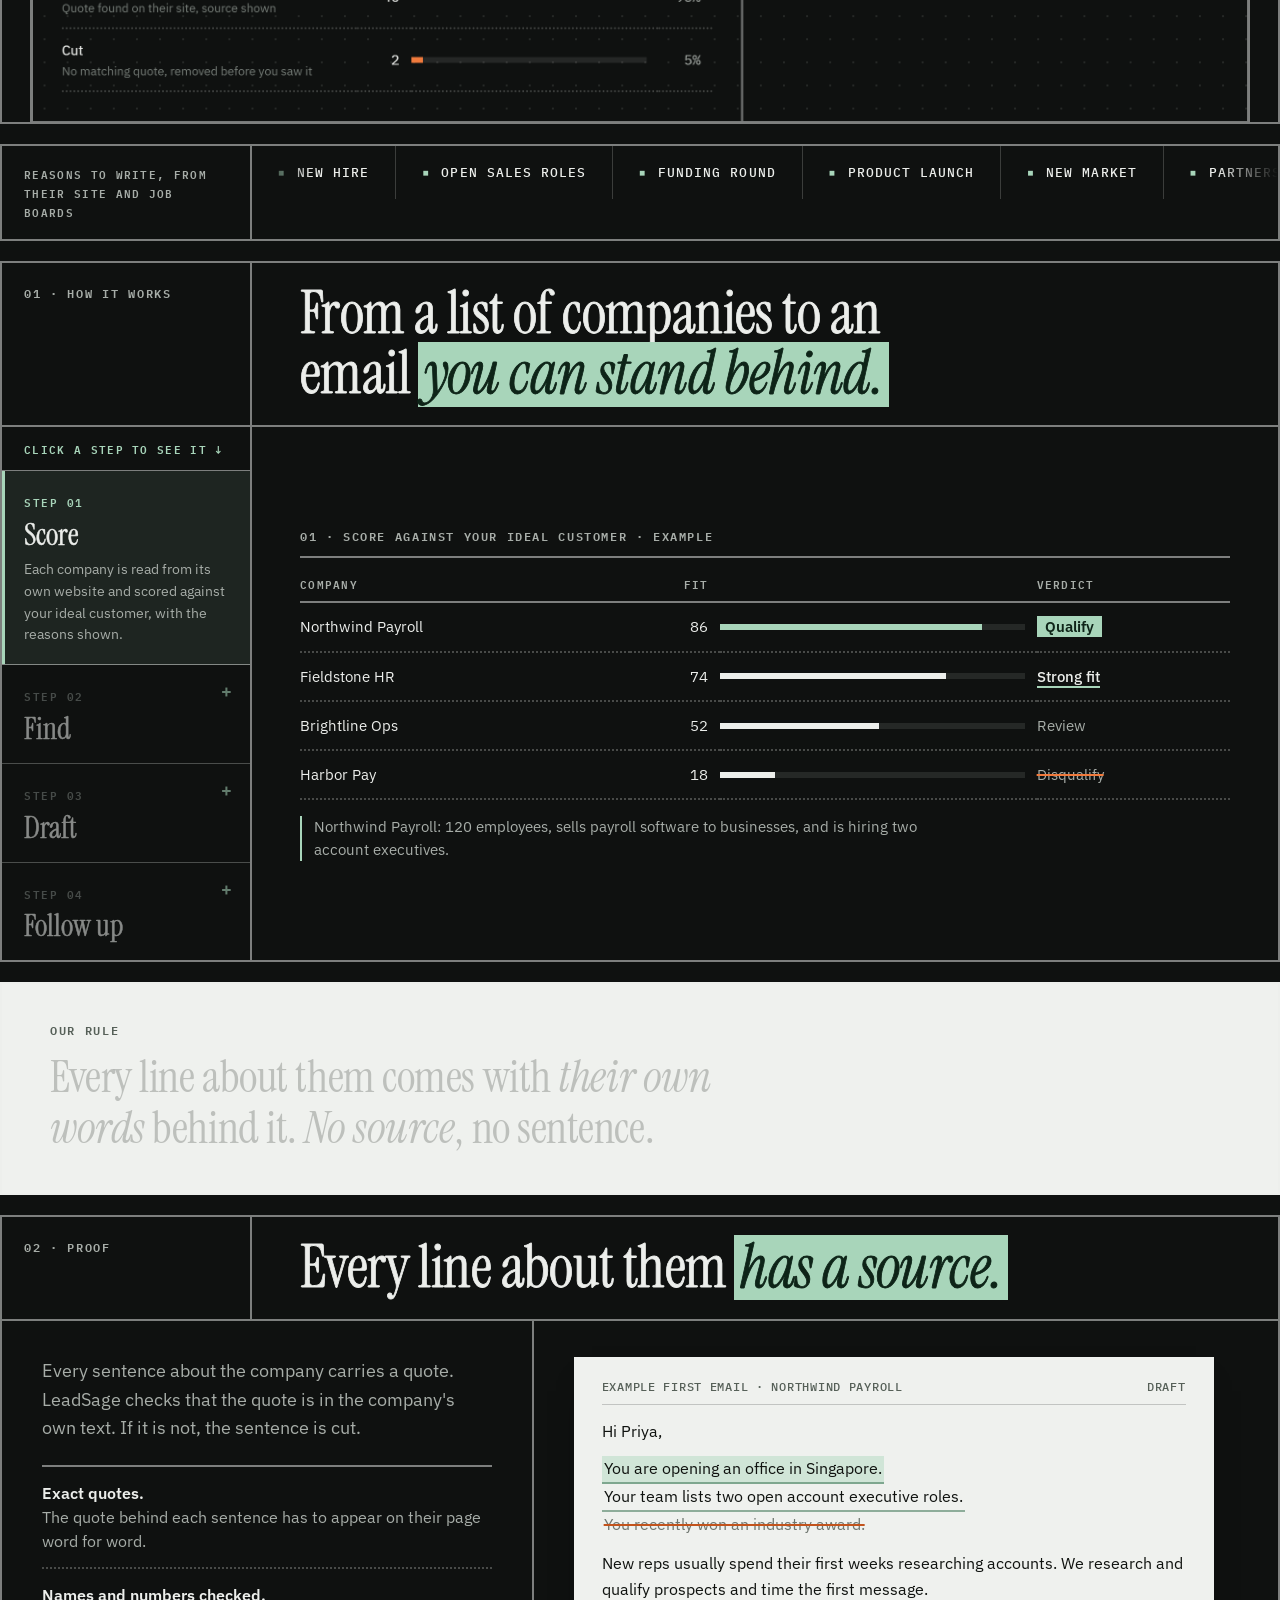
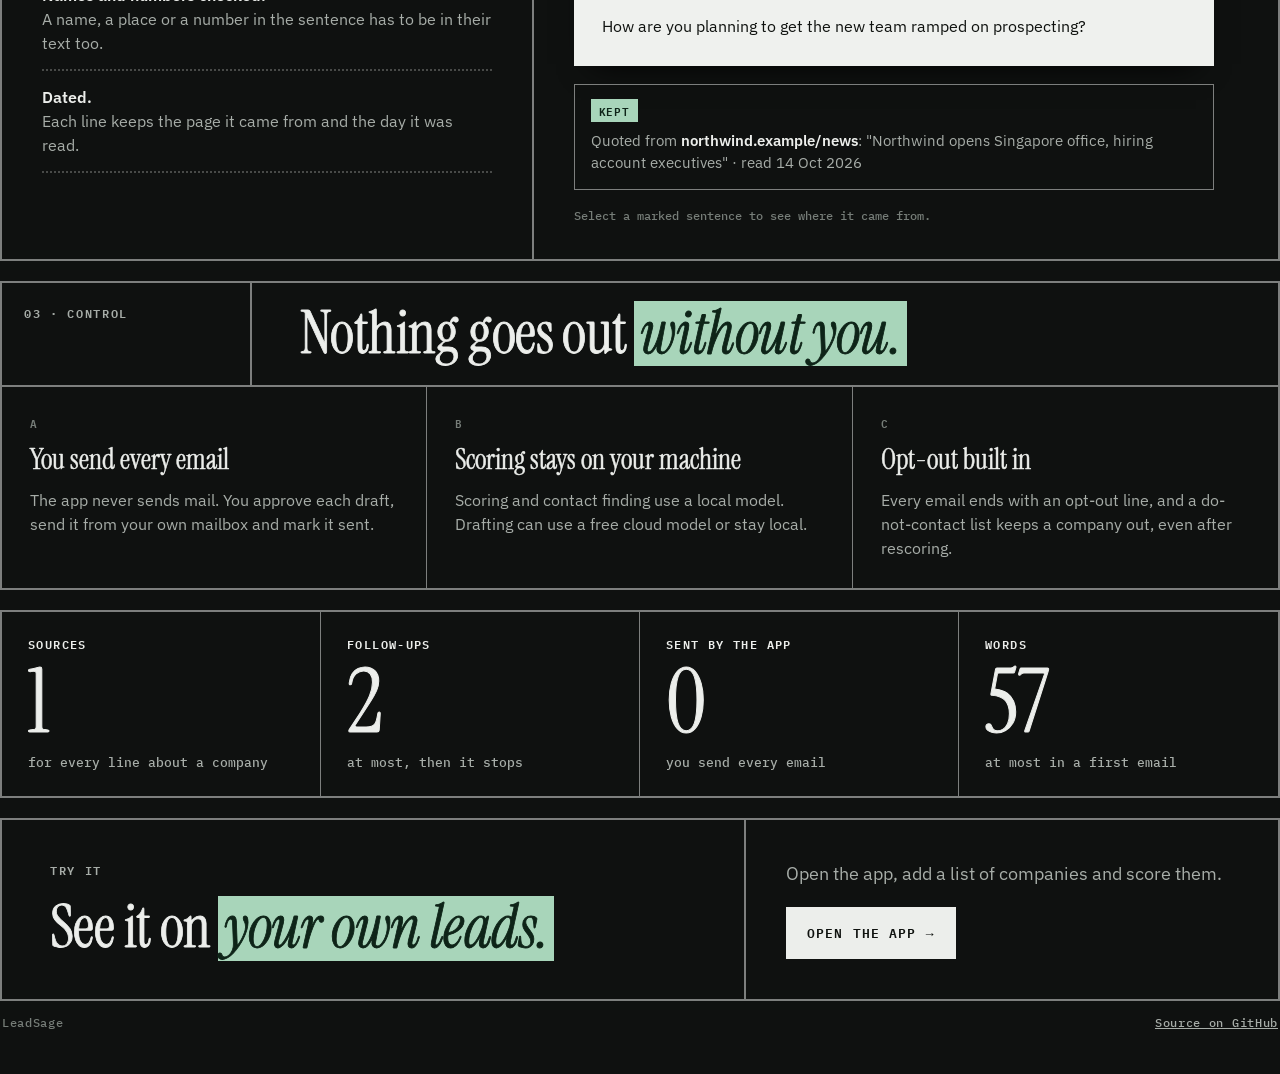
==== commit aba92d28: "Merge pull request #34 from Sp-dev5/shaivi/copy-proofread Proofread the site and app wording" ====
--- a/site/index.html
+++ b/site/index.html
@@ -3,13 +3,272 @@
 <head>
   <meta charset="utf-8">
   <meta name="viewport" content="width=device-width, initial-scale=1">
-  <meta http-equiv="Content-Security-Policy" content="default-src 'self'; script-src 'self'; style-src 'self'; img-src 'self'; font-src 'self'; connect-src 'none'; object-src 'none'; base-uri 'none'; form-action 'none'">
-  <meta name="referrer" content="no-referrer">
   <title>LeadSage</title>
   <meta name="description" content="LeadSage scores companies against your ideal customer, finds the right person on their own website and drafts a first email where every line about them is quoted from their own pages.">
   <link rel="icon" href="assets/icon.svg" type="image/svg+xml">
   <link rel="preload" href="assets/fonts/instrument-serif-400.woff2" as="font" type="font/woff2" crossorigin>
-  <link rel="stylesheet" href="assets/site.css">
+  <style>
+    @font-face { font-family: "Instrument Serif"; src: url("assets/fonts/instrument-serif-400.woff2") format("woff2"); font-weight: 400; font-style: normal; font-display: swap; }
+    @font-face { font-family: "Instrument Serif"; src: url("assets/fonts/instrument-serif-400-italic.woff2") format("woff2"); font-weight: 400; font-style: italic; font-display: swap; }
+    @font-face { font-family: "IBM Plex Sans"; src: url("assets/fonts/ibm-plex-sans.woff2") format("woff2"); font-weight: 400 600; font-display: swap; }
+    @font-face { font-family: "IBM Plex Mono"; src: url("assets/fonts/ibm-plex-mono-400.woff2") format("woff2"); font-weight: 400; font-display: swap; }
+    @font-face { font-family: "IBM Plex Mono"; src: url("assets/fonts/ibm-plex-mono-500.woff2") format("woff2"); font-weight: 500; font-display: swap; }
+    @font-face { font-family: "IBM Plex Mono"; src: url("assets/fonts/ibm-plex-mono-600.woff2") format("woff2"); font-weight: 600; font-display: swap; }
+
+    :root {
+      --page: #0F1110; --raised: #161917; --panel-rgb: 15, 17, 16;
+      --ink-rgb: 236, 238, 235; --hl-rgb: 168, 213, 186;
+      --ink: #ECEEEB; --soft: #A7ADA8; --faint: #767D78;
+      --rule: rgba(var(--ink-rgb), .5); --rule-soft: rgba(var(--ink-rgb), .2); --dot: rgba(var(--ink-rgb), .26);
+      --pen: #F07A3C; --pen-dark: #C2531C;
+      --card: #EFF1EE; --card-ink: #0F120F; --card-soft: #566058;
+      --hl: #A8D5BA; --hl-ink: #0E2418; --hl-soft: rgba(var(--hl-rgb), .45);
+      --spot-rgb: 168, 213, 186;
+      --serif: "Instrument Serif", Georgia, serif; --sans: "IBM Plex Sans", system-ui, sans-serif; --mono: "IBM Plex Mono", ui-monospace, monospace;
+      --ease: cubic-bezier(.2, .7, .2, 1);
+      color-scheme: dark;
+    }
+    * { box-sizing: border-box; }
+    html { scroll-behavior: smooth; -webkit-text-size-adjust: 100%; }
+    body { margin: 0; color: var(--ink); font: 400 16px/1.55 var(--sans); background-color: var(--page); }
+    a { color: inherit; }
+    img { max-width: 100%; display: block; }
+    button { font: inherit; color: inherit; background: none; border: 0; padding: 0; cursor: pointer; text-align: left; }
+    ::selection { background: var(--hl); color: var(--hl-ink); }
+    :focus-visible { outline: 2px solid var(--hl); outline-offset: 2px; }
+
+    .nb { max-width: 1320px; margin: 20px auto 0; }
+    .bg { position: fixed; inset: 0; z-index: -1; overflow: hidden; pointer-events: none; }
+    .bg .dots { position: absolute; inset: 0; background-image: radial-gradient(rgba(var(--ink-rgb), .12) 1.2px, transparent 1.3px); background-size: 24px 24px; }
+    .spot { position: absolute; inset: 0; pointer-events: none; background-image: radial-gradient(rgba(var(--spot-rgb), .8) 1.5px, transparent 1.6px); background-size: 24px 24px;
+      -webkit-mask-image: radial-gradient(110px circle at var(--x, -999px) var(--y, -999px), #000 0%, rgba(0, 0, 0, .35) 55%, transparent 100%);
+      mask-image: radial-gradient(110px circle at var(--x, -999px) var(--y, -999px), #000 0%, rgba(0, 0, 0, .35) 55%, transparent 100%); }
+    .spot.core { background-image: radial-gradient(rgba(var(--spot-rgb), 1) 2.8px, transparent 3px);
+      -webkit-mask-image: radial-gradient(46px circle at var(--x, -999px) var(--y, -999px), #000 0%, #000 35%, transparent 100%);
+      mask-image: radial-gradient(46px circle at var(--x, -999px) var(--y, -999px), #000 0%, #000 35%, transparent 100%); }
+    .spot { --x: var(--lx); --y: var(--ly); }
+
+    .band { border-bottom: 2px solid var(--rule); }
+    .pad { padding: 64px 48px; }
+    main > * { border-left: 2px solid var(--rule); border-right: 2px solid var(--rule); }
+    main > .hero, main > .shot, main > .ticker, main > .sechead, main > .rule, main > .nums, main > .cta { margin-top: 20px; border-top: 2px solid var(--rule); }
+    main > .cta { border-bottom: 2px solid var(--rule); }
+
+    .top { position: sticky; top: 0; z-index: 20; display: grid; grid-template-columns: 250px 1fr auto; border: 2px solid var(--rule); background: var(--page); }
+    .mark { display: flex; align-items: center; gap: 12px; padding: 12px 22px; border-right: 2px solid var(--rule); text-decoration: none; }
+    .mark i { display: grid; place-items: center; width: 34px; height: 34px; background: var(--hl); color: var(--hl-ink); font: italic 400 30px/1 var(--serif); -webkit-text-stroke: .5px currentColor; padding-right: 2px; }
+    .mark span { font: 400 30px/1 var(--serif); -webkit-text-stroke: .5px currentColor; }
+    .nav { display: flex; font: 500 12.5px var(--mono); text-transform: uppercase; letter-spacing: .08em; }
+    .nav a { display: flex; align-items: center; padding: 0 24px; border-right: 1px solid var(--rule); color: var(--soft); text-decoration: none; transition: background 160ms, color 160ms; }
+    .nav a:hover { color: var(--ink); background: rgba(var(--ink-rgb), .06); }
+    .nav a.is-on { background: var(--hl); color: var(--hl-ink); }
+    .go { display: flex; align-items: center; gap: 10px; padding: 0 26px; font: 600 13px var(--mono); text-transform: uppercase; letter-spacing: .08em; background: var(--ink); color: var(--card-ink); text-decoration: none; border-left: 2px solid var(--rule); transition: background 160ms; }
+    .go:hover { background: var(--hl); color: var(--hl-ink); }
+    .arr { display: inline-block; transition: transform 200ms var(--ease); }
+    a:hover .arr { transform: translateX(4px); }
+
+    .kick { margin: 0; font: 600 12px var(--mono); letter-spacing: .14em; text-transform: uppercase; color: var(--soft); }
+    h1 { margin: 0; font: 400 clamp(54px, 7.4vw, 104px)/.98 var(--serif); letter-spacing: -.015em; -webkit-text-stroke: 1px currentColor; }
+    h2 { margin: 0; font: 400 clamp(38px, 4.6vw, 62px)/1.02 var(--serif); letter-spacing: -.01em; -webkit-text-stroke: .8px currentColor; text-wrap: balance; }
+    h3 { margin: 0; font: 400 28px/1.15 var(--serif); -webkit-text-stroke: .5px currentColor; }
+    mark { background: none; font-style: italic; color: var(--hl-ink); padding: 0 .1em; margin: 0 -.03em; -webkit-box-decoration-break: clone; box-decoration-break: clone;
+      background-image: linear-gradient(var(--hl), var(--hl)); background-repeat: no-repeat; background-size: 0% 86%; background-position: 0 62%; transition: background-size 1s var(--ease); }
+    .in mark, mark.on { background-size: 100% 86%; }
+    .lede { margin: 0; font-size: 18px; line-height: 1.6; color: var(--soft); max-width: 560px; }
+    .lede b { color: var(--ink); font-weight: 600; }
+    .fine { margin: 0; font: 500 12px var(--mono); color: var(--faint); letter-spacing: .04em; }
+
+    .btn { display: inline-flex; align-items: center; gap: 10px; font: 600 13px var(--mono); text-transform: uppercase; letter-spacing: .08em; padding: 14px 20px; border: 1px solid var(--ink); background: var(--ink); color: var(--card-ink); text-decoration: none; transition: background 150ms, color 150ms, border-color 150ms; }
+    .btn:hover { background: var(--hl); border-color: var(--hl); color: var(--hl-ink); }
+    .btn.line { background: transparent; color: var(--ink); border-color: var(--rule); }
+    .btn.line:hover { border-color: var(--hl); color: var(--hl); background: transparent; }
+    .actions { display: flex; flex-wrap: wrap; gap: 10px; }
+
+    .hero { display: grid; grid-template-columns: 7fr 5fr; }
+    .hero .h { padding: 44px 48px 40px; border-right: 2px solid var(--rule); display: grid; gap: 28px; align-content: space-between; }
+    .hero .s { padding: 44px 40px 40px; display: grid; gap: 24px; align-content: end; }
+    .w { display: inline-block; overflow: hidden; vertical-align: bottom; padding-bottom: .1em; margin-bottom: -.1em; }
+    .w > span { display: inline-block; transform: translateY(112%); animation: up 760ms var(--ease) forwards; animation-delay: calc(var(--i) * 70ms + 120ms); }
+    @keyframes up { to { transform: none; } }
+    .shot { border-top: 2px solid var(--rule); padding: 0; margin: 0; position: relative; }
+    .shot figcaption { display: flex; justify-content: space-between; gap: 16px; padding: 12px 22px; font: 500 11.5px var(--mono); text-transform: uppercase; letter-spacing: .12em; color: var(--soft); border-bottom: 1px solid var(--rule); }
+    .shot .frame { padding: 28px 28px 0; overflow: hidden; }
+    .shot img { width: 100%; height: auto; border: 1px solid var(--rule); border-bottom: 0; transform: translateY(18px); opacity: .0; transition: transform 1.1s var(--ease), opacity .9s ease; }
+    .shot.in img { transform: none; opacity: 1; }
+
+    .ticker { display: grid; grid-template-columns: 250px 1fr; }
+    .ticker .lab { padding: 18px 22px; border-right: 2px solid var(--rule); font: 600 11px var(--mono); text-transform: uppercase; letter-spacing: .12em; color: var(--soft); }
+    .marquee { overflow: hidden; -webkit-mask-image: linear-gradient(90deg, transparent, #000 6%, #000 94%, transparent); mask-image: linear-gradient(90deg, transparent, #000 6%, #000 94%, transparent); }
+    .track { display: flex; width: max-content; animation: slide 50s linear infinite; }
+    .marquee:hover .track { animation-play-state: paused; }
+    .sig { padding: 18px 26px; border-right: 1px solid var(--rule-soft); font: 500 13px var(--mono); text-transform: uppercase; letter-spacing: .08em; white-space: nowrap; }
+    .sig::before { content: "\25A0"; color: var(--hl); margin-right: 12px; font-size: 10px; vertical-align: 1px; }
+    @keyframes slide { to { transform: translateX(-50%); } }
+
+    .sechead { display: grid; grid-template-columns: 250px 1fr; border-bottom: 2px solid var(--rule); }
+    .sechead .no { padding: 20px 22px; border-right: 2px solid var(--rule); font: 600 12px var(--mono); letter-spacing: .14em; text-transform: uppercase; color: var(--soft); }
+    .sechead .t { padding: 20px 48px 22px; display: grid; gap: 14px; }
+
+    .pin { position: relative; }
+    .stick { display: grid; grid-template-columns: 250px 1fr; }
+    .steps { border-right: 2px solid var(--rule); }
+    .step:last-child button { border-bottom: 0; }
+    .step button { display: block; width: 100%; padding: 20px 22px; border-bottom: 1px solid var(--rule); transition: background 240ms, opacity 240ms, box-shadow 240ms; }
+    .step .num { font: 600 11px var(--mono); letter-spacing: .14em; color: var(--faint); }
+    .step b { display: block; font: 400 30px/1.1 var(--serif); -webkit-text-stroke: .5px currentColor; margin: 4px 0 0; }
+    .step .desc { display: block; font-size: 14px; color: var(--soft); padding-top: 8px; }
+    .more { display: grid; grid-template-rows: 1fr; overflow: hidden; }
+    .more > span { min-height: 0; }
+    .pin.tabbed .step button { opacity: .55; }
+    .pin.tabbed .step button:hover { opacity: .85; }
+    .pin.tabbed .step.is-on button { opacity: 1; background: rgba(var(--hl-rgb), .1); box-shadow: inset 3px 0 0 var(--hl); }
+    .pin.tabbed .step.is-on .num { color: var(--hl); }
+    .pin.tabbed .stick { min-height: 520px; }
+    .cue { display: none; margin: 0; padding: 12px 22px; border-bottom: 1px solid var(--rule); font: 600 11px var(--mono); letter-spacing: .12em; text-transform: uppercase; color: var(--hl); }
+    .pin.tabbed .cue { display: block; }
+    .pin.tabbed .step button { position: relative; cursor: pointer; }
+    .pin.tabbed .step:not(.is-on) button::after { content: "+"; position: absolute; right: 18px; top: 16px; font: 600 18px/1 var(--mono); color: var(--hl); }
+    .pin.tabbed .step button { padding-top: 18px; padding-bottom: 18px; }
+    .pin.tabbed .more { grid-template-rows: 0fr; transition: grid-template-rows 360ms var(--ease); }
+    .pin.tabbed .step.is-on .more { grid-template-rows: 1fr; }
+    .stage { padding: 36px 48px; display: grid; gap: 28px; }
+    .scene-label { font: 600 11.5px var(--mono); letter-spacing: .14em; text-transform: uppercase; color: var(--soft); margin-bottom: 16px; padding-bottom: 10px; border-bottom: 2px solid var(--rule); }
+    .pin.tabbed .stage { gap: 0; }
+    .pin.tabbed .scene { grid-area: 1 / 1; display: flex; flex-direction: column; justify-content: center; opacity: 0; visibility: hidden; transform: translateY(10px); transition: opacity 360ms ease, transform 440ms var(--ease), visibility 0s 440ms; }
+    .pin.tabbed .scene.on { opacity: 1; visibility: visible; transform: none; transition-delay: 0s; }
+    .pop { opacity: 0; transform: translateY(10px); transition: opacity 460ms ease, transform 540ms var(--ease); transition-delay: calc(var(--d, 0) * 120ms + 180ms); }
+    .scene.on .pop, .pin:not(.tabbed) .pop { opacity: 1; transform: none; }
+
+    table { width: 100%; border-collapse: collapse; font-size: 15px; }
+    th { text-align: left; font: 600 10.5px var(--mono); text-transform: uppercase; letter-spacing: .12em; color: var(--soft); padding: 0 12px 8px 0; border-bottom: 2px solid var(--rule); }
+    td { padding: 12px 12px 12px 0; border-bottom: 2px dotted var(--dot); font-variant-numeric: tabular-nums; }
+    .r { text-align: right; }
+    .num { font-family: var(--mono); }
+    .bar { height: 6px; background: rgba(var(--ink-rgb), .1); position: relative; min-width: 120px; }
+    .bar i { position: absolute; inset: 0 auto 0 0; width: 0; background: var(--ink); transition: width 900ms var(--ease); transition-delay: calc(var(--d, 0) * 120ms + 300ms); }
+    .bar i.hl { background: var(--hl); }
+    .scene.on .bar i, .pin:not(.tabbed) .bar i { width: var(--w); }
+    .v-q { background: var(--hl); color: var(--hl-ink); padding: 1px 8px; font-weight: 600; white-space: nowrap; }
+    .v-s { border-bottom: 2px solid var(--hl); font-weight: 500; white-space: nowrap; }
+    .v-r { color: var(--soft); }
+    .v-d { color: var(--soft); text-decoration: line-through; text-decoration-color: var(--pen); text-decoration-thickness: 2px; }
+    .why { margin: 16px 0 0; padding-left: 12px; border-left: 2px solid var(--hl); font-size: 14.5px; color: var(--soft); max-width: 640px; }
+    .pill { display: inline-block; font: 600 10.5px var(--mono); text-transform: uppercase; letter-spacing: .08em; padding: 1px 7px; border: 1px solid var(--rule); color: var(--soft); white-space: nowrap; }
+    .pill.hl { background: var(--hl); border-color: var(--hl); color: var(--hl-ink); }
+    .src { margin: 16px 0 0; font: 500 12.5px var(--mono); color: var(--soft); }
+
+    .letter { background: var(--card); color: var(--card-ink); padding: 22px 28px 14px; box-shadow: 0 1px 0 rgba(255, 255, 255, .08) inset, 0 16px 30px -18px #000; max-width: 640px; }
+    .letter .to { font: 500 12px var(--mono); color: var(--card-soft); letter-spacing: .06em; padding-bottom: 10px; margin-bottom: 14px; border-bottom: 1px solid rgba(15, 18, 15, .2); text-transform: uppercase; display: flex; justify-content: space-between; gap: 12px; flex-wrap: wrap; }
+    .letter p { margin: 0 0 12px; font-size: 16px; line-height: 1.6; }
+    .letter sup { font: 600 10.5px var(--mono); color: #2E6B48; margin-left: 2px; }
+    .hlx { background-image: linear-gradient(transparent 52%, var(--hl-soft) 52%, var(--hl-soft) 94%, transparent 94%); background-repeat: no-repeat; background-size: 0% 100%; transition: background-size 900ms var(--ease) 700ms; }
+    .scene.on .hlx, .pin:not(.tabbed) .hlx { background-size: 100% 100%; }
+
+    .tl { display: grid; grid-template-columns: repeat(4, 1fr); border: 1px solid var(--rule); }
+    .tl > div { padding: 16px 18px; border-right: 1px solid var(--rule); }
+    .tl > div:last-child { border-right: 0; }
+    .tl b { display: block; font: 400 40px/1 var(--serif); -webkit-text-stroke: .6px currentColor; }
+    .tl small { display: block; margin-top: 8px; font-size: 13.5px; color: var(--soft); }
+    .tl .first { background: rgba(var(--hl-rgb), .12); }
+
+    .rule { background: var(--card); color: var(--card-ink); padding: 36px 48px 40px; }
+    .rule .kick { color: var(--card-soft); }
+    .statement { margin: 12px 0 0; font: 400 clamp(30px, 3.5vw, 50px)/1.12 var(--serif); letter-spacing: -.01em; text-wrap: balance; }
+    .js .statement .sw { color: rgba(15, 18, 15, .22); transition: color 360ms ease, background-size 600ms var(--ease); }
+    .js .statement .sw.lit { color: var(--card-ink); }
+    .statement .key { background-image: linear-gradient(var(--hl), var(--hl)); background-repeat: no-repeat; background-position: 0 64%; background-size: 0% 80%; font-style: italic; }
+    .statement .key.lit { background-size: 100% 80%; }
+
+    .proof { display: grid; grid-template-columns: 5fr 7fr; }
+    .proof .txt { padding: 36px 40px; border-right: 2px solid var(--rule); display: grid; gap: 22px; align-content: start; }
+    .proof .demo { padding: 36px 40px; display: grid; gap: 18px; align-content: start; }
+    ul.list { margin: 0; padding: 0; list-style: none; border-top: 2px solid var(--rule); }
+    ul.list li { padding: 14px 0; border-bottom: 2px dotted var(--dot); color: var(--soft); font-size: 15.5px; }
+    ul.list li strong { color: var(--ink); font-weight: 600; display: block; }
+    .cite { display: inline; padding: 0 2px; border-bottom: 2px solid rgba(46, 107, 72, .5); transition: background 200ms; line-height: 1.6; }
+    .cite:hover, .cite.on { background: var(--hl-soft); }
+    .cite.cut { color: #6F766F; text-decoration: line-through; text-decoration-color: var(--pen-dark); text-decoration-thickness: 2px; border-bottom-color: transparent; }
+    .cite.cut.on { background: rgba(240, 122, 60, .18); }
+    .source { min-height: 92px; border: 1px solid var(--rule); padding: 14px 16px; font-size: 14.5px; color: var(--soft); transition: opacity 180ms, transform 180ms; max-width: 640px; }
+    .source b { color: var(--ink); font-weight: 600; }
+    .source .state { display: inline-block; font: 600 10.5px var(--mono); text-transform: uppercase; letter-spacing: .08em; padding: 2px 8px; background: var(--hl); color: var(--hl-ink); margin-bottom: 8px; }
+    .source.is-cut { border-color: var(--pen); }
+    .source.is-cut .state { background: transparent; color: var(--pen); border: 1px solid var(--pen); padding: 1px 7px; }
+    .source.swap { opacity: 0; transform: translateY(6px); }
+    .hint { margin: 0; font: 500 12px var(--mono); color: var(--faint); }
+
+    .cells { display: grid; grid-template-columns: repeat(3, 1fr); }
+    .cell { padding: 26px 28px 28px; border-right: 1px solid var(--rule); display: grid; gap: 12px; align-content: start; }
+    .cell:last-child { border-right: 0; }
+    .cell .idx { font: 600 11px var(--mono); letter-spacing: .14em; color: var(--faint); }
+    .cell p { margin: 0; color: var(--soft); font-size: 15.5px; }
+
+    .nums { display: grid; grid-template-columns: repeat(4, 1fr); }
+    .nums > div { padding: 22px 26px 26px; border-right: 1px solid var(--rule); }
+    .nums > div:last-child { border-right: 0; }
+    .nums small { display: block; font: 600 11.5px var(--mono); text-transform: uppercase; letter-spacing: .12em; color: var(--ink); }
+    .nums b { display: block; font: 400 88px/1.02 var(--serif); -webkit-text-stroke: 1px currentColor; font-weight: 400; margin-top: 4px; }
+    .nums p { margin: 6px 0 0; font: 500 12.5px var(--mono); color: var(--soft); }
+
+    .cta { display: grid; grid-template-columns: 7fr 5fr; }
+    .cta .h { padding: 40px 48px; border-right: 2px solid var(--rule); display: grid; gap: 16px; }
+    .cta .s { padding: 40px 40px; display: grid; gap: 18px; align-content: center; }
+
+    footer { max-width: 1320px; margin: 0 auto 30px; display: flex; justify-content: space-between; align-items: center; gap: 16px; flex-wrap: wrap; padding: 14px 2px; font: 500 11.5px var(--mono); color: var(--faint); letter-spacing: .06em; }
+    footer a { color: var(--soft); }
+    .motion-toggle { font: 500 11.5px var(--mono); color: var(--soft); border: 1px solid var(--rule-soft); padding: 6px 12px; }
+    .motion-toggle:hover { color: var(--ink); border-color: var(--hl); }
+
+    .js .reveal { opacity: 0; transform: translateY(18px); transition: opacity 700ms ease, transform 760ms var(--ease); }
+    .js .reveal.in { opacity: 1; transform: none; }
+    .js .reveal .cell { opacity: 0; transform: translateY(12px); transition: opacity 600ms ease, transform 700ms var(--ease); transition-delay: calc(var(--i, 0) * 110ms + 150ms); }
+    .js .reveal.in .cell { opacity: 1; transform: none; }
+
+    @media (max-width: 1000px) {
+      .hero, .proof, .cta { grid-template-columns: 1fr; }
+      .hero .h, .proof .txt, .cta .h { border-right: 0; border-bottom: 2px solid var(--rule); }
+      .stick, .sechead, .ticker { grid-template-columns: 1fr; }
+      .sechead .no, .ticker .lab { border-right: 0; border-bottom: 1px solid var(--rule); padding: 14px 22px; }
+      .steps { border-right: 0; border-bottom: 2px solid var(--rule); }
+      .cells { grid-template-columns: 1fr; }
+      .cell { border-right: 0; border-bottom: 1px solid var(--rule); }
+      .nums { grid-template-columns: 1fr 1fr; }
+      .nums > div:nth-child(2n) { border-right: 0; }
+      .nums > div { border-bottom: 1px solid var(--rule); }
+    }
+    @media (max-width: 720px) {
+      .nb { margin: 0; }
+      main > *, .top { border-left: 0; border-right: 0; }
+      .top { grid-template-columns: 1fr auto; }
+      .mark { border-right: 0; padding: 10px 16px; }
+      .mark span { font-size: 26px; }
+      .nav { display: none; }
+      .go { padding: 0 16px; font-size: 11px; }
+      .hero .h, .hero .s, .sechead .t, .stage, .proof .txt, .proof .demo, .cta .h, .cta .s, .rule { padding: 34px 18px; }
+      .shot .frame { padding: 16px 16px 0; }
+      .shot figcaption { padding: 10px 16px; }
+      .tl { grid-template-columns: 1fr 1fr; }
+      .tl > div:nth-child(2) { border-right: 0; }
+      .tl > div:nth-child(-n+2) { border-bottom: 1px solid var(--rule); }
+      .nums b { font-size: 60px; }
+      .nums > div { padding: 16px 18px; }
+      .cell { padding: 26px 18px; }
+      .hide-sm { display: none; }
+      .letter { padding: 18px 18px 10px; }
+      footer { margin: 0 18px 24px; }
+    }
+
+    @media (prefers-reduced-motion: reduce) {
+      html:not([data-motion="on"]) { scroll-behavior: auto; }
+      html:not([data-motion="on"]) .w > span { animation: none; transform: none; }
+      html:not([data-motion="on"]).js .reveal, html:not([data-motion="on"]).js .reveal .cell, html:not([data-motion="on"]) .pop, html:not([data-motion="on"]) .shot img { transform: none; transition: opacity 500ms ease; }
+      html:not([data-motion="on"]) .bar i, html:not([data-motion="on"]) .hlx, html:not([data-motion="on"]) mark { transition: none; }
+      html:not([data-motion="on"]) .track { animation: none; width: auto; flex-wrap: wrap; }
+      html:not([data-motion="on"]) .track [aria-hidden="true"] { display: none; }
+      html:not([data-motion="on"]) .marquee { -webkit-mask-image: none; mask-image: none; }
+      html:not([data-motion="on"]) a:hover .arr { transform: none; }
+    }
+  </style>
 </head>
 <body>
 <div class="bg" aria-hidden="true">
@@ -72,47 +331,47 @@
             <div class="scene on">
               <div class="scene-label">01 · Score against your ideal customer · Example</div>
               <table>
-                <tr class="pop d-0"><th>Company</th><th class="r">Fit</th><th class="hide-sm wd-34p"></th><th>Verdict</th></tr>
-                <tr class="pop d-0"><td>Northwind Payroll</td><td class="r num">86</td><td class="hide-sm"><div class="bar"><i class="hl bw-86 d-0"></i></div></td><td><span class="v-q">Qualify</span></td></tr>
-                <tr class="pop d-1"><td>Fieldstone HR</td><td class="r num">74</td><td class="hide-sm"><div class="bar"><i class="bw-74 d-1"></i></div></td><td><span class="v-s">Strong fit</span></td></tr>
-                <tr class="pop d-2"><td>Brightline Ops</td><td class="r num">52</td><td class="hide-sm"><div class="bar"><i class="bw-52 d-2"></i></div></td><td><span class="v-r">Review</span></td></tr>
-                <tr class="pop d-3"><td>Harbor Pay</td><td class="r num">18</td><td class="hide-sm"><div class="bar"><i class="bw-18 d-3"></i></div></td><td><span class="v-d">Disqualify</span></td></tr>
+                <tr class="pop" style="--d:0"><th>Company</th><th class="r">Fit</th><th class="hide-sm" style="width:34%"></th><th>Verdict</th></tr>
+                <tr class="pop" style="--d:0"><td>Northwind Payroll</td><td class="r num">86</td><td class="hide-sm"><div class="bar"><i class="hl" style="--w:86%;--d:0"></i></div></td><td><span class="v-q">Qualify</span></td></tr>
+                <tr class="pop" style="--d:1"><td>Fieldstone HR</td><td class="r num">74</td><td class="hide-sm"><div class="bar"><i style="--w:74%;--d:1"></i></div></td><td><span class="v-s">Strong fit</span></td></tr>
+                <tr class="pop" style="--d:2"><td>Brightline Ops</td><td class="r num">52</td><td class="hide-sm"><div class="bar"><i style="--w:52%;--d:2"></i></div></td><td><span class="v-r">Review</span></td></tr>
+                <tr class="pop" style="--d:3"><td>Harbor Pay</td><td class="r num">18</td><td class="hide-sm"><div class="bar"><i style="--w:18%;--d:3"></i></div></td><td><span class="v-d">Disqualify</span></td></tr>
               </table>
-              <p class="why pop d-4">Northwind Payroll: 120 employees, sells payroll software to businesses, and is hiring two account executives.</p>
+              <p class="why pop" style="--d:4">Northwind Payroll: 120 employees, sells payroll software to businesses, and is hiring two account executives.</p>
             </div>
 
             <div class="scene">
               <div class="scene-label">02 · Find the person who runs sales · Example</div>
               <table>
-                <tr class="pop d-0"><th>Named on their site</th><th>Title</th><th></th></tr>
-                <tr class="pop d-0"><td><b>Priya Rao</b></td><td>Head of Sales</td><td><span class="pill hl">Buyer match</span></td></tr>
-                <tr class="pop d-1"><td>Dan Wu</td><td>Head of Engineering</td><td><span class="pill">Not a buyer</span></td></tr>
-                <tr class="pop d-2"><td>Mei Tan</td><td>Office Manager</td><td><span class="pill">Not a buyer</span></td></tr>
+                <tr class="pop" style="--d:0"><th>Named on their site</th><th>Title</th><th></th></tr>
+                <tr class="pop" style="--d:0"><td><b>Priya Rao</b></td><td>Head of Sales</td><td><span class="pill hl">Buyer match</span></td></tr>
+                <tr class="pop" style="--d:1"><td>Dan Wu</td><td>Head of Engineering</td><td><span class="pill">Not a buyer</span></td></tr>
+                <tr class="pop" style="--d:2"><td>Mei Tan</td><td>Office Manager</td><td><span class="pill">Not a buyer</span></td></tr>
               </table>
-              <p class="src pop d-3">Read from northwind.example/leadership on 14 Oct 2026. The name and the title are both on the page.</p>
+              <p class="src pop" style="--d:3">Read from northwind.example/leadership on 14 Oct 2026. The name and the title are both on the page.</p>
             </div>
 
             <div class="scene">
               <div class="scene-label">03 · Draft with every line quoted · Example</div>
-              <div class="letter pop d-0">
+              <div class="letter pop" style="--d:0">
                 <div class="to"><span>To: Priya Rao</span><span>Hook: new sales roles</span></div>
                 <p>Hi Priya,</p>
                 <p><span class="hlx">You are hiring two account executives for your Singapore office.</span><sup>1</sup></p>
                 <p>New reps spend their first weeks researching accounts. We research and qualify prospects and time the first message, so they start on warm conversations.</p>
                 <p>How are you planning to get the new team ramped on prospecting?</p>
               </div>
-              <p class="src pop d-2"><sup class="hl-ink">1</sup> northwind.example/careers · read 14 Oct 2026</p>
+              <p class="src pop" style="--d:2"><sup style="color:var(--hl)">1</sup> northwind.example/careers · read 14 Oct 2026</p>
             </div>
 
             <div class="scene">
               <div class="scene-label">04 · Follow up, then stop</div>
               <div class="tl">
-                <div class="first pop d-0"><b>Day 0</b><small>First email, sent by you</small></div>
-                <div class="pop d-1"><b>Day 3</b><small>One new detail</small></div>
-                <div class="pop d-2"><b>Day 7</b><small>Another new detail</small></div>
-                <div class="pop d-3"><b>Day 14</b><small>Last note, and says so</small></div>
+                <div class="first pop" style="--d:0"><b>Day 0</b><small>First email, sent by you</small></div>
+                <div class="pop" style="--d:1"><b>Day 3</b><small>One new detail</small></div>
+                <div class="pop" style="--d:2"><b>Day 7</b><small>Another new detail</small></div>
+                <div class="pop" style="--d:3"><b>Day 14</b><small>Last note, and says so</small></div>
               </div>
-              <p class="src pop d-4">Mark a reply and the sequence stops. Nothing goes out without your approval.</p>
+              <p class="src pop" style="--d:4">Mark a reply and the sequence stops. Nothing goes out without your approval.</p>
             </div>
           </div>
         </div>
@@ -154,9 +413,9 @@
         <div class="t reveal"><h2>Nothing goes out <mark>without you.</mark></h2></div>
       </div>
       <section class="cells band reveal">
-        <div class="cell i-0"><span class="idx">A</span><h3>You send every email</h3><p>The app never sends mail. You approve each draft, send it from your own mailbox and mark it sent.</p></div>
-        <div class="cell i-1"><span class="idx">B</span><h3>Scoring stays on your machine</h3><p>Scoring and contact finding use a local model. Drafting can use a free cloud model or stay local.</p></div>
-        <div class="cell i-2"><span class="idx">C</span><h3>Opt-out built in</h3><p>Every email ends with an opt-out line, and a do-not-contact list keeps a company out, even after rescoring.</p></div>
+        <div class="cell" style="--i:0"><span class="idx">A</span><h3>You send every email</h3><p>The app never sends mail. You approve each draft, send it from your own mailbox and mark it sent.</p></div>
+        <div class="cell" style="--i:1"><span class="idx">B</span><h3>Scoring stays on your machine</h3><p>Scoring and contact finding use a local model. Drafting can use a free cloud model or stay local.</p></div>
+        <div class="cell" style="--i:2"><span class="idx">C</span><h3>Opt-out built in</h3><p>Every email ends with an opt-out line, and a do-not-contact list keeps a company out, even after rescoring.</p></div>
       </section>
 
       <section class="nums band reveal" aria-label="By design">
@@ -182,6 +441,228 @@
     <a href="https://github.com/Sp-dev5/LeadSage">Source on GitHub</a>
   </footer>
 
-  <script src="assets/site.js"></script>
+  <script>
+    (function () {
+      var root = document.documentElement;
+      root.classList.add("js");
+      var reduceMq = matchMedia("(prefers-reduced-motion: reduce)");
+      var narrow = matchMedia("(max-width: 1000px)");
+      var saved = null;
+      try { saved = localStorage.getItem("motion"); } catch (e) {}
+      if (saved === "on") root.setAttribute("data-motion", "on");
+      function reduced() { return reduceMq.matches && root.getAttribute("data-motion") !== "on"; }
+
+      function splitWords(node, counter) {
+        Array.prototype.slice.call(node.childNodes).forEach(function (child) {
+          if (child.nodeType === 3) {
+            var frag = document.createDocumentFragment();
+            child.textContent.split(/(\s+)/).forEach(function (part) {
+              if (!part) return;
+              if (/^\s+$/.test(part)) { frag.appendChild(document.createTextNode(" ")); return; }
+              var outer = document.createElement("span");
+              outer.className = "w";
+              var inner = document.createElement("span");
+              inner.textContent = part;
+              inner.style.setProperty("--i", counter.n++);
+              outer.appendChild(inner);
+              frag.appendChild(outer);
+            });
+            child.parentNode.replaceChild(frag, child);
+          } else if (child.nodeType === 1 && child.tagName !== "MARK") {
+            splitWords(child, counter);
+          }
+        });
+      }
+      var h1 = document.querySelector("[data-split]");
+      var split = false;
+      function ensureSplit() { if (h1 && !split && !reduced()) { split = true; splitWords(h1, { n: 0 }); } }
+      ensureSplit();
+
+      var pills = Array.prototype.slice.call(document.querySelectorAll("#pills a"));
+      var spots = [["how", document.getElementById("how"), document.getElementById("pin")],
+                   ["proof", document.getElementById("proof"), document.querySelector(".proof")],
+                   ["control", document.getElementById("control"), document.querySelector(".cells")]];
+      function onScrollSpy() {
+        var mid = window.innerHeight * 0.45, on = "";
+        spots.forEach(function (s) {
+          if (s[1].getBoundingClientRect().top <= mid && s[2].getBoundingClientRect().bottom >= mid) on = s[0];
+        });
+        pills.forEach(function (a) { a.classList.toggle("is-on", a.getAttribute("href") === "#" + on); });
+      }
+      window.addEventListener("scroll", onScrollSpy, { passive: true });
+      onScrollSpy();
+      if ("IntersectionObserver" in window) {
+        var io = new IntersectionObserver(function (entries) {
+          entries.forEach(function (e) { if (e.isIntersecting) { e.target.classList.add("in"); io.unobserve(e.target); } });
+        }, { threshold: 0.12 });
+        document.querySelectorAll(".reveal").forEach(function (el) { io.observe(el); });
+      } else {
+        document.querySelectorAll(".reveal").forEach(function (el) { el.classList.add("in"); });
+      }
+
+      var stText = document.getElementById("statementText");
+      var stWords = [];
+      (function () {
+        var words = [];
+        Array.prototype.slice.call(stText.childNodes).forEach(function (n) {
+          var key = n.nodeType === 1 && n.classList.contains("key");
+          if (key) {
+            var k = document.createElement("span");
+            k.className = "sw key";
+            k.textContent = n.textContent;
+            words.push(k);
+            return;
+          }
+          (n.textContent || "").split(/(\s+)/).forEach(function (part) {
+            if (!part) return;
+            if (/^\s+$/.test(part)) { words.push(document.createTextNode(" ")); return; }
+            var s = document.createElement("span");
+            s.className = "sw";
+            s.textContent = part;
+            words.push(s);
+          });
+        });
+        stText.textContent = "";
+        words.forEach(function (w) { stText.appendChild(w); if (w.className) stWords.push(w); });
+      })();
+      function onScrollStatement() {
+        var r = stText.getBoundingClientRect(), vh = window.innerHeight;
+        var p = reduced() ? 1 : Math.min(1, Math.max(0, (vh * 0.82 - r.top) / (r.height + vh * 0.28)));
+        var n = Math.ceil(p * stWords.length * 1.04);
+        stWords.forEach(function (w, i) { w.classList.toggle("lit", i < n); });
+      }
+      window.addEventListener("scroll", onScrollStatement, { passive: true });
+      window.addEventListener("resize", onScrollStatement);
+      onScrollStatement();
+
+      var counters = Array.prototype.slice.call(document.querySelectorAll("[data-to]"));
+      function runCounters() {
+        counters.forEach(function (el) {
+          var to = parseInt(el.getAttribute("data-to"), 10);
+          if (reduced() || to === 0) { el.textContent = to; return; }
+          var start = null;
+          el.textContent = "0";
+          function frame(ts) {
+            if (start === null) start = ts;
+            var k = Math.min(1, (ts - start) / 1300);
+            el.textContent = Math.round(to * (1 - Math.pow(1 - k, 3)));
+            if (k < 1) requestAnimationFrame(frame);
+          }
+          requestAnimationFrame(frame);
+        });
+      }
+      if ("IntersectionObserver" in window) {
+        var cio = new IntersectionObserver(function (entries) {
+          if (entries[0].isIntersecting) { cio.disconnect(); runCounters(); }
+        }, { threshold: 0.5 });
+        cio.observe(document.querySelector(".nums"));
+      }
+
+      var pin = document.getElementById("pin");
+      var steps = Array.prototype.slice.call(pin.querySelectorAll(".step"));
+      var scenes = Array.prototype.slice.call(pin.querySelectorAll(".scene"));
+      var current = 0, picked = false, inView = false, tick = null;
+      function show(i) {
+        current = i;
+        steps.forEach(function (s, k) { s.classList.toggle("is-on", k === i); });
+        scenes.forEach(function (s, k) { s.classList.toggle("on", k === i); });
+      }
+      function stopTour() { clearInterval(tick); tick = null; }
+      function runTour() {
+        stopTour();
+        if (picked || reduced() || !inView || !pin.classList.contains("tabbed")) return;
+        tick = setInterval(function () { show((current + 1) % steps.length); }, 6000);
+      }
+      function layout() {
+        var tabbed = !narrow.matches;
+        pin.classList.toggle("tabbed", tabbed);
+        if (tabbed) show(current);
+        else { scenes.forEach(function (s) { s.classList.add("on"); }); steps.forEach(function (s) { s.classList.remove("is-on"); }); }
+        runTour();
+      }
+      steps.forEach(function (s, k) {
+        s.querySelector("button").addEventListener("click", function () {
+          if (!pin.classList.contains("tabbed")) return;
+          picked = true;
+          stopTour();
+          show(k);
+        });
+      });
+      pin.addEventListener("mouseenter", stopTour);
+      pin.addEventListener("mouseleave", runTour);
+      if ("IntersectionObserver" in window) {
+        new IntersectionObserver(function (entries) { inView = entries[0].isIntersecting; runTour(); }, { threshold: 0.4 }).observe(pin);
+      }
+      window.addEventListener("resize", layout);
+      reduceMq.addEventListener && reduceMq.addEventListener("change", layout);
+      layout();
+
+      var toggle = document.getElementById("motion");
+      function paintToggle() {
+        toggle.hidden = !reduceMq.matches;
+        toggle.textContent = root.getAttribute("data-motion") === "on" ? "Animations on. Turn off" : "Your system asks for less motion. Play animations";
+      }
+      toggle.addEventListener("click", function () {
+        var on = root.getAttribute("data-motion") === "on";
+        if (on) root.removeAttribute("data-motion"); else root.setAttribute("data-motion", "on");
+        try { localStorage.setItem("motion", on ? "off" : "on"); } catch (e) {}
+        paintToggle();
+        ensureSplit();
+        layout();
+      });
+      paintToggle();
+
+      if (matchMedia("(hover: hover)").matches) {
+        var mx = -999, my = -999, queued = false;
+        var aim = function () {
+          queued = false;
+          root.style.setProperty("--lx", mx + "px");
+          root.style.setProperty("--ly", my + "px");
+        };
+        var queue = function () { if (!queued) { queued = true; requestAnimationFrame(aim); } };
+        window.addEventListener("mousemove", function (e) { mx = e.clientX; my = e.clientY; queue(); }, { passive: true });
+        root.addEventListener("mouseleave", function () { mx = -999; my = -999; queue(); });
+      }
+
+      var info = {
+        a: { cut: false, text: '<span class="state">Kept</span><br>Quoted from <b>northwind.example/news</b>: "Northwind opens Singapore office, hiring account executives" · read 14 Oct 2026' },
+        b: { cut: false, text: '<span class="state">Kept</span><br>Quoted from <b>northwind.example/careers</b>: "Account Executive (Singapore)" · read 14 Oct 2026' },
+        c: { cut: true, text: '<span class="state">Cut</span><br><b>No quote found.</b> Nothing on their site mentions an award, so this sentence never reaches the email.' }
+      };
+      var cites = Array.prototype.slice.call(document.querySelectorAll(".cite"));
+      var box = document.getElementById("source");
+      var demo = document.getElementById("demo");
+      var userPicked = false;
+      var timer = null;
+      function pick(k, fromUser) {
+        if (fromUser) { userPicked = true; clearInterval(timer); }
+        cites.forEach(function (c) { c.classList.toggle("on", c.getAttribute("data-k") === k); });
+        box.classList.add("swap");
+        setTimeout(function () {
+          box.innerHTML = info[k].text;
+          box.classList.toggle("is-cut", info[k].cut);
+          box.classList.remove("swap");
+        }, reduced() ? 0 : 180);
+      }
+      cites.forEach(function (c) {
+        c.addEventListener("click", function () { pick(c.getAttribute("data-k"), true); });
+        c.addEventListener("mouseenter", function () { if (matchMedia("(hover: hover)").matches) pick(c.getAttribute("data-k"), true); });
+        c.addEventListener("focus", function () { pick(c.getAttribute("data-k"), true); });
+      });
+      box.innerHTML = info.a.text;
+      if ("IntersectionObserver" in window && !reduced()) {
+        var seen = new IntersectionObserver(function (entries) {
+          if (!entries[0].isIntersecting) return;
+          seen.disconnect();
+          var order = ["b", "c", "a"], n = 0;
+          timer = setInterval(function () {
+            if (userPicked || n >= order.length) { clearInterval(timer); return; }
+            pick(order[n++], false);
+          }, 2600);
+        }, { threshold: 0.6 });
+        seen.observe(demo);
+      }
+    })();
+  </script>
 </body>
 </html>
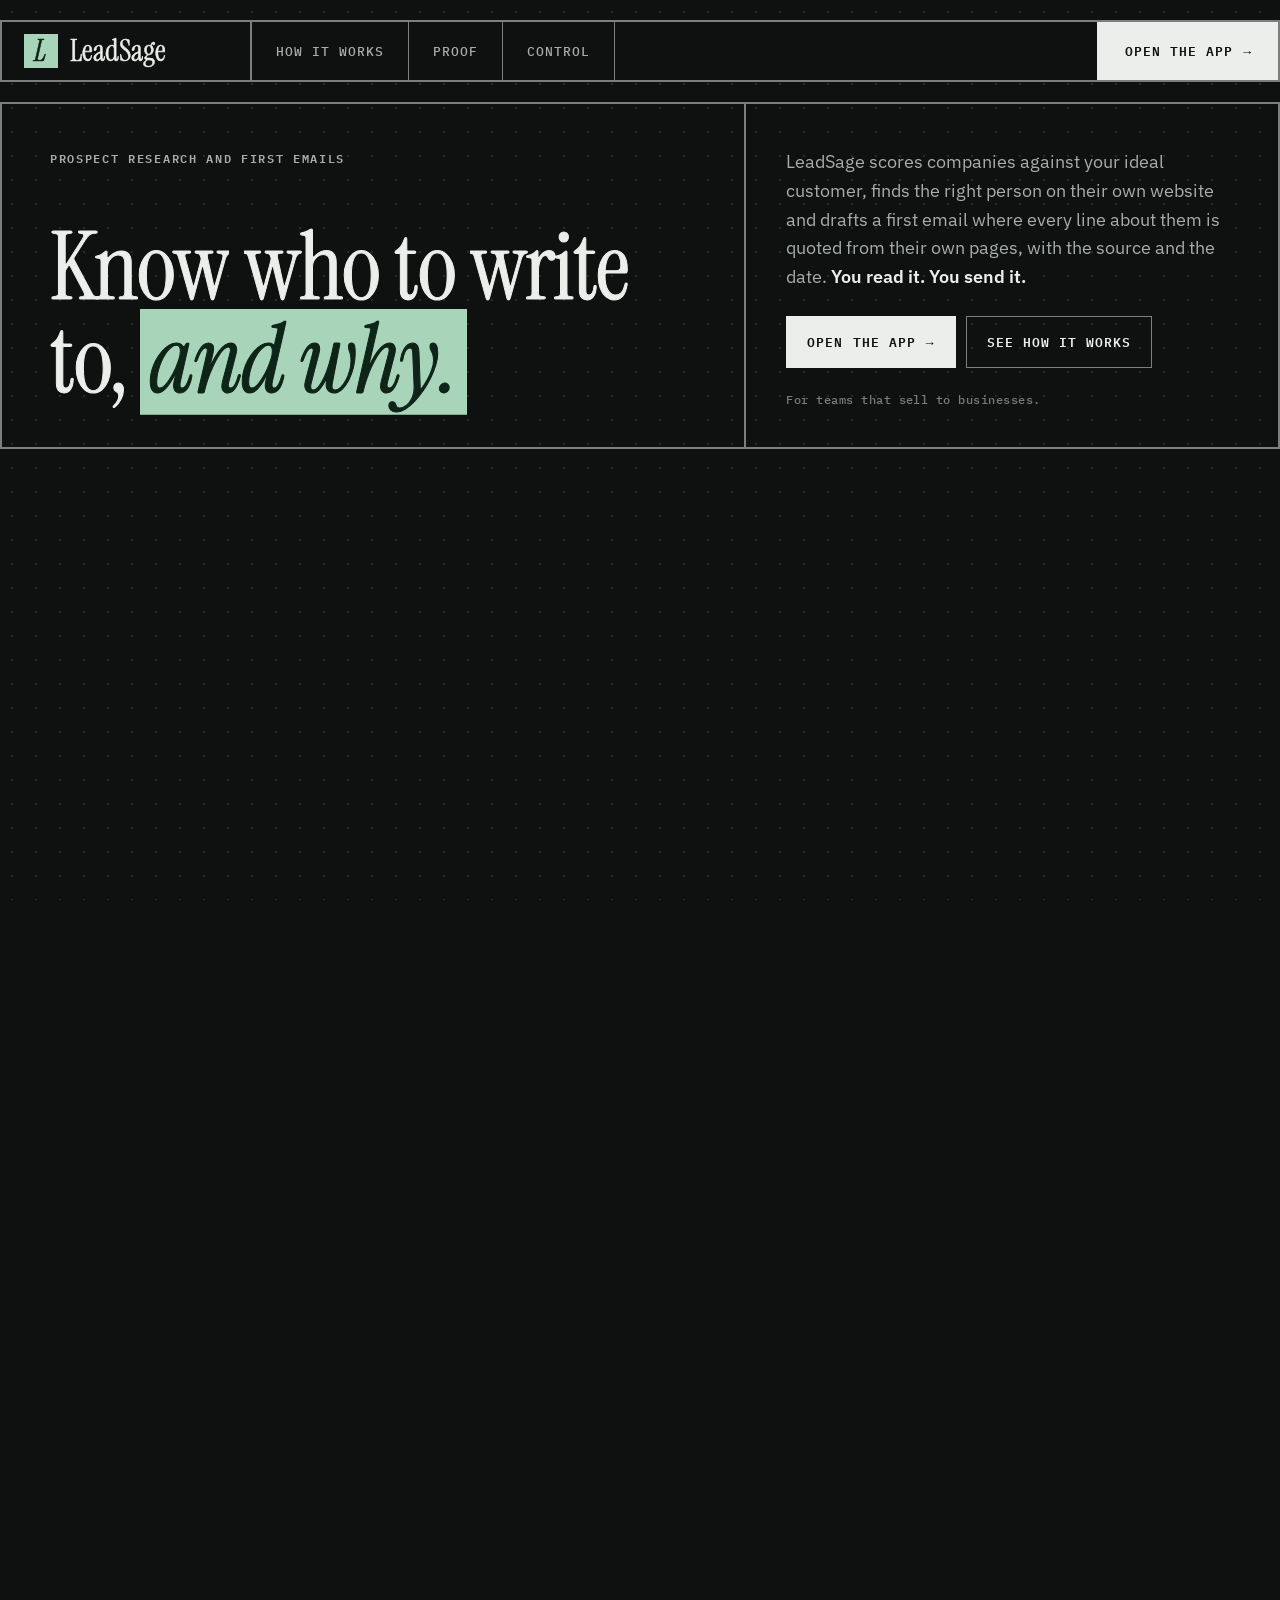
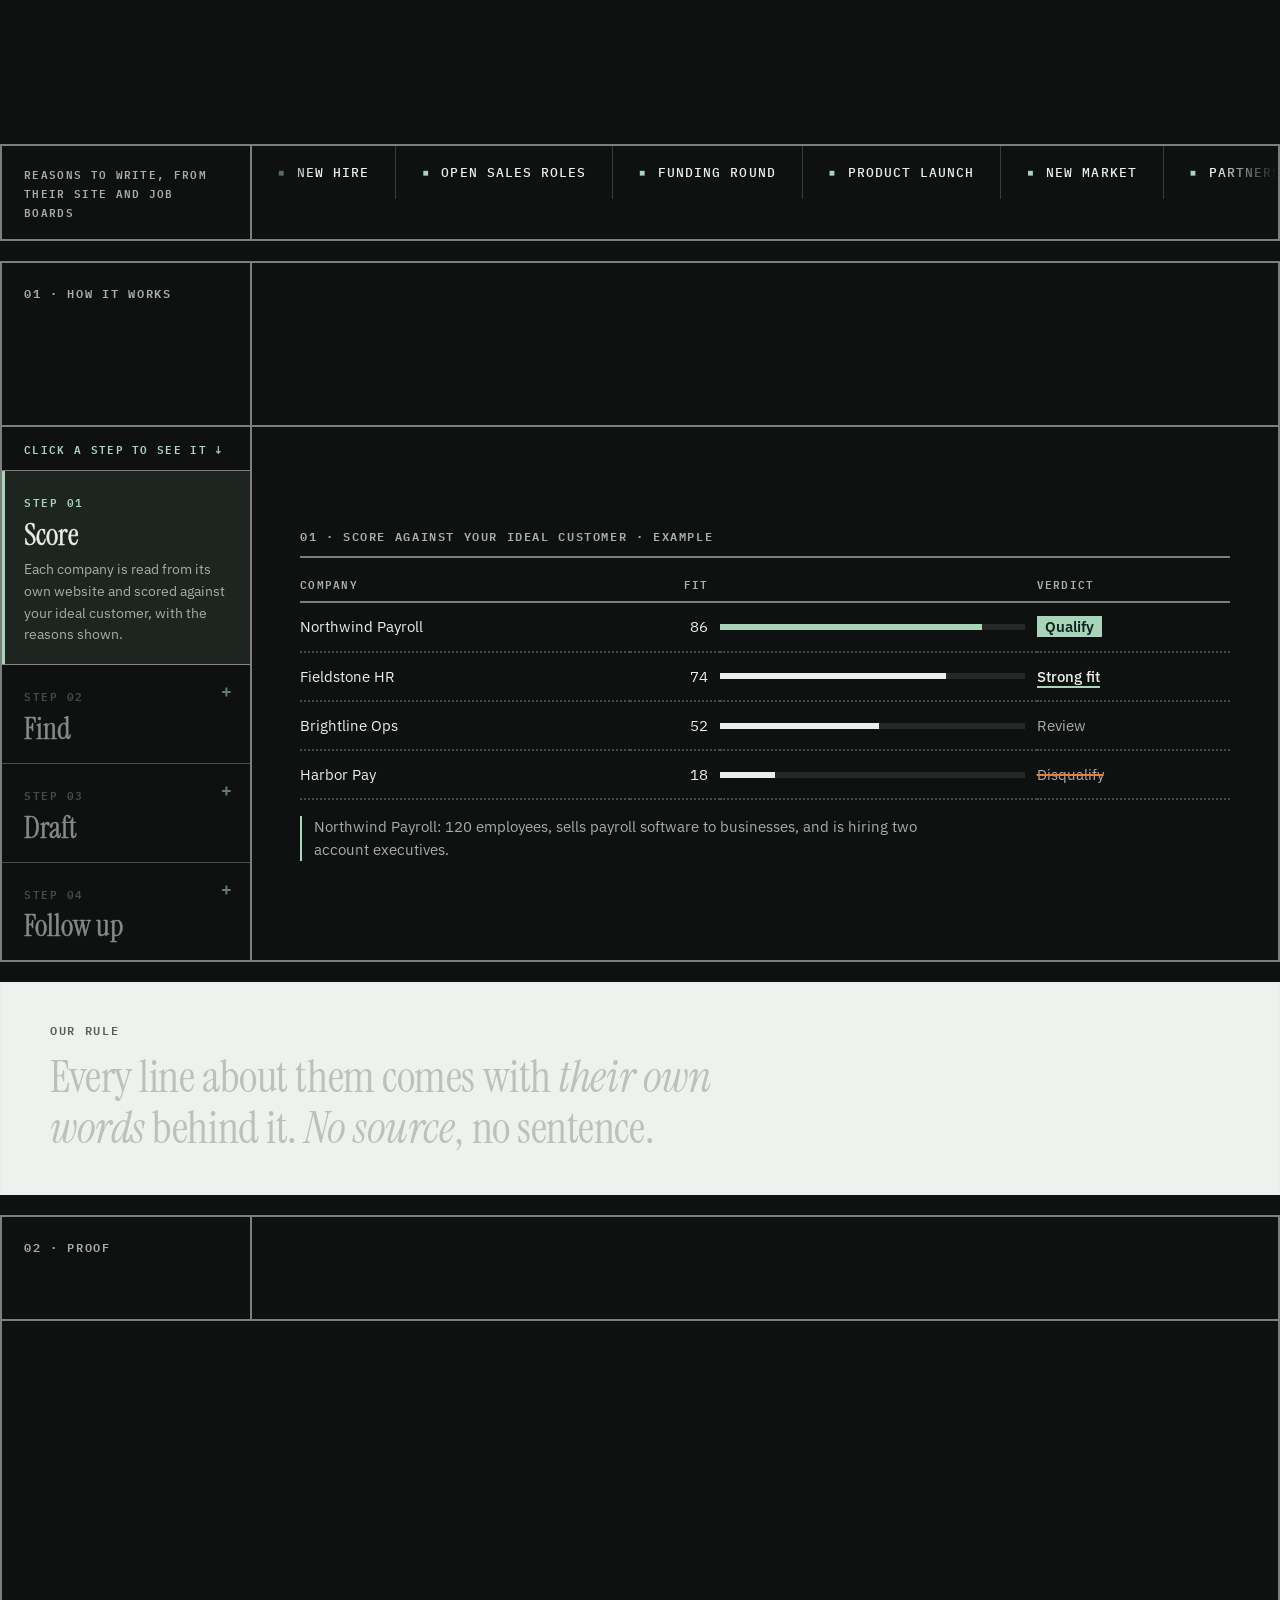
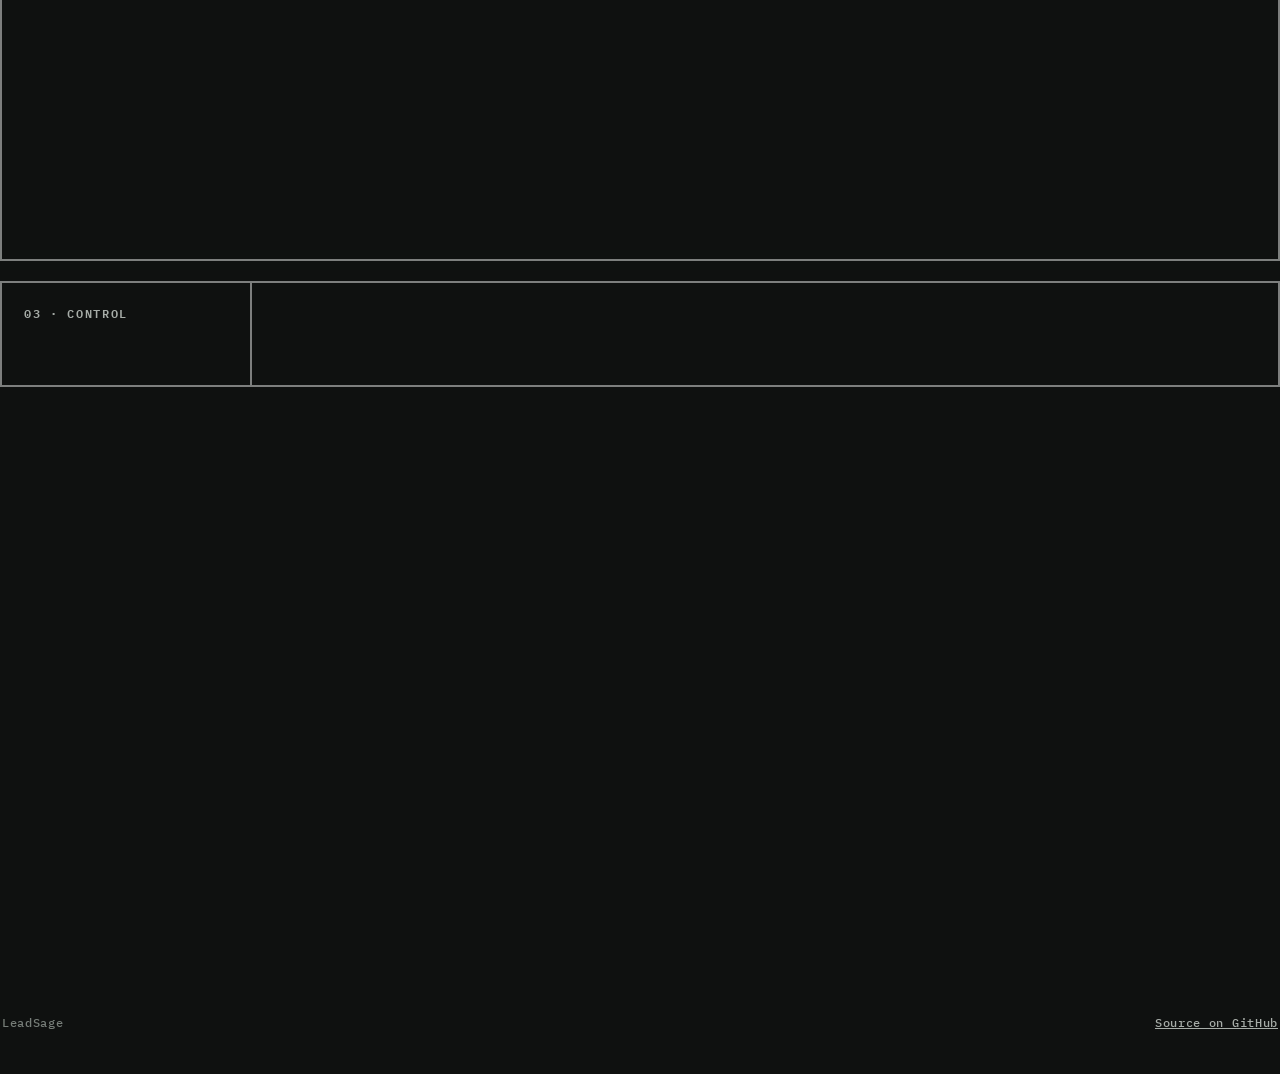
==== commit 90107eb4: "Merge pull request #38 from Sp-dev5/shaivi/security-site-csp Website: no inline script or styles, st" ====
--- a/site/index.html
+++ b/site/index.html
@@ -3,272 +3,13 @@
 <head>
   <meta charset="utf-8">
   <meta name="viewport" content="width=device-width, initial-scale=1">
+  <meta http-equiv="Content-Security-Policy" content="default-src 'self'; script-src 'self'; style-src 'self'; img-src 'self'; font-src 'self'; connect-src 'none'; object-src 'none'; base-uri 'none'; form-action 'none'">
+  <meta name="referrer" content="no-referrer">
   <title>LeadSage</title>
   <meta name="description" content="LeadSage scores companies against your ideal customer, finds the right person on their own website and drafts a first email where every line about them is quoted from their own pages.">
   <link rel="icon" href="assets/icon.svg" type="image/svg+xml">
   <link rel="preload" href="assets/fonts/instrument-serif-400.woff2" as="font" type="font/woff2" crossorigin>
-  <style>
-    @font-face { font-family: "Instrument Serif"; src: url("assets/fonts/instrument-serif-400.woff2") format("woff2"); font-weight: 400; font-style: normal; font-display: swap; }
-    @font-face { font-family: "Instrument Serif"; src: url("assets/fonts/instrument-serif-400-italic.woff2") format("woff2"); font-weight: 400; font-style: italic; font-display: swap; }
-    @font-face { font-family: "IBM Plex Sans"; src: url("assets/fonts/ibm-plex-sans.woff2") format("woff2"); font-weight: 400 600; font-display: swap; }
-    @font-face { font-family: "IBM Plex Mono"; src: url("assets/fonts/ibm-plex-mono-400.woff2") format("woff2"); font-weight: 400; font-display: swap; }
-    @font-face { font-family: "IBM Plex Mono"; src: url("assets/fonts/ibm-plex-mono-500.woff2") format("woff2"); font-weight: 500; font-display: swap; }
-    @font-face { font-family: "IBM Plex Mono"; src: url("assets/fonts/ibm-plex-mono-600.woff2") format("woff2"); font-weight: 600; font-display: swap; }
-
-    :root {
-      --page: #0F1110; --raised: #161917; --panel-rgb: 15, 17, 16;
-      --ink-rgb: 236, 238, 235; --hl-rgb: 168, 213, 186;
-      --ink: #ECEEEB; --soft: #A7ADA8; --faint: #767D78;
-      --rule: rgba(var(--ink-rgb), .5); --rule-soft: rgba(var(--ink-rgb), .2); --dot: rgba(var(--ink-rgb), .26);
-      --pen: #F07A3C; --pen-dark: #C2531C;
-      --card: #EFF1EE; --card-ink: #0F120F; --card-soft: #566058;
-      --hl: #A8D5BA; --hl-ink: #0E2418; --hl-soft: rgba(var(--hl-rgb), .45);
-      --spot-rgb: 168, 213, 186;
-      --serif: "Instrument Serif", Georgia, serif; --sans: "IBM Plex Sans", system-ui, sans-serif; --mono: "IBM Plex Mono", ui-monospace, monospace;
-      --ease: cubic-bezier(.2, .7, .2, 1);
-      color-scheme: dark;
-    }
-    * { box-sizing: border-box; }
-    html { scroll-behavior: smooth; -webkit-text-size-adjust: 100%; }
-    body { margin: 0; color: var(--ink); font: 400 16px/1.55 var(--sans); background-color: var(--page); }
-    a { color: inherit; }
-    img { max-width: 100%; display: block; }
-    button { font: inherit; color: inherit; background: none; border: 0; padding: 0; cursor: pointer; text-align: left; }
-    ::selection { background: var(--hl); color: var(--hl-ink); }
-    :focus-visible { outline: 2px solid var(--hl); outline-offset: 2px; }
-
-    .nb { max-width: 1320px; margin: 20px auto 0; }
-    .bg { position: fixed; inset: 0; z-index: -1; overflow: hidden; pointer-events: none; }
-    .bg .dots { position: absolute; inset: 0; background-image: radial-gradient(rgba(var(--ink-rgb), .12) 1.2px, transparent 1.3px); background-size: 24px 24px; }
-    .spot { position: absolute; inset: 0; pointer-events: none; background-image: radial-gradient(rgba(var(--spot-rgb), .8) 1.5px, transparent 1.6px); background-size: 24px 24px;
-      -webkit-mask-image: radial-gradient(110px circle at var(--x, -999px) var(--y, -999px), #000 0%, rgba(0, 0, 0, .35) 55%, transparent 100%);
-      mask-image: radial-gradient(110px circle at var(--x, -999px) var(--y, -999px), #000 0%, rgba(0, 0, 0, .35) 55%, transparent 100%); }
-    .spot.core { background-image: radial-gradient(rgba(var(--spot-rgb), 1) 2.8px, transparent 3px);
-      -webkit-mask-image: radial-gradient(46px circle at var(--x, -999px) var(--y, -999px), #000 0%, #000 35%, transparent 100%);
-      mask-image: radial-gradient(46px circle at var(--x, -999px) var(--y, -999px), #000 0%, #000 35%, transparent 100%); }
-    .spot { --x: var(--lx); --y: var(--ly); }
-
-    .band { border-bottom: 2px solid var(--rule); }
-    .pad { padding: 64px 48px; }
-    main > * { border-left: 2px solid var(--rule); border-right: 2px solid var(--rule); }
-    main > .hero, main > .shot, main > .ticker, main > .sechead, main > .rule, main > .nums, main > .cta { margin-top: 20px; border-top: 2px solid var(--rule); }
-    main > .cta { border-bottom: 2px solid var(--rule); }
-
-    .top { position: sticky; top: 0; z-index: 20; display: grid; grid-template-columns: 250px 1fr auto; border: 2px solid var(--rule); background: var(--page); }
-    .mark { display: flex; align-items: center; gap: 12px; padding: 12px 22px; border-right: 2px solid var(--rule); text-decoration: none; }
-    .mark i { display: grid; place-items: center; width: 34px; height: 34px; background: var(--hl); color: var(--hl-ink); font: italic 400 30px/1 var(--serif); -webkit-text-stroke: .5px currentColor; padding-right: 2px; }
-    .mark span { font: 400 30px/1 var(--serif); -webkit-text-stroke: .5px currentColor; }
-    .nav { display: flex; font: 500 12.5px var(--mono); text-transform: uppercase; letter-spacing: .08em; }
-    .nav a { display: flex; align-items: center; padding: 0 24px; border-right: 1px solid var(--rule); color: var(--soft); text-decoration: none; transition: background 160ms, color 160ms; }
-    .nav a:hover { color: var(--ink); background: rgba(var(--ink-rgb), .06); }
-    .nav a.is-on { background: var(--hl); color: var(--hl-ink); }
-    .go { display: flex; align-items: center; gap: 10px; padding: 0 26px; font: 600 13px var(--mono); text-transform: uppercase; letter-spacing: .08em; background: var(--ink); color: var(--card-ink); text-decoration: none; border-left: 2px solid var(--rule); transition: background 160ms; }
-    .go:hover { background: var(--hl); color: var(--hl-ink); }
-    .arr { display: inline-block; transition: transform 200ms var(--ease); }
-    a:hover .arr { transform: translateX(4px); }
-
-    .kick { margin: 0; font: 600 12px var(--mono); letter-spacing: .14em; text-transform: uppercase; color: var(--soft); }
-    h1 { margin: 0; font: 400 clamp(54px, 7.4vw, 104px)/.98 var(--serif); letter-spacing: -.015em; -webkit-text-stroke: 1px currentColor; }
-    h2 { margin: 0; font: 400 clamp(38px, 4.6vw, 62px)/1.02 var(--serif); letter-spacing: -.01em; -webkit-text-stroke: .8px currentColor; text-wrap: balance; }
-    h3 { margin: 0; font: 400 28px/1.15 var(--serif); -webkit-text-stroke: .5px currentColor; }
-    mark { background: none; font-style: italic; color: var(--hl-ink); padding: 0 .1em; margin: 0 -.03em; -webkit-box-decoration-break: clone; box-decoration-break: clone;
-      background-image: linear-gradient(var(--hl), var(--hl)); background-repeat: no-repeat; background-size: 0% 86%; background-position: 0 62%; transition: background-size 1s var(--ease); }
-    .in mark, mark.on { background-size: 100% 86%; }
-    .lede { margin: 0; font-size: 18px; line-height: 1.6; color: var(--soft); max-width: 560px; }
-    .lede b { color: var(--ink); font-weight: 600; }
-    .fine { margin: 0; font: 500 12px var(--mono); color: var(--faint); letter-spacing: .04em; }
-
-    .btn { display: inline-flex; align-items: center; gap: 10px; font: 600 13px var(--mono); text-transform: uppercase; letter-spacing: .08em; padding: 14px 20px; border: 1px solid var(--ink); background: var(--ink); color: var(--card-ink); text-decoration: none; transition: background 150ms, color 150ms, border-color 150ms; }
-    .btn:hover { background: var(--hl); border-color: var(--hl); color: var(--hl-ink); }
-    .btn.line { background: transparent; color: var(--ink); border-color: var(--rule); }
-    .btn.line:hover { border-color: var(--hl); color: var(--hl); background: transparent; }
-    .actions { display: flex; flex-wrap: wrap; gap: 10px; }
-
-    .hero { display: grid; grid-template-columns: 7fr 5fr; }
-    .hero .h { padding: 44px 48px 40px; border-right: 2px solid var(--rule); display: grid; gap: 28px; align-content: space-between; }
-    .hero .s { padding: 44px 40px 40px; display: grid; gap: 24px; align-content: end; }
-    .w { display: inline-block; overflow: hidden; vertical-align: bottom; padding-bottom: .1em; margin-bottom: -.1em; }
-    .w > span { display: inline-block; transform: translateY(112%); animation: up 760ms var(--ease) forwards; animation-delay: calc(var(--i) * 70ms + 120ms); }
-    @keyframes up { to { transform: none; } }
-    .shot { border-top: 2px solid var(--rule); padding: 0; margin: 0; position: relative; }
-    .shot figcaption { display: flex; justify-content: space-between; gap: 16px; padding: 12px 22px; font: 500 11.5px var(--mono); text-transform: uppercase; letter-spacing: .12em; color: var(--soft); border-bottom: 1px solid var(--rule); }
-    .shot .frame { padding: 28px 28px 0; overflow: hidden; }
-    .shot img { width: 100%; height: auto; border: 1px solid var(--rule); border-bottom: 0; transform: translateY(18px); opacity: .0; transition: transform 1.1s var(--ease), opacity .9s ease; }
-    .shot.in img { transform: none; opacity: 1; }
-
-    .ticker { display: grid; grid-template-columns: 250px 1fr; }
-    .ticker .lab { padding: 18px 22px; border-right: 2px solid var(--rule); font: 600 11px var(--mono); text-transform: uppercase; letter-spacing: .12em; color: var(--soft); }
-    .marquee { overflow: hidden; -webkit-mask-image: linear-gradient(90deg, transparent, #000 6%, #000 94%, transparent); mask-image: linear-gradient(90deg, transparent, #000 6%, #000 94%, transparent); }
-    .track { display: flex; width: max-content; animation: slide 50s linear infinite; }
-    .marquee:hover .track { animation-play-state: paused; }
-    .sig { padding: 18px 26px; border-right: 1px solid var(--rule-soft); font: 500 13px var(--mono); text-transform: uppercase; letter-spacing: .08em; white-space: nowrap; }
-    .sig::before { content: "\25A0"; color: var(--hl); margin-right: 12px; font-size: 10px; vertical-align: 1px; }
-    @keyframes slide { to { transform: translateX(-50%); } }
-
-    .sechead { display: grid; grid-template-columns: 250px 1fr; border-bottom: 2px solid var(--rule); }
-    .sechead .no { padding: 20px 22px; border-right: 2px solid var(--rule); font: 600 12px var(--mono); letter-spacing: .14em; text-transform: uppercase; color: var(--soft); }
-    .sechead .t { padding: 20px 48px 22px; display: grid; gap: 14px; }
-
-    .pin { position: relative; }
-    .stick { display: grid; grid-template-columns: 250px 1fr; }
-    .steps { border-right: 2px solid var(--rule); }
-    .step:last-child button { border-bottom: 0; }
-    .step button { display: block; width: 100%; padding: 20px 22px; border-bottom: 1px solid var(--rule); transition: background 240ms, opacity 240ms, box-shadow 240ms; }
-    .step .num { font: 600 11px var(--mono); letter-spacing: .14em; color: var(--faint); }
-    .step b { display: block; font: 400 30px/1.1 var(--serif); -webkit-text-stroke: .5px currentColor; margin: 4px 0 0; }
-    .step .desc { display: block; font-size: 14px; color: var(--soft); padding-top: 8px; }
-    .more { display: grid; grid-template-rows: 1fr; overflow: hidden; }
-    .more > span { min-height: 0; }
-    .pin.tabbed .step button { opacity: .55; }
-    .pin.tabbed .step button:hover { opacity: .85; }
-    .pin.tabbed .step.is-on button { opacity: 1; background: rgba(var(--hl-rgb), .1); box-shadow: inset 3px 0 0 var(--hl); }
-    .pin.tabbed .step.is-on .num { color: var(--hl); }
-    .pin.tabbed .stick { min-height: 520px; }
-    .cue { display: none; margin: 0; padding: 12px 22px; border-bottom: 1px solid var(--rule); font: 600 11px var(--mono); letter-spacing: .12em; text-transform: uppercase; color: var(--hl); }
-    .pin.tabbed .cue { display: block; }
-    .pin.tabbed .step button { position: relative; cursor: pointer; }
-    .pin.tabbed .step:not(.is-on) button::after { content: "+"; position: absolute; right: 18px; top: 16px; font: 600 18px/1 var(--mono); color: var(--hl); }
-    .pin.tabbed .step button { padding-top: 18px; padding-bottom: 18px; }
-    .pin.tabbed .more { grid-template-rows: 0fr; transition: grid-template-rows 360ms var(--ease); }
-    .pin.tabbed .step.is-on .more { grid-template-rows: 1fr; }
-    .stage { padding: 36px 48px; display: grid; gap: 28px; }
-    .scene-label { font: 600 11.5px var(--mono); letter-spacing: .14em; text-transform: uppercase; color: var(--soft); margin-bottom: 16px; padding-bottom: 10px; border-bottom: 2px solid var(--rule); }
-    .pin.tabbed .stage { gap: 0; }
-    .pin.tabbed .scene { grid-area: 1 / 1; display: flex; flex-direction: column; justify-content: center; opacity: 0; visibility: hidden; transform: translateY(10px); transition: opacity 360ms ease, transform 440ms var(--ease), visibility 0s 440ms; }
-    .pin.tabbed .scene.on { opacity: 1; visibility: visible; transform: none; transition-delay: 0s; }
-    .pop { opacity: 0; transform: translateY(10px); transition: opacity 460ms ease, transform 540ms var(--ease); transition-delay: calc(var(--d, 0) * 120ms + 180ms); }
-    .scene.on .pop, .pin:not(.tabbed) .pop { opacity: 1; transform: none; }
-
-    table { width: 100%; border-collapse: collapse; font-size: 15px; }
-    th { text-align: left; font: 600 10.5px var(--mono); text-transform: uppercase; letter-spacing: .12em; color: var(--soft); padding: 0 12px 8px 0; border-bottom: 2px solid var(--rule); }
-    td { padding: 12px 12px 12px 0; border-bottom: 2px dotted var(--dot); font-variant-numeric: tabular-nums; }
-    .r { text-align: right; }
-    .num { font-family: var(--mono); }
-    .bar { height: 6px; background: rgba(var(--ink-rgb), .1); position: relative; min-width: 120px; }
-    .bar i { position: absolute; inset: 0 auto 0 0; width: 0; background: var(--ink); transition: width 900ms var(--ease); transition-delay: calc(var(--d, 0) * 120ms + 300ms); }
-    .bar i.hl { background: var(--hl); }
-    .scene.on .bar i, .pin:not(.tabbed) .bar i { width: var(--w); }
-    .v-q { background: var(--hl); color: var(--hl-ink); padding: 1px 8px; font-weight: 600; white-space: nowrap; }
-    .v-s { border-bottom: 2px solid var(--hl); font-weight: 500; white-space: nowrap; }
-    .v-r { color: var(--soft); }
-    .v-d { color: var(--soft); text-decoration: line-through; text-decoration-color: var(--pen); text-decoration-thickness: 2px; }
-    .why { margin: 16px 0 0; padding-left: 12px; border-left: 2px solid var(--hl); font-size: 14.5px; color: var(--soft); max-width: 640px; }
-    .pill { display: inline-block; font: 600 10.5px var(--mono); text-transform: uppercase; letter-spacing: .08em; padding: 1px 7px; border: 1px solid var(--rule); color: var(--soft); white-space: nowrap; }
-    .pill.hl { background: var(--hl); border-color: var(--hl); color: var(--hl-ink); }
-    .src { margin: 16px 0 0; font: 500 12.5px var(--mono); color: var(--soft); }
-
-    .letter { background: var(--card); color: var(--card-ink); padding: 22px 28px 14px; box-shadow: 0 1px 0 rgba(255, 255, 255, .08) inset, 0 16px 30px -18px #000; max-width: 640px; }
-    .letter .to { font: 500 12px var(--mono); color: var(--card-soft); letter-spacing: .06em; padding-bottom: 10px; margin-bottom: 14px; border-bottom: 1px solid rgba(15, 18, 15, .2); text-transform: uppercase; display: flex; justify-content: space-between; gap: 12px; flex-wrap: wrap; }
-    .letter p { margin: 0 0 12px; font-size: 16px; line-height: 1.6; }
-    .letter sup { font: 600 10.5px var(--mono); color: #2E6B48; margin-left: 2px; }
-    .hlx { background-image: linear-gradient(transparent 52%, var(--hl-soft) 52%, var(--hl-soft) 94%, transparent 94%); background-repeat: no-repeat; background-size: 0% 100%; transition: background-size 900ms var(--ease) 700ms; }
-    .scene.on .hlx, .pin:not(.tabbed) .hlx { background-size: 100% 100%; }
-
-    .tl { display: grid; grid-template-columns: repeat(4, 1fr); border: 1px solid var(--rule); }
-    .tl > div { padding: 16px 18px; border-right: 1px solid var(--rule); }
-    .tl > div:last-child { border-right: 0; }
-    .tl b { display: block; font: 400 40px/1 var(--serif); -webkit-text-stroke: .6px currentColor; }
-    .tl small { display: block; margin-top: 8px; font-size: 13.5px; color: var(--soft); }
-    .tl .first { background: rgba(var(--hl-rgb), .12); }
-
-    .rule { background: var(--card); color: var(--card-ink); padding: 36px 48px 40px; }
-    .rule .kick { color: var(--card-soft); }
-    .statement { margin: 12px 0 0; font: 400 clamp(30px, 3.5vw, 50px)/1.12 var(--serif); letter-spacing: -.01em; text-wrap: balance; }
-    .js .statement .sw { color: rgba(15, 18, 15, .22); transition: color 360ms ease, background-size 600ms var(--ease); }
-    .js .statement .sw.lit { color: var(--card-ink); }
-    .statement .key { background-image: linear-gradient(var(--hl), var(--hl)); background-repeat: no-repeat; background-position: 0 64%; background-size: 0% 80%; font-style: italic; }
-    .statement .key.lit { background-size: 100% 80%; }
-
-    .proof { display: grid; grid-template-columns: 5fr 7fr; }
-    .proof .txt { padding: 36px 40px; border-right: 2px solid var(--rule); display: grid; gap: 22px; align-content: start; }
-    .proof .demo { padding: 36px 40px; display: grid; gap: 18px; align-content: start; }
-    ul.list { margin: 0; padding: 0; list-style: none; border-top: 2px solid var(--rule); }
-    ul.list li { padding: 14px 0; border-bottom: 2px dotted var(--dot); color: var(--soft); font-size: 15.5px; }
-    ul.list li strong { color: var(--ink); font-weight: 600; display: block; }
-    .cite { display: inline; padding: 0 2px; border-bottom: 2px solid rgba(46, 107, 72, .5); transition: background 200ms; line-height: 1.6; }
-    .cite:hover, .cite.on { background: var(--hl-soft); }
-    .cite.cut { color: #6F766F; text-decoration: line-through; text-decoration-color: var(--pen-dark); text-decoration-thickness: 2px; border-bottom-color: transparent; }
-    .cite.cut.on { background: rgba(240, 122, 60, .18); }
-    .source { min-height: 92px; border: 1px solid var(--rule); padding: 14px 16px; font-size: 14.5px; color: var(--soft); transition: opacity 180ms, transform 180ms; max-width: 640px; }
-    .source b { color: var(--ink); font-weight: 600; }
-    .source .state { display: inline-block; font: 600 10.5px var(--mono); text-transform: uppercase; letter-spacing: .08em; padding: 2px 8px; background: var(--hl); color: var(--hl-ink); margin-bottom: 8px; }
-    .source.is-cut { border-color: var(--pen); }
-    .source.is-cut .state { background: transparent; color: var(--pen); border: 1px solid var(--pen); padding: 1px 7px; }
-    .source.swap { opacity: 0; transform: translateY(6px); }
-    .hint { margin: 0; font: 500 12px var(--mono); color: var(--faint); }
-
-    .cells { display: grid; grid-template-columns: repeat(3, 1fr); }
-    .cell { padding: 26px 28px 28px; border-right: 1px solid var(--rule); display: grid; gap: 12px; align-content: start; }
-    .cell:last-child { border-right: 0; }
-    .cell .idx { font: 600 11px var(--mono); letter-spacing: .14em; color: var(--faint); }
-    .cell p { margin: 0; color: var(--soft); font-size: 15.5px; }
-
-    .nums { display: grid; grid-template-columns: repeat(4, 1fr); }
-    .nums > div { padding: 22px 26px 26px; border-right: 1px solid var(--rule); }
-    .nums > div:last-child { border-right: 0; }
-    .nums small { display: block; font: 600 11.5px var(--mono); text-transform: uppercase; letter-spacing: .12em; color: var(--ink); }
-    .nums b { display: block; font: 400 88px/1.02 var(--serif); -webkit-text-stroke: 1px currentColor; font-weight: 400; margin-top: 4px; }
-    .nums p { margin: 6px 0 0; font: 500 12.5px var(--mono); color: var(--soft); }
-
-    .cta { display: grid; grid-template-columns: 7fr 5fr; }
-    .cta .h { padding: 40px 48px; border-right: 2px solid var(--rule); display: grid; gap: 16px; }
-    .cta .s { padding: 40px 40px; display: grid; gap: 18px; align-content: center; }
-
-    footer { max-width: 1320px; margin: 0 auto 30px; display: flex; justify-content: space-between; align-items: center; gap: 16px; flex-wrap: wrap; padding: 14px 2px; font: 500 11.5px var(--mono); color: var(--faint); letter-spacing: .06em; }
-    footer a { color: var(--soft); }
-    .motion-toggle { font: 500 11.5px var(--mono); color: var(--soft); border: 1px solid var(--rule-soft); padding: 6px 12px; }
-    .motion-toggle:hover { color: var(--ink); border-color: var(--hl); }
-
-    .js .reveal { opacity: 0; transform: translateY(18px); transition: opacity 700ms ease, transform 760ms var(--ease); }
-    .js .reveal.in { opacity: 1; transform: none; }
-    .js .reveal .cell { opacity: 0; transform: translateY(12px); transition: opacity 600ms ease, transform 700ms var(--ease); transition-delay: calc(var(--i, 0) * 110ms + 150ms); }
-    .js .reveal.in .cell { opacity: 1; transform: none; }
-
-    @media (max-width: 1000px) {
-      .hero, .proof, .cta { grid-template-columns: 1fr; }
-      .hero .h, .proof .txt, .cta .h { border-right: 0; border-bottom: 2px solid var(--rule); }
-      .stick, .sechead, .ticker { grid-template-columns: 1fr; }
-      .sechead .no, .ticker .lab { border-right: 0; border-bottom: 1px solid var(--rule); padding: 14px 22px; }
-      .steps { border-right: 0; border-bottom: 2px solid var(--rule); }
-      .cells { grid-template-columns: 1fr; }
-      .cell { border-right: 0; border-bottom: 1px solid var(--rule); }
-      .nums { grid-template-columns: 1fr 1fr; }
-      .nums > div:nth-child(2n) { border-right: 0; }
-      .nums > div { border-bottom: 1px solid var(--rule); }
-    }
-    @media (max-width: 720px) {
-      .nb { margin: 0; }
-      main > *, .top { border-left: 0; border-right: 0; }
-      .top { grid-template-columns: 1fr auto; }
-      .mark { border-right: 0; padding: 10px 16px; }
-      .mark span { font-size: 26px; }
-      .nav { display: none; }
-      .go { padding: 0 16px; font-size: 11px; }
-      .hero .h, .hero .s, .sechead .t, .stage, .proof .txt, .proof .demo, .cta .h, .cta .s, .rule { padding: 34px 18px; }
-      .shot .frame { padding: 16px 16px 0; }
-      .shot figcaption { padding: 10px 16px; }
-      .tl { grid-template-columns: 1fr 1fr; }
-      .tl > div:nth-child(2) { border-right: 0; }
-      .tl > div:nth-child(-n+2) { border-bottom: 1px solid var(--rule); }
-      .nums b { font-size: 60px; }
-      .nums > div { padding: 16px 18px; }
-      .cell { padding: 26px 18px; }
-      .hide-sm { display: none; }
-      .letter { padding: 18px 18px 10px; }
-      footer { margin: 0 18px 24px; }
-    }
-
-    @media (prefers-reduced-motion: reduce) {
-      html:not([data-motion="on"]) { scroll-behavior: auto; }
-      html:not([data-motion="on"]) .w > span { animation: none; transform: none; }
-      html:not([data-motion="on"]).js .reveal, html:not([data-motion="on"]).js .reveal .cell, html:not([data-motion="on"]) .pop, html:not([data-motion="on"]) .shot img { transform: none; transition: opacity 500ms ease; }
-      html:not([data-motion="on"]) .bar i, html:not([data-motion="on"]) .hlx, html:not([data-motion="on"]) mark { transition: none; }
-      html:not([data-motion="on"]) .track { animation: none; width: auto; flex-wrap: wrap; }
-      html:not([data-motion="on"]) .track [aria-hidden="true"] { display: none; }
-      html:not([data-motion="on"]) .marquee { -webkit-mask-image: none; mask-image: none; }
-      html:not([data-motion="on"]) a:hover .arr { transform: none; }
-    }
-  </style>
+  <link rel="stylesheet" href="assets/site.css">
 </head>
 <body>
 <div class="bg" aria-hidden="true">
@@ -331,47 +72,47 @@
             <div class="scene on">
               <div class="scene-label">01 · Score against your ideal customer · Example</div>
               <table>
-                <tr class="pop" style="--d:0"><th>Company</th><th class="r">Fit</th><th class="hide-sm" style="width:34%"></th><th>Verdict</th></tr>
-                <tr class="pop" style="--d:0"><td>Northwind Payroll</td><td class="r num">86</td><td class="hide-sm"><div class="bar"><i class="hl" style="--w:86%;--d:0"></i></div></td><td><span class="v-q">Qualify</span></td></tr>
-                <tr class="pop" style="--d:1"><td>Fieldstone HR</td><td class="r num">74</td><td class="hide-sm"><div class="bar"><i style="--w:74%;--d:1"></i></div></td><td><span class="v-s">Strong fit</span></td></tr>
-                <tr class="pop" style="--d:2"><td>Brightline Ops</td><td class="r num">52</td><td class="hide-sm"><div class="bar"><i style="--w:52%;--d:2"></i></div></td><td><span class="v-r">Review</span></td></tr>
-                <tr class="pop" style="--d:3"><td>Harbor Pay</td><td class="r num">18</td><td class="hide-sm"><div class="bar"><i style="--w:18%;--d:3"></i></div></td><td><span class="v-d">Disqualify</span></td></tr>
+                <tr class="pop d-0"><th>Company</th><th class="r">Fit</th><th class="hide-sm wd-34p"></th><th>Verdict</th></tr>
+                <tr class="pop d-0"><td>Northwind Payroll</td><td class="r num">86</td><td class="hide-sm"><div class="bar"><i class="hl bw-86 d-0"></i></div></td><td><span class="v-q">Qualify</span></td></tr>
+                <tr class="pop d-1"><td>Fieldstone HR</td><td class="r num">74</td><td class="hide-sm"><div class="bar"><i class="bw-74 d-1"></i></div></td><td><span class="v-s">Strong fit</span></td></tr>
+                <tr class="pop d-2"><td>Brightline Ops</td><td class="r num">52</td><td class="hide-sm"><div class="bar"><i class="bw-52 d-2"></i></div></td><td><span class="v-r">Review</span></td></tr>
+                <tr class="pop d-3"><td>Harbor Pay</td><td class="r num">18</td><td class="hide-sm"><div class="bar"><i class="bw-18 d-3"></i></div></td><td><span class="v-d">Disqualify</span></td></tr>
               </table>
-              <p class="why pop" style="--d:4">Northwind Payroll: 120 employees, sells payroll software to businesses, and is hiring two account executives.</p>
+              <p class="why pop d-4">Northwind Payroll: 120 employees, sells payroll software to businesses, and is hiring two account executives.</p>
             </div>
 
             <div class="scene">
               <div class="scene-label">02 · Find the person who runs sales · Example</div>
               <table>
-                <tr class="pop" style="--d:0"><th>Named on their site</th><th>Title</th><th></th></tr>
-                <tr class="pop" style="--d:0"><td><b>Priya Rao</b></td><td>Head of Sales</td><td><span class="pill hl">Buyer match</span></td></tr>
-                <tr class="pop" style="--d:1"><td>Dan Wu</td><td>Head of Engineering</td><td><span class="pill">Not a buyer</span></td></tr>
-                <tr class="pop" style="--d:2"><td>Mei Tan</td><td>Office Manager</td><td><span class="pill">Not a buyer</span></td></tr>
+                <tr class="pop d-0"><th>Named on their site</th><th>Title</th><th></th></tr>
+                <tr class="pop d-0"><td><b>Priya Rao</b></td><td>Head of Sales</td><td><span class="pill hl">Buyer match</span></td></tr>
+                <tr class="pop d-1"><td>Dan Wu</td><td>Head of Engineering</td><td><span class="pill">Not a buyer</span></td></tr>
+                <tr class="pop d-2"><td>Mei Tan</td><td>Office Manager</td><td><span class="pill">Not a buyer</span></td></tr>
               </table>
-              <p class="src pop" style="--d:3">Read from northwind.example/leadership on 14 Oct 2026. The name and the title are both on the page.</p>
+              <p class="src pop d-3">Read from northwind.example/leadership on 14 Oct 2026. The name and the title are both on the page.</p>
             </div>
 
             <div class="scene">
               <div class="scene-label">03 · Draft with every line quoted · Example</div>
-              <div class="letter pop" style="--d:0">
+              <div class="letter pop d-0">
                 <div class="to"><span>To: Priya Rao</span><span>Hook: new sales roles</span></div>
                 <p>Hi Priya,</p>
                 <p><span class="hlx">You are hiring two account executives for your Singapore office.</span><sup>1</sup></p>
                 <p>New reps spend their first weeks researching accounts. We research and qualify prospects and time the first message, so they start on warm conversations.</p>
                 <p>How are you planning to get the new team ramped on prospecting?</p>
               </div>
-              <p class="src pop" style="--d:2"><sup style="color:var(--hl)">1</sup> northwind.example/careers · read 14 Oct 2026</p>
+              <p class="src pop d-2"><sup class="hl-ink">1</sup> northwind.example/careers · read 14 Oct 2026</p>
             </div>
 
             <div class="scene">
               <div class="scene-label">04 · Follow up, then stop</div>
               <div class="tl">
-                <div class="first pop" style="--d:0"><b>Day 0</b><small>First email, sent by you</small></div>
-                <div class="pop" style="--d:1"><b>Day 3</b><small>One new detail</small></div>
-                <div class="pop" style="--d:2"><b>Day 7</b><small>Another new detail</small></div>
-                <div class="pop" style="--d:3"><b>Day 14</b><small>Last note, and says so</small></div>
+                <div class="first pop d-0"><b>Day 0</b><small>First email, sent by you</small></div>
+                <div class="pop d-1"><b>Day 3</b><small>One new detail</small></div>
+                <div class="pop d-2"><b>Day 7</b><small>Another new detail</small></div>
+                <div class="pop d-3"><b>Day 14</b><small>Last note, and says so</small></div>
               </div>
-              <p class="src pop" style="--d:4">Mark a reply and the sequence stops. Nothing goes out without your approval.</p>
+              <p class="src pop d-4">Mark a reply and the sequence stops. Nothing goes out without your approval.</p>
             </div>
           </div>
         </div>
@@ -413,9 +154,9 @@
         <div class="t reveal"><h2>Nothing goes out <mark>without you.</mark></h2></div>
       </div>
       <section class="cells band reveal">
-        <div class="cell" style="--i:0"><span class="idx">A</span><h3>You send every email</h3><p>The app never sends mail. You approve each draft, send it from your own mailbox and mark it sent.</p></div>
-        <div class="cell" style="--i:1"><span class="idx">B</span><h3>Scoring stays on your machine</h3><p>Scoring and contact finding use a local model. Drafting can use a free cloud model or stay local.</p></div>
-        <div class="cell" style="--i:2"><span class="idx">C</span><h3>Opt-out built in</h3><p>Every email ends with an opt-out line, and a do-not-contact list keeps a company out, even after rescoring.</p></div>
+        <div class="cell i-0"><span class="idx">A</span><h3>You send every email</h3><p>The app never sends mail. You approve each draft, send it from your own mailbox and mark it sent.</p></div>
+        <div class="cell i-1"><span class="idx">B</span><h3>Scoring stays on your machine</h3><p>Scoring and contact finding use a local model. Drafting can use a free cloud model or stay local.</p></div>
+        <div class="cell i-2"><span class="idx">C</span><h3>Opt-out built in</h3><p>Every email ends with an opt-out line, and a do-not-contact list keeps a company out, even after rescoring.</p></div>
       </section>
 
       <section class="nums band reveal" aria-label="By design">
@@ -441,228 +182,6 @@
     <a href="https://github.com/Sp-dev5/LeadSage">Source on GitHub</a>
   </footer>
 
-  <script>
-    (function () {
-      var root = document.documentElement;
-      root.classList.add("js");
-      var reduceMq = matchMedia("(prefers-reduced-motion: reduce)");
-      var narrow = matchMedia("(max-width: 1000px)");
-      var saved = null;
-      try { saved = localStorage.getItem("motion"); } catch (e) {}
-      if (saved === "on") root.setAttribute("data-motion", "on");
-      function reduced() { return reduceMq.matches && root.getAttribute("data-motion") !== "on"; }
-
-      function splitWords(node, counter) {
-        Array.prototype.slice.call(node.childNodes).forEach(function (child) {
-          if (child.nodeType === 3) {
-            var frag = document.createDocumentFragment();
-            child.textContent.split(/(\s+)/).forEach(function (part) {
-              if (!part) return;
-              if (/^\s+$/.test(part)) { frag.appendChild(document.createTextNode(" ")); return; }
-              var outer = document.createElement("span");
-              outer.className = "w";
-              var inner = document.createElement("span");
-              inner.textContent = part;
-              inner.style.setProperty("--i", counter.n++);
-              outer.appendChild(inner);
-              frag.appendChild(outer);
-            });
-            child.parentNode.replaceChild(frag, child);
-          } else if (child.nodeType === 1 && child.tagName !== "MARK") {
-            splitWords(child, counter);
-          }
-        });
-      }
-      var h1 = document.querySelector("[data-split]");
-      var split = false;
-      function ensureSplit() { if (h1 && !split && !reduced()) { split = true; splitWords(h1, { n: 0 }); } }
-      ensureSplit();
-
-      var pills = Array.prototype.slice.call(document.querySelectorAll("#pills a"));
-      var spots = [["how", document.getElementById("how"), document.getElementById("pin")],
-                   ["proof", document.getElementById("proof"), document.querySelector(".proof")],
-                   ["control", document.getElementById("control"), document.querySelector(".cells")]];
-      function onScrollSpy() {
-        var mid = window.innerHeight * 0.45, on = "";
-        spots.forEach(function (s) {
-          if (s[1].getBoundingClientRect().top <= mid && s[2].getBoundingClientRect().bottom >= mid) on = s[0];
-        });
-        pills.forEach(function (a) { a.classList.toggle("is-on", a.getAttribute("href") === "#" + on); });
-      }
-      window.addEventListener("scroll", onScrollSpy, { passive: true });
-      onScrollSpy();
-      if ("IntersectionObserver" in window) {
-        var io = new IntersectionObserver(function (entries) {
-          entries.forEach(function (e) { if (e.isIntersecting) { e.target.classList.add("in"); io.unobserve(e.target); } });
-        }, { threshold: 0.12 });
-        document.querySelectorAll(".reveal").forEach(function (el) { io.observe(el); });
-      } else {
-        document.querySelectorAll(".reveal").forEach(function (el) { el.classList.add("in"); });
-      }
-
-      var stText = document.getElementById("statementText");
-      var stWords = [];
-      (function () {
-        var words = [];
-        Array.prototype.slice.call(stText.childNodes).forEach(function (n) {
-          var key = n.nodeType === 1 && n.classList.contains("key");
-          if (key) {
-            var k = document.createElement("span");
-            k.className = "sw key";
-            k.textContent = n.textContent;
-            words.push(k);
-            return;
-          }
-          (n.textContent || "").split(/(\s+)/).forEach(function (part) {
-            if (!part) return;
-            if (/^\s+$/.test(part)) { words.push(document.createTextNode(" ")); return; }
-            var s = document.createElement("span");
-            s.className = "sw";
-            s.textContent = part;
-            words.push(s);
-          });
-        });
-        stText.textContent = "";
-        words.forEach(function (w) { stText.appendChild(w); if (w.className) stWords.push(w); });
-      })();
-      function onScrollStatement() {
-        var r = stText.getBoundingClientRect(), vh = window.innerHeight;
-        var p = reduced() ? 1 : Math.min(1, Math.max(0, (vh * 0.82 - r.top) / (r.height + vh * 0.28)));
-        var n = Math.ceil(p * stWords.length * 1.04);
-        stWords.forEach(function (w, i) { w.classList.toggle("lit", i < n); });
-      }
-      window.addEventListener("scroll", onScrollStatement, { passive: true });
-      window.addEventListener("resize", onScrollStatement);
-      onScrollStatement();
-
-      var counters = Array.prototype.slice.call(document.querySelectorAll("[data-to]"));
-      function runCounters() {
-        counters.forEach(function (el) {
-          var to = parseInt(el.getAttribute("data-to"), 10);
-          if (reduced() || to === 0) { el.textContent = to; return; }
-          var start = null;
-          el.textContent = "0";
-          function frame(ts) {
-            if (start === null) start = ts;
-            var k = Math.min(1, (ts - start) / 1300);
-            el.textContent = Math.round(to * (1 - Math.pow(1 - k, 3)));
-            if (k < 1) requestAnimationFrame(frame);
-          }
-          requestAnimationFrame(frame);
-        });
-      }
-      if ("IntersectionObserver" in window) {
-        var cio = new IntersectionObserver(function (entries) {
-          if (entries[0].isIntersecting) { cio.disconnect(); runCounters(); }
-        }, { threshold: 0.5 });
-        cio.observe(document.querySelector(".nums"));
-      }
-
-      var pin = document.getElementById("pin");
-      var steps = Array.prototype.slice.call(pin.querySelectorAll(".step"));
-      var scenes = Array.prototype.slice.call(pin.querySelectorAll(".scene"));
-      var current = 0, picked = false, inView = false, tick = null;
-      function show(i) {
-        current = i;
-        steps.forEach(function (s, k) { s.classList.toggle("is-on", k === i); });
-        scenes.forEach(function (s, k) { s.classList.toggle("on", k === i); });
-      }
-      function stopTour() { clearInterval(tick); tick = null; }
-      function runTour() {
-        stopTour();
-        if (picked || reduced() || !inView || !pin.classList.contains("tabbed")) return;
-        tick = setInterval(function () { show((current + 1) % steps.length); }, 6000);
-      }
-      function layout() {
-        var tabbed = !narrow.matches;
-        pin.classList.toggle("tabbed", tabbed);
-        if (tabbed) show(current);
-        else { scenes.forEach(function (s) { s.classList.add("on"); }); steps.forEach(function (s) { s.classList.remove("is-on"); }); }
-        runTour();
-      }
-      steps.forEach(function (s, k) {
-        s.querySelector("button").addEventListener("click", function () {
-          if (!pin.classList.contains("tabbed")) return;
-          picked = true;
-          stopTour();
-          show(k);
-        });
-      });
-      pin.addEventListener("mouseenter", stopTour);
-      pin.addEventListener("mouseleave", runTour);
-      if ("IntersectionObserver" in window) {
-        new IntersectionObserver(function (entries) { inView = entries[0].isIntersecting; runTour(); }, { threshold: 0.4 }).observe(pin);
-      }
-      window.addEventListener("resize", layout);
-      reduceMq.addEventListener && reduceMq.addEventListener("change", layout);
-      layout();
-
-      var toggle = document.getElementById("motion");
-      function paintToggle() {
-        toggle.hidden = !reduceMq.matches;
-        toggle.textContent = root.getAttribute("data-motion") === "on" ? "Animations on. Turn off" : "Your system asks for less motion. Play animations";
-      }
-      toggle.addEventListener("click", function () {
-        var on = root.getAttribute("data-motion") === "on";
-        if (on) root.removeAttribute("data-motion"); else root.setAttribute("data-motion", "on");
-        try { localStorage.setItem("motion", on ? "off" : "on"); } catch (e) {}
-        paintToggle();
-        ensureSplit();
-        layout();
-      });
-      paintToggle();
-
-      if (matchMedia("(hover: hover)").matches) {
-        var mx = -999, my = -999, queued = false;
-        var aim = function () {
-          queued = false;
-          root.style.setProperty("--lx", mx + "px");
-          root.style.setProperty("--ly", my + "px");
-        };
-        var queue = function () { if (!queued) { queued = true; requestAnimationFrame(aim); } };
-        window.addEventListener("mousemove", function (e) { mx = e.clientX; my = e.clientY; queue(); }, { passive: true });
-        root.addEventListener("mouseleave", function () { mx = -999; my = -999; queue(); });
-      }
-
-      var info = {
-        a: { cut: false, text: '<span class="state">Kept</span><br>Quoted from <b>northwind.example/news</b>: "Northwind opens Singapore office, hiring account executives" · read 14 Oct 2026' },
-        b: { cut: false, text: '<span class="state">Kept</span><br>Quoted from <b>northwind.example/careers</b>: "Account Executive (Singapore)" · read 14 Oct 2026' },
-        c: { cut: true, text: '<span class="state">Cut</span><br><b>No quote found.</b> Nothing on their site mentions an award, so this sentence never reaches the email.' }
-      };
-      var cites = Array.prototype.slice.call(document.querySelectorAll(".cite"));
-      var box = document.getElementById("source");
-      var demo = document.getElementById("demo");
-      var userPicked = false;
-      var timer = null;
-      function pick(k, fromUser) {
-        if (fromUser) { userPicked = true; clearInterval(timer); }
-        cites.forEach(function (c) { c.classList.toggle("on", c.getAttribute("data-k") === k); });
-        box.classList.add("swap");
-        setTimeout(function () {
-          box.innerHTML = info[k].text;
-          box.classList.toggle("is-cut", info[k].cut);
-          box.classList.remove("swap");
-        }, reduced() ? 0 : 180);
-      }
-      cites.forEach(function (c) {
-        c.addEventListener("click", function () { pick(c.getAttribute("data-k"), true); });
-        c.addEventListener("mouseenter", function () { if (matchMedia("(hover: hover)").matches) pick(c.getAttribute("data-k"), true); });
-        c.addEventListener("focus", function () { pick(c.getAttribute("data-k"), true); });
-      });
-      box.innerHTML = info.a.text;
-      if ("IntersectionObserver" in window && !reduced()) {
-        var seen = new IntersectionObserver(function (entries) {
-          if (!entries[0].isIntersecting) return;
-          seen.disconnect();
-          var order = ["b", "c", "a"], n = 0;
-          timer = setInterval(function () {
-            if (userPicked || n >= order.length) { clearInterval(timer); return; }
-            pick(order[n++], false);
-          }, 2600);
-        }, { threshold: 0.6 });
-        seen.observe(demo);
-      }
-    })();
-  </script>
+  <script src="assets/site.js"></script>
 </body>
 </html>
--- a/site/assets/site.css
+++ b/site/assets/site.css
@@ -0,0 +1,274 @@
+@font-face { font-family: "Instrument Serif"; src: url("fonts/instrument-serif-400.woff2") format("woff2"); font-weight: 400; font-style: normal; font-display: swap; }
+@font-face { font-family: "Instrument Serif"; src: url("fonts/instrument-serif-400-italic.woff2") format("woff2"); font-weight: 400; font-style: italic; font-display: swap; }
+@font-face { font-family: "IBM Plex Sans"; src: url("fonts/ibm-plex-sans.woff2") format("woff2"); font-weight: 400 600; font-display: swap; }
+@font-face { font-family: "IBM Plex Mono"; src: url("fonts/ibm-plex-mono-400.woff2") format("woff2"); font-weight: 400; font-display: swap; }
+@font-face { font-family: "IBM Plex Mono"; src: url("fonts/ibm-plex-mono-500.woff2") format("woff2"); font-weight: 500; font-display: swap; }
+@font-face { font-family: "IBM Plex Mono"; src: url("fonts/ibm-plex-mono-600.woff2") format("woff2"); font-weight: 600; font-display: swap; }
+
+:root {
+  --page: #0F1110; --raised: #161917; --panel-rgb: 15, 17, 16;
+  --ink-rgb: 236, 238, 235; --hl-rgb: 168, 213, 186;
+  --ink: #ECEEEB; --soft: #A7ADA8; --faint: #767D78;
+  --rule: rgba(var(--ink-rgb), .5); --rule-soft: rgba(var(--ink-rgb), .2); --dot: rgba(var(--ink-rgb), .26);
+  --pen: #F07A3C; --pen-dark: #C2531C;
+  --card: #EFF1EE; --card-ink: #0F120F; --card-soft: #566058;
+  --hl: #A8D5BA; --hl-ink: #0E2418; --hl-soft: rgba(var(--hl-rgb), .45);
+  --spot-rgb: 168, 213, 186;
+  --serif: "Instrument Serif", Georgia, serif; --sans: "IBM Plex Sans", system-ui, sans-serif; --mono: "IBM Plex Mono", ui-monospace, monospace;
+  --ease: cubic-bezier(.2, .7, .2, 1);
+  color-scheme: dark;
+}
+* { box-sizing: border-box; }
+html { scroll-behavior: smooth; -webkit-text-size-adjust: 100%; }
+body { margin: 0; color: var(--ink); font: 400 16px/1.55 var(--sans); background-color: var(--page); }
+a { color: inherit; }
+img { max-width: 100%; display: block; }
+button { font: inherit; color: inherit; background: none; border: 0; padding: 0; cursor: pointer; text-align: left; }
+::selection { background: var(--hl); color: var(--hl-ink); }
+:focus-visible { outline: 2px solid var(--hl); outline-offset: 2px; }
+
+.nb { max-width: 1320px; margin: 20px auto 0; }
+.bg { position: fixed; inset: 0; z-index: -1; overflow: hidden; pointer-events: none; }
+.bg .dots { position: absolute; inset: 0; background-image: radial-gradient(rgba(var(--ink-rgb), .12) 1.2px, transparent 1.3px); background-size: 24px 24px; }
+.spot { position: absolute; inset: 0; pointer-events: none; background-image: radial-gradient(rgba(var(--spot-rgb), .8) 1.5px, transparent 1.6px); background-size: 24px 24px;
+  -webkit-mask-image: radial-gradient(110px circle at var(--x, -999px) var(--y, -999px), #000 0%, rgba(0, 0, 0, .35) 55%, transparent 100%);
+  mask-image: radial-gradient(110px circle at var(--x, -999px) var(--y, -999px), #000 0%, rgba(0, 0, 0, .35) 55%, transparent 100%); }
+.spot.core { background-image: radial-gradient(rgba(var(--spot-rgb), 1) 2.8px, transparent 3px);
+  -webkit-mask-image: radial-gradient(46px circle at var(--x, -999px) var(--y, -999px), #000 0%, #000 35%, transparent 100%);
+  mask-image: radial-gradient(46px circle at var(--x, -999px) var(--y, -999px), #000 0%, #000 35%, transparent 100%); }
+.spot { --x: var(--lx); --y: var(--ly); }
+
+.band { border-bottom: 2px solid var(--rule); }
+.pad { padding: 64px 48px; }
+main > * { border-left: 2px solid var(--rule); border-right: 2px solid var(--rule); }
+main > .hero, main > .shot, main > .ticker, main > .sechead, main > .rule, main > .nums, main > .cta { margin-top: 20px; border-top: 2px solid var(--rule); }
+main > .cta { border-bottom: 2px solid var(--rule); }
+
+.top { position: sticky; top: 0; z-index: 20; display: grid; grid-template-columns: 250px 1fr auto; border: 2px solid var(--rule); background: var(--page); }
+.mark { display: flex; align-items: center; gap: 12px; padding: 12px 22px; border-right: 2px solid var(--rule); text-decoration: none; }
+.mark i { display: grid; place-items: center; width: 34px; height: 34px; background: var(--hl); color: var(--hl-ink); font: italic 400 30px/1 var(--serif); -webkit-text-stroke: .5px currentColor; padding-right: 2px; }
+.mark span { font: 400 30px/1 var(--serif); -webkit-text-stroke: .5px currentColor; }
+.nav { display: flex; font: 500 12.5px var(--mono); text-transform: uppercase; letter-spacing: .08em; }
+.nav a { display: flex; align-items: center; padding: 0 24px; border-right: 1px solid var(--rule); color: var(--soft); text-decoration: none; transition: background 160ms, color 160ms; }
+.nav a:hover { color: var(--ink); background: rgba(var(--ink-rgb), .06); }
+.nav a.is-on { background: var(--hl); color: var(--hl-ink); }
+.go { display: flex; align-items: center; gap: 10px; padding: 0 26px; font: 600 13px var(--mono); text-transform: uppercase; letter-spacing: .08em; background: var(--ink); color: var(--card-ink); text-decoration: none; border-left: 2px solid var(--rule); transition: background 160ms; }
+.go:hover { background: var(--hl); color: var(--hl-ink); }
+.arr { display: inline-block; transition: transform 200ms var(--ease); }
+a:hover .arr { transform: translateX(4px); }
+
+.kick { margin: 0; font: 600 12px var(--mono); letter-spacing: .14em; text-transform: uppercase; color: var(--soft); }
+h1 { margin: 0; font: 400 clamp(54px, 7.4vw, 104px)/.98 var(--serif); letter-spacing: -.015em; -webkit-text-stroke: 1px currentColor; }
+h2 { margin: 0; font: 400 clamp(38px, 4.6vw, 62px)/1.02 var(--serif); letter-spacing: -.01em; -webkit-text-stroke: .8px currentColor; text-wrap: balance; }
+h3 { margin: 0; font: 400 28px/1.15 var(--serif); -webkit-text-stroke: .5px currentColor; }
+mark { background: none; font-style: italic; color: var(--hl-ink); padding: 0 .1em; margin: 0 -.03em; -webkit-box-decoration-break: clone; box-decoration-break: clone;
+  background-image: linear-gradient(var(--hl), var(--hl)); background-repeat: no-repeat; background-size: 0% 86%; background-position: 0 62%; transition: background-size 1s var(--ease); }
+.in mark, mark.on { background-size: 100% 86%; }
+.lede { margin: 0; font-size: 18px; line-height: 1.6; color: var(--soft); max-width: 560px; }
+.lede b { color: var(--ink); font-weight: 600; }
+.fine { margin: 0; font: 500 12px var(--mono); color: var(--faint); letter-spacing: .04em; }
+
+.btn { display: inline-flex; align-items: center; gap: 10px; font: 600 13px var(--mono); text-transform: uppercase; letter-spacing: .08em; padding: 14px 20px; border: 1px solid var(--ink); background: var(--ink); color: var(--card-ink); text-decoration: none; transition: background 150ms, color 150ms, border-color 150ms; }
+.btn:hover { background: var(--hl); border-color: var(--hl); color: var(--hl-ink); }
+.btn.line { background: transparent; color: var(--ink); border-color: var(--rule); }
+.btn.line:hover { border-color: var(--hl); color: var(--hl); background: transparent; }
+.actions { display: flex; flex-wrap: wrap; gap: 10px; }
+
+.hero { display: grid; grid-template-columns: 7fr 5fr; }
+.hero .h { padding: 44px 48px 40px; border-right: 2px solid var(--rule); display: grid; gap: 28px; align-content: space-between; }
+.hero .s { padding: 44px 40px 40px; display: grid; gap: 24px; align-content: end; }
+.w { display: inline-block; overflow: hidden; vertical-align: bottom; padding-bottom: .1em; margin-bottom: -.1em; }
+.w > span { display: inline-block; transform: translateY(112%); animation: up 760ms var(--ease) forwards; animation-delay: calc(var(--i) * 70ms + 120ms); }
+@keyframes up { to { transform: none; } }
+.shot { border-top: 2px solid var(--rule); padding: 0; margin: 0; position: relative; }
+.shot figcaption { display: flex; justify-content: space-between; gap: 16px; padding: 12px 22px; font: 500 11.5px var(--mono); text-transform: uppercase; letter-spacing: .12em; color: var(--soft); border-bottom: 1px solid var(--rule); }
+.shot .frame { padding: 28px 28px 0; overflow: hidden; }
+.shot img { width: 100%; height: auto; border: 1px solid var(--rule); border-bottom: 0; transform: translateY(18px); opacity: .0; transition: transform 1.1s var(--ease), opacity .9s ease; }
+.shot.in img { transform: none; opacity: 1; }
+
+.ticker { display: grid; grid-template-columns: 250px 1fr; }
+.ticker .lab { padding: 18px 22px; border-right: 2px solid var(--rule); font: 600 11px var(--mono); text-transform: uppercase; letter-spacing: .12em; color: var(--soft); }
+.marquee { overflow: hidden; -webkit-mask-image: linear-gradient(90deg, transparent, #000 6%, #000 94%, transparent); mask-image: linear-gradient(90deg, transparent, #000 6%, #000 94%, transparent); }
+.track { display: flex; width: max-content; animation: slide 50s linear infinite; }
+.marquee:hover .track { animation-play-state: paused; }
+.sig { padding: 18px 26px; border-right: 1px solid var(--rule-soft); font: 500 13px var(--mono); text-transform: uppercase; letter-spacing: .08em; white-space: nowrap; }
+.sig::before { content: "\25A0"; color: var(--hl); margin-right: 12px; font-size: 10px; vertical-align: 1px; }
+@keyframes slide { to { transform: translateX(-50%); } }
+
+.sechead { display: grid; grid-template-columns: 250px 1fr; border-bottom: 2px solid var(--rule); }
+.sechead .no { padding: 20px 22px; border-right: 2px solid var(--rule); font: 600 12px var(--mono); letter-spacing: .14em; text-transform: uppercase; color: var(--soft); }
+.sechead .t { padding: 20px 48px 22px; display: grid; gap: 14px; }
+
+.pin { position: relative; }
+.stick { display: grid; grid-template-columns: 250px 1fr; }
+.steps { border-right: 2px solid var(--rule); }
+.step:last-child button { border-bottom: 0; }
+.step button { display: block; width: 100%; padding: 20px 22px; border-bottom: 1px solid var(--rule); transition: background 240ms, opacity 240ms, box-shadow 240ms; }
+.step .num { font: 600 11px var(--mono); letter-spacing: .14em; color: var(--faint); }
+.step b { display: block; font: 400 30px/1.1 var(--serif); -webkit-text-stroke: .5px currentColor; margin: 4px 0 0; }
+.step .desc { display: block; font-size: 14px; color: var(--soft); padding-top: 8px; }
+.more { display: grid; grid-template-rows: 1fr; overflow: hidden; }
+.more > span { min-height: 0; }
+.pin.tabbed .step button { opacity: .55; }
+.pin.tabbed .step button:hover { opacity: .85; }
+.pin.tabbed .step.is-on button { opacity: 1; background: rgba(var(--hl-rgb), .1); box-shadow: inset 3px 0 0 var(--hl); }
+.pin.tabbed .step.is-on .num { color: var(--hl); }
+.pin.tabbed .stick { min-height: 520px; }
+.cue { display: none; margin: 0; padding: 12px 22px; border-bottom: 1px solid var(--rule); font: 600 11px var(--mono); letter-spacing: .12em; text-transform: uppercase; color: var(--hl); }
+.pin.tabbed .cue { display: block; }
+.pin.tabbed .step button { position: relative; cursor: pointer; }
+.pin.tabbed .step:not(.is-on) button::after { content: "+"; position: absolute; right: 18px; top: 16px; font: 600 18px/1 var(--mono); color: var(--hl); }
+.pin.tabbed .step button { padding-top: 18px; padding-bottom: 18px; }
+.pin.tabbed .more { grid-template-rows: 0fr; transition: grid-template-rows 360ms var(--ease); }
+.pin.tabbed .step.is-on .more { grid-template-rows: 1fr; }
+.stage { padding: 36px 48px; display: grid; gap: 28px; }
+.scene-label { font: 600 11.5px var(--mono); letter-spacing: .14em; text-transform: uppercase; color: var(--soft); margin-bottom: 16px; padding-bottom: 10px; border-bottom: 2px solid var(--rule); }
+.pin.tabbed .stage { gap: 0; }
+.pin.tabbed .scene { grid-area: 1 / 1; display: flex; flex-direction: column; justify-content: center; opacity: 0; visibility: hidden; transform: translateY(10px); transition: opacity 360ms ease, transform 440ms var(--ease), visibility 0s 440ms; }
+.pin.tabbed .scene.on { opacity: 1; visibility: visible; transform: none; transition-delay: 0s; }
+.pop { opacity: 0; transform: translateY(10px); transition: opacity 460ms ease, transform 540ms var(--ease); transition-delay: calc(var(--d, 0) * 120ms + 180ms); }
+.scene.on .pop, .pin:not(.tabbed) .pop { opacity: 1; transform: none; }
+
+table { width: 100%; border-collapse: collapse; font-size: 15px; }
+th { text-align: left; font: 600 10.5px var(--mono); text-transform: uppercase; letter-spacing: .12em; color: var(--soft); padding: 0 12px 8px 0; border-bottom: 2px solid var(--rule); }
+td { padding: 12px 12px 12px 0; border-bottom: 2px dotted var(--dot); font-variant-numeric: tabular-nums; }
+.r { text-align: right; }
+.num { font-family: var(--mono); }
+.bar { height: 6px; background: rgba(var(--ink-rgb), .1); position: relative; min-width: 120px; }
+.bar i { position: absolute; inset: 0 auto 0 0; width: 0; background: var(--ink); transition: width 900ms var(--ease); transition-delay: calc(var(--d, 0) * 120ms + 300ms); }
+.bar i.hl { background: var(--hl); }
+.scene.on .bar i, .pin:not(.tabbed) .bar i { width: var(--w); }
+.v-q { background: var(--hl); color: var(--hl-ink); padding: 1px 8px; font-weight: 600; white-space: nowrap; }
+.v-s { border-bottom: 2px solid var(--hl); font-weight: 500; white-space: nowrap; }
+.v-r { color: var(--soft); }
+.v-d { color: var(--soft); text-decoration: line-through; text-decoration-color: var(--pen); text-decoration-thickness: 2px; }
+.why { margin: 16px 0 0; padding-left: 12px; border-left: 2px solid var(--hl); font-size: 14.5px; color: var(--soft); max-width: 640px; }
+.pill { display: inline-block; font: 600 10.5px var(--mono); text-transform: uppercase; letter-spacing: .08em; padding: 1px 7px; border: 1px solid var(--rule); color: var(--soft); white-space: nowrap; }
+.pill.hl { background: var(--hl); border-color: var(--hl); color: var(--hl-ink); }
+.src { margin: 16px 0 0; font: 500 12.5px var(--mono); color: var(--soft); }
+
+.letter { background: var(--card); color: var(--card-ink); padding: 22px 28px 14px; box-shadow: 0 1px 0 rgba(255, 255, 255, .08) inset, 0 16px 30px -18px #000; max-width: 640px; }
+.letter .to { font: 500 12px var(--mono); color: var(--card-soft); letter-spacing: .06em; padding-bottom: 10px; margin-bottom: 14px; border-bottom: 1px solid rgba(15, 18, 15, .2); text-transform: uppercase; display: flex; justify-content: space-between; gap: 12px; flex-wrap: wrap; }
+.letter p { margin: 0 0 12px; font-size: 16px; line-height: 1.6; }
+.letter sup { font: 600 10.5px var(--mono); color: #2E6B48; margin-left: 2px; }
+.hlx { background-image: linear-gradient(transparent 52%, var(--hl-soft) 52%, var(--hl-soft) 94%, transparent 94%); background-repeat: no-repeat; background-size: 0% 100%; transition: background-size 900ms var(--ease) 700ms; }
+.scene.on .hlx, .pin:not(.tabbed) .hlx { background-size: 100% 100%; }
+
+.tl { display: grid; grid-template-columns: repeat(4, 1fr); border: 1px solid var(--rule); }
+.tl > div { padding: 16px 18px; border-right: 1px solid var(--rule); }
+.tl > div:last-child { border-right: 0; }
+.tl b { display: block; font: 400 40px/1 var(--serif); -webkit-text-stroke: .6px currentColor; }
+.tl small { display: block; margin-top: 8px; font-size: 13.5px; color: var(--soft); }
+.tl .first { background: rgba(var(--hl-rgb), .12); }
+
+.rule { background: var(--card); color: var(--card-ink); padding: 36px 48px 40px; }
+.rule .kick { color: var(--card-soft); }
+.statement { margin: 12px 0 0; font: 400 clamp(30px, 3.5vw, 50px)/1.12 var(--serif); letter-spacing: -.01em; text-wrap: balance; }
+.js .statement .sw { color: rgba(15, 18, 15, .22); transition: color 360ms ease, background-size 600ms var(--ease); }
+.js .statement .sw.lit { color: var(--card-ink); }
+.statement .key { background-image: linear-gradient(var(--hl), var(--hl)); background-repeat: no-repeat; background-position: 0 64%; background-size: 0% 80%; font-style: italic; }
+.statement .key.lit { background-size: 100% 80%; }
+
+.proof { display: grid; grid-template-columns: 5fr 7fr; }
+.proof .txt { padding: 36px 40px; border-right: 2px solid var(--rule); display: grid; gap: 22px; align-content: start; }
+.proof .demo { padding: 36px 40px; display: grid; gap: 18px; align-content: start; }
+ul.list { margin: 0; padding: 0; list-style: none; border-top: 2px solid var(--rule); }
+ul.list li { padding: 14px 0; border-bottom: 2px dotted var(--dot); color: var(--soft); font-size: 15.5px; }
+ul.list li strong { color: var(--ink); font-weight: 600; display: block; }
+.cite { display: inline; padding: 0 2px; border-bottom: 2px solid rgba(46, 107, 72, .5); transition: background 200ms; line-height: 1.6; }
+.cite:hover, .cite.on { background: var(--hl-soft); }
+.cite.cut { color: #6F766F; text-decoration: line-through; text-decoration-color: var(--pen-dark); text-decoration-thickness: 2px; border-bottom-color: transparent; }
+.cite.cut.on { background: rgba(240, 122, 60, .18); }
+.source { min-height: 92px; border: 1px solid var(--rule); padding: 14px 16px; font-size: 14.5px; color: var(--soft); transition: opacity 180ms, transform 180ms; max-width: 640px; }
+.source b { color: var(--ink); font-weight: 600; }
+.source .state { display: inline-block; font: 600 10.5px var(--mono); text-transform: uppercase; letter-spacing: .08em; padding: 2px 8px; background: var(--hl); color: var(--hl-ink); margin-bottom: 8px; }
+.source.is-cut { border-color: var(--pen); }
+.source.is-cut .state { background: transparent; color: var(--pen); border: 1px solid var(--pen); padding: 1px 7px; }
+.source.swap { opacity: 0; transform: translateY(6px); }
+.hint { margin: 0; font: 500 12px var(--mono); color: var(--faint); }
+
+.cells { display: grid; grid-template-columns: repeat(3, 1fr); }
+.cell { padding: 26px 28px 28px; border-right: 1px solid var(--rule); display: grid; gap: 12px; align-content: start; }
+.cell:last-child { border-right: 0; }
+.cell .idx { font: 600 11px var(--mono); letter-spacing: .14em; color: var(--faint); }
+.cell p { margin: 0; color: var(--soft); font-size: 15.5px; }
+
+.nums { display: grid; grid-template-columns: repeat(4, 1fr); }
+.nums > div { padding: 22px 26px 26px; border-right: 1px solid var(--rule); }
+.nums > div:last-child { border-right: 0; }
+.nums small { display: block; font: 600 11.5px var(--mono); text-transform: uppercase; letter-spacing: .12em; color: var(--ink); }
+.nums b { display: block; font: 400 88px/1.02 var(--serif); -webkit-text-stroke: 1px currentColor; font-weight: 400; margin-top: 4px; }
+.nums p { margin: 6px 0 0; font: 500 12.5px var(--mono); color: var(--soft); }
+
+.cta { display: grid; grid-template-columns: 7fr 5fr; }
+.cta .h { padding: 40px 48px; border-right: 2px solid var(--rule); display: grid; gap: 16px; }
+.cta .s { padding: 40px 40px; display: grid; gap: 18px; align-content: center; }
+
+footer { max-width: 1320px; margin: 0 auto 30px; display: flex; justify-content: space-between; align-items: center; gap: 16px; flex-wrap: wrap; padding: 14px 2px; font: 500 11.5px var(--mono); color: var(--faint); letter-spacing: .06em; }
+footer a { color: var(--soft); }
+.motion-toggle { font: 500 11.5px var(--mono); color: var(--soft); border: 1px solid var(--rule-soft); padding: 6px 12px; }
+.motion-toggle:hover { color: var(--ink); border-color: var(--hl); }
+
+.js .reveal { opacity: 0; transform: translateY(18px); transition: opacity 700ms ease, transform 760ms var(--ease); }
+.js .reveal.in { opacity: 1; transform: none; }
+.js .reveal .cell { opacity: 0; transform: translateY(12px); transition: opacity 600ms ease, transform 700ms var(--ease); transition-delay: calc(var(--i, 0) * 110ms + 150ms); }
+.js .reveal.in .cell { opacity: 1; transform: none; }
+
+@media (max-width: 1000px) {
+  .hero, .proof, .cta { grid-template-columns: 1fr; }
+  .hero .h, .proof .txt, .cta .h { border-right: 0; border-bottom: 2px solid var(--rule); }
+  .stick, .sechead, .ticker { grid-template-columns: 1fr; }
+  .sechead .no, .ticker .lab { border-right: 0; border-bottom: 1px solid var(--rule); padding: 14px 22px; }
+  .steps { border-right: 0; border-bottom: 2px solid var(--rule); }
+  .cells { grid-template-columns: 1fr; }
+  .cell { border-right: 0; border-bottom: 1px solid var(--rule); }
+  .nums { grid-template-columns: 1fr 1fr; }
+  .nums > div:nth-child(2n) { border-right: 0; }
+  .nums > div { border-bottom: 1px solid var(--rule); }
+}
+@media (max-width: 720px) {
+  .nb { margin: 0; }
+  main > *, .top { border-left: 0; border-right: 0; }
+  .top { grid-template-columns: 1fr auto; }
+  .mark { border-right: 0; padding: 10px 16px; }
+  .mark span { font-size: 26px; }
+  .nav { display: none; }
+  .go { padding: 0 16px; font-size: 11px; }
+  .hero .h, .hero .s, .sechead .t, .stage, .proof .txt, .proof .demo, .cta .h, .cta .s, .rule { padding: 34px 18px; }
+  .shot .frame { padding: 16px 16px 0; }
+  .shot figcaption { padding: 10px 16px; }
+  .tl { grid-template-columns: 1fr 1fr; }
+  .tl > div:nth-child(2) { border-right: 0; }
+  .tl > div:nth-child(-n+2) { border-bottom: 1px solid var(--rule); }
+  .nums b { font-size: 60px; }
+  .nums > div { padding: 16px 18px; }
+  .cell { padding: 26px 18px; }
+  .hide-sm { display: none; }
+  .letter { padding: 18px 18px 10px; }
+  footer { margin: 0 18px 24px; }
+}
+
+@media (prefers-reduced-motion: reduce) {
+  html:not([data-motion="on"]) { scroll-behavior: auto; }
+  html:not([data-motion="on"]) .w > span { animation: none; transform: none; }
+  html:not([data-motion="on"]).js .reveal, html:not([data-motion="on"]).js .reveal .cell, html:not([data-motion="on"]) .pop, html:not([data-motion="on"]) .shot img { transform: none; transition: opacity 500ms ease; }
+  html:not([data-motion="on"]) .bar i, html:not([data-motion="on"]) .hlx, html:not([data-motion="on"]) mark { transition: none; }
+  html:not([data-motion="on"]) .track { animation: none; width: auto; flex-wrap: wrap; }
+  html:not([data-motion="on"]) .track [aria-hidden="true"] { display: none; }
+  html:not([data-motion="on"]) .marquee { -webkit-mask-image: none; mask-image: none; }
+  html:not([data-motion="on"]) a:hover .arr { transform: none; }
+}
+.d-0 { --d: 0; }
+.d-1 { --d: 1; }
+.d-2 { --d: 2; }
+.d-3 { --d: 3; }
+.d-4 { --d: 4; }
+.i-0 { --i: 0; }
+.i-1 { --i: 1; }
+.i-2 { --i: 2; }
+.bw-18 { --w: 18%; }
+.bw-52 { --w: 52%; }
+.bw-74 { --w: 74%; }
+.bw-86 { --w: 86%; }
+.hl-ink { color: var(--hl) !important; }
+.wd-34p { width: 34% !important; }
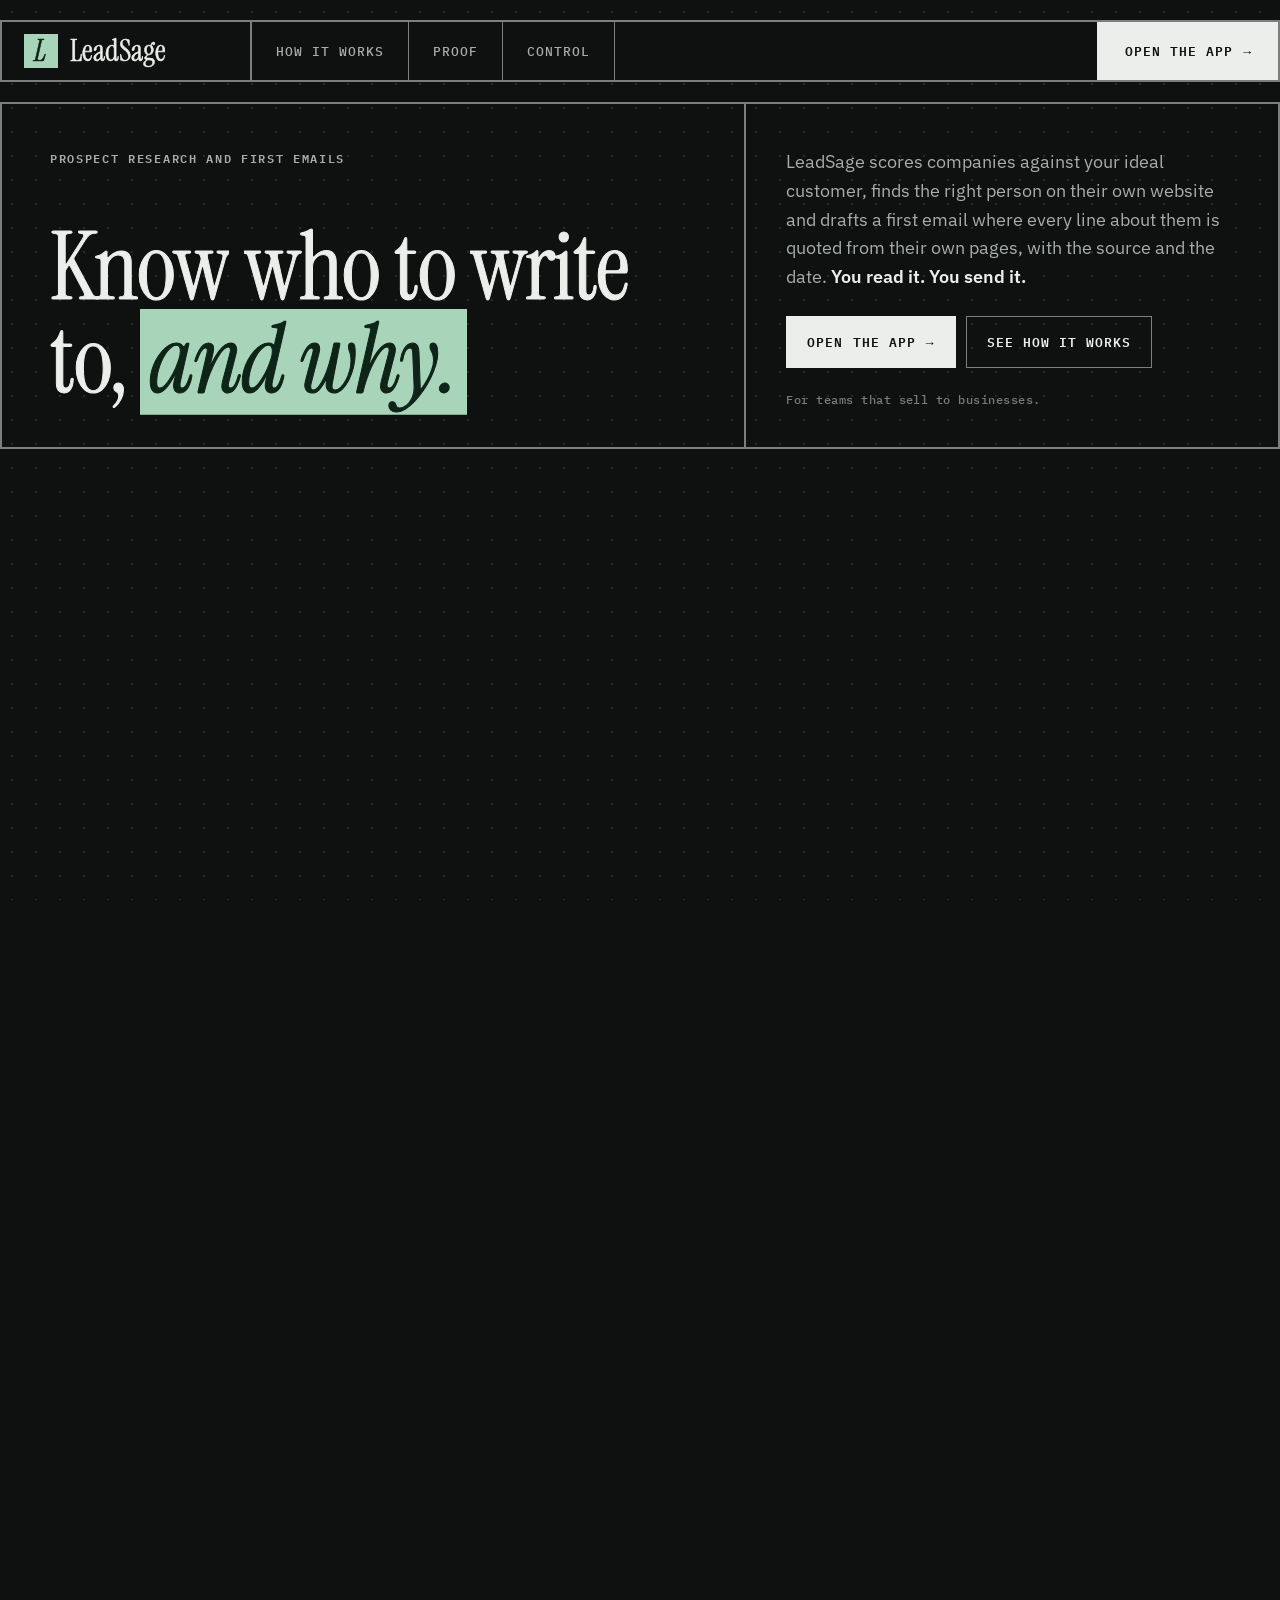
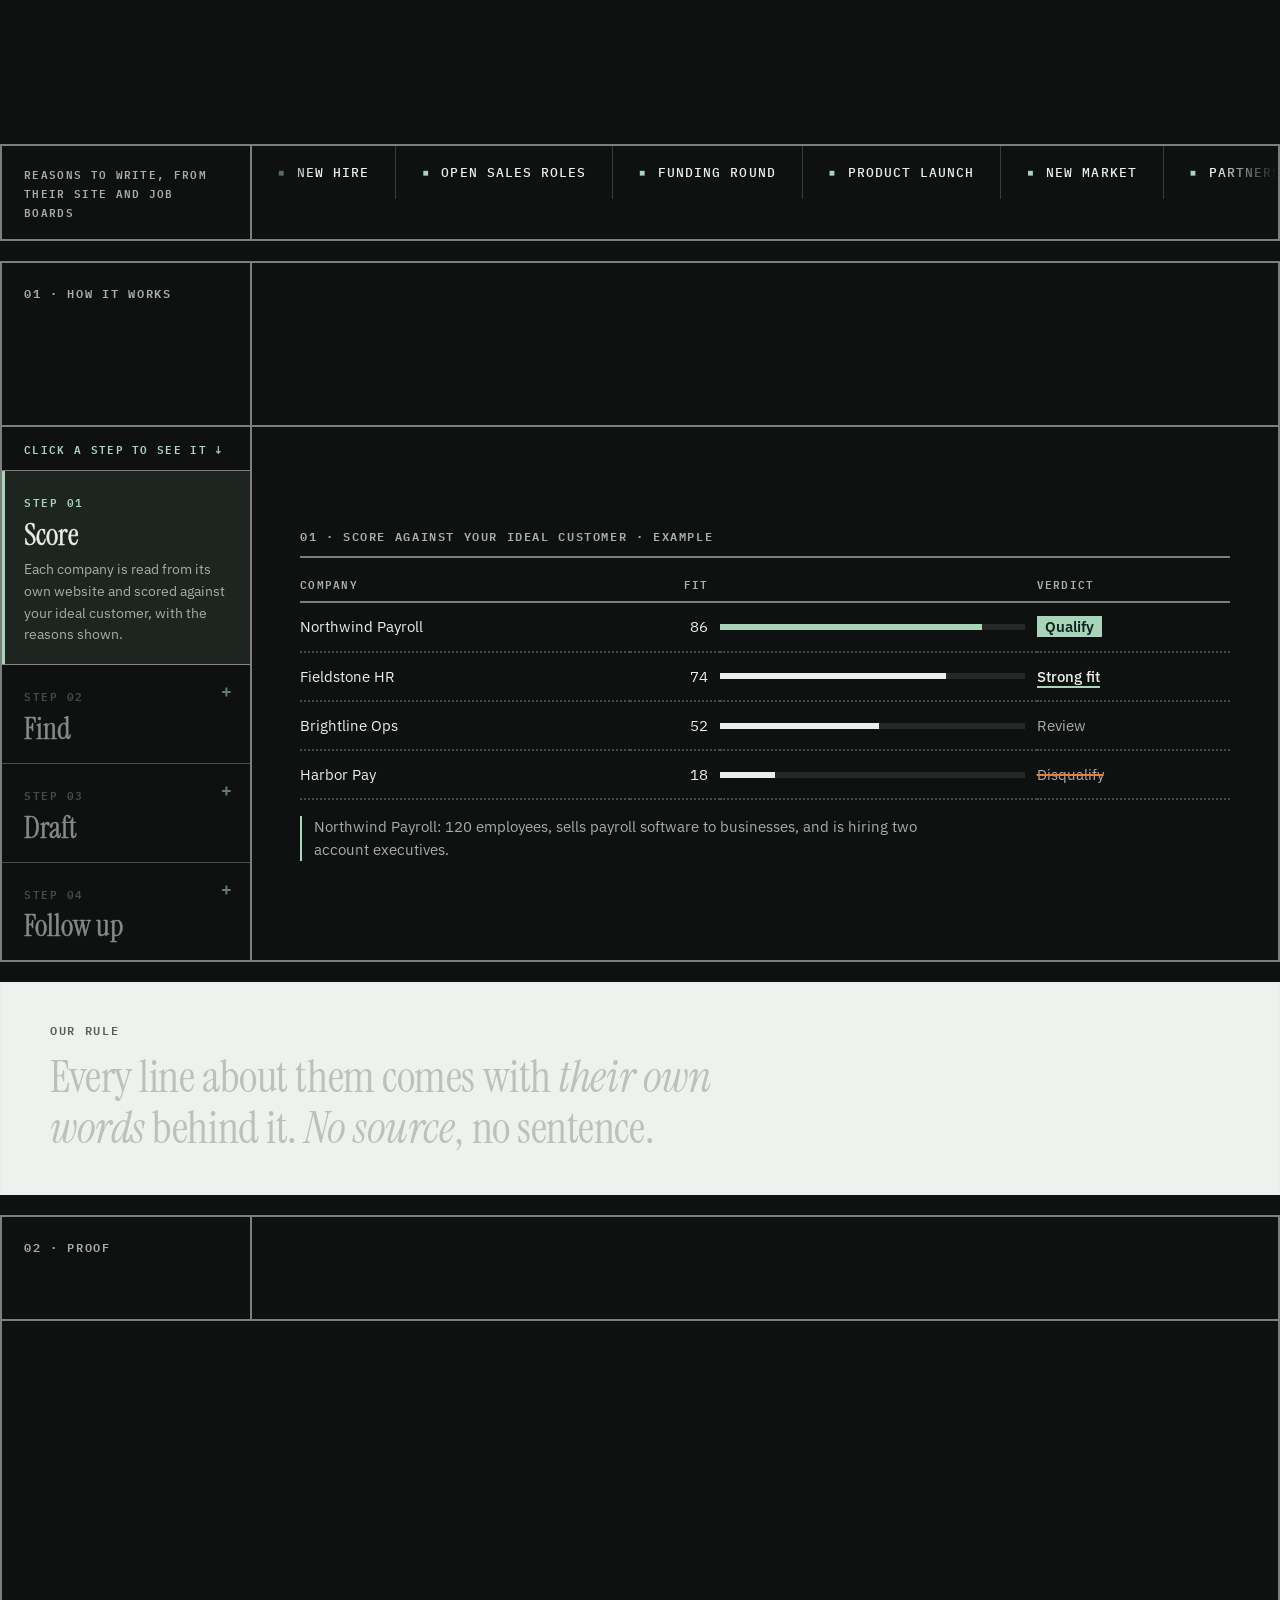
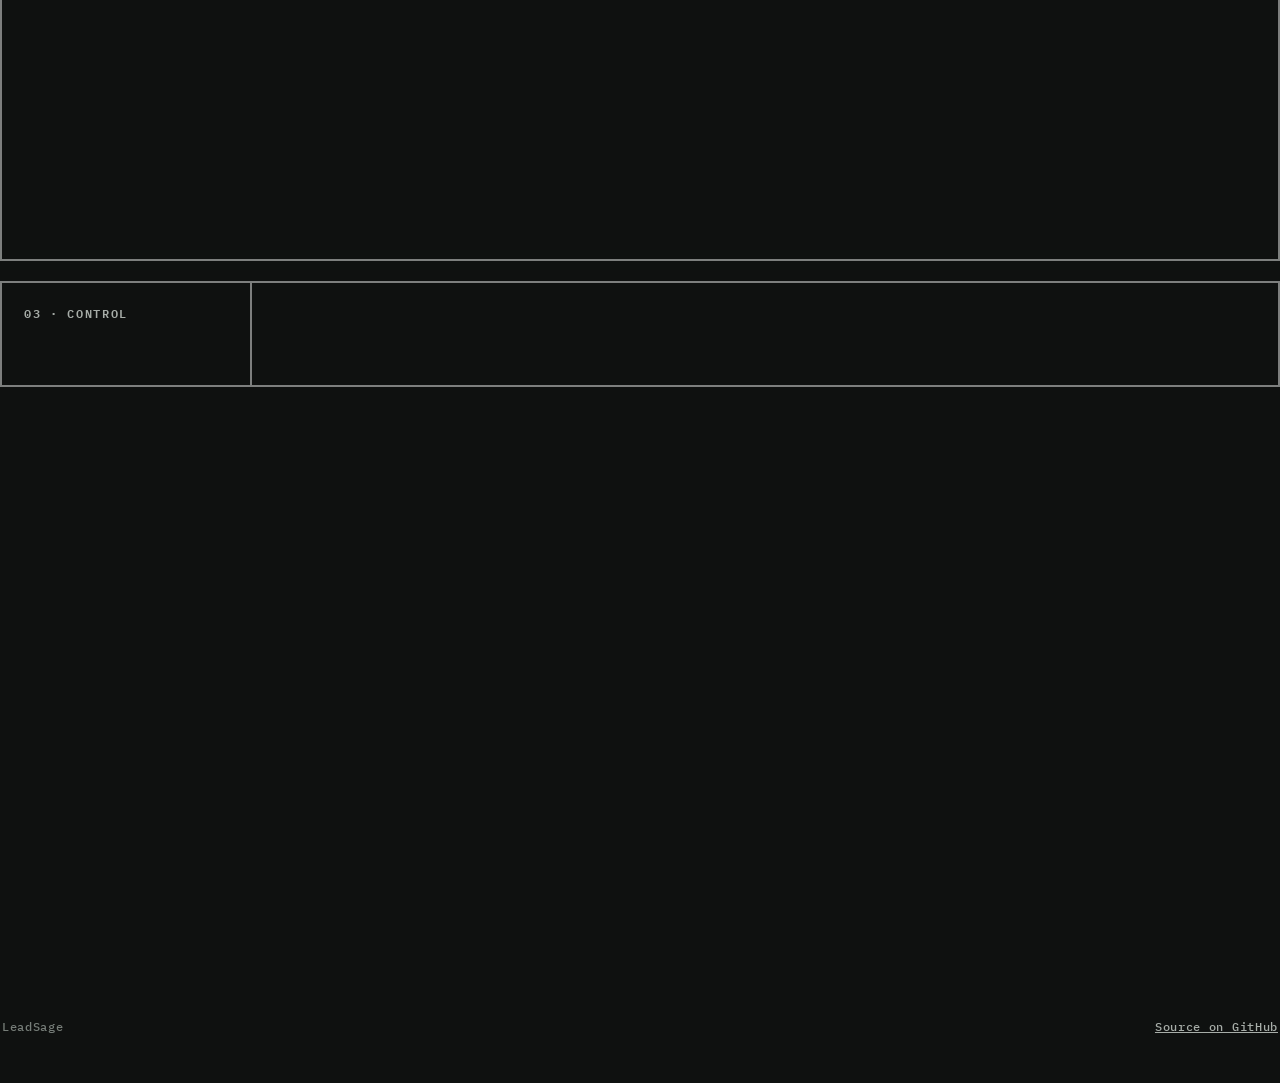
==== commit 86ae1c3a: "Add mailer, labelling page, deploy setup, and lead data updates Add the sending module with a daily " ====
--- a/site/index.html
+++ b/site/index.html
@@ -154,7 +154,7 @@
         <div class="t reveal"><h2>Nothing goes out <mark>without you.</mark></h2></div>
       </div>
       <section class="cells band reveal">
-        <div class="cell i-0"><span class="idx">A</span><h3>You send every email</h3><p>The app never sends mail. You approve each draft, send it from your own mailbox and mark it sent.</p></div>
+        <div class="cell i-0"><span class="idx">A</span><h3>You approve every email</h3><p>Nothing goes out until you approve the draft and click send. It leaves from your own mailbox, one email at a time, or you send it yourself.</p></div>
         <div class="cell i-1"><span class="idx">B</span><h3>Scoring stays on your machine</h3><p>Scoring and contact finding use a local model. Drafting can use a free cloud model or stay local.</p></div>
         <div class="cell i-2"><span class="idx">C</span><h3>Opt-out built in</h3><p>Every email ends with an opt-out line, and a do-not-contact list keeps a company out, even after rescoring.</p></div>
       </section>
@@ -162,7 +162,7 @@
       <section class="nums band reveal" aria-label="By design">
         <div><small>Sources</small><b><span data-to="1">1</span></b><p>for every line about a company</p></div>
         <div><small>Follow-ups</small><b><span data-to="3">3</span></b><p>at most, then it stops</p></div>
-        <div><small>Sent by the app</small><b><span data-to="0">0</span></b><p>you send every email</p></div>
+        <div><small>Sent without you</small><b><span data-to="0">0</span></b><p>every email waits for your click</p></div>
         <div><small>Words</small><b><span data-to="100">100</span></b><p>at most in a first email</p></div>
       </section>
 
--- a/site/assets/site.css
+++ b/site/assets/site.css
@@ -205,7 +205,7 @@
 .cta .s { padding: 40px 40px; display: grid; gap: 18px; align-content: center; }
 
 footer { max-width: 1320px; margin: 0 auto 30px; display: flex; justify-content: space-between; align-items: center; gap: 16px; flex-wrap: wrap; padding: 14px 2px; font: 500 11.5px var(--mono); color: var(--faint); letter-spacing: .06em; }
-footer a { color: var(--soft); }
+footer a { color: var(--soft); display: inline-flex; align-items: center; min-height: 24px; }
 .motion-toggle { font: 500 11.5px var(--mono); color: var(--soft); border: 1px solid var(--rule-soft); padding: 6px 12px; }
 .motion-toggle:hover { color: var(--ink); border-color: var(--hl); }
 
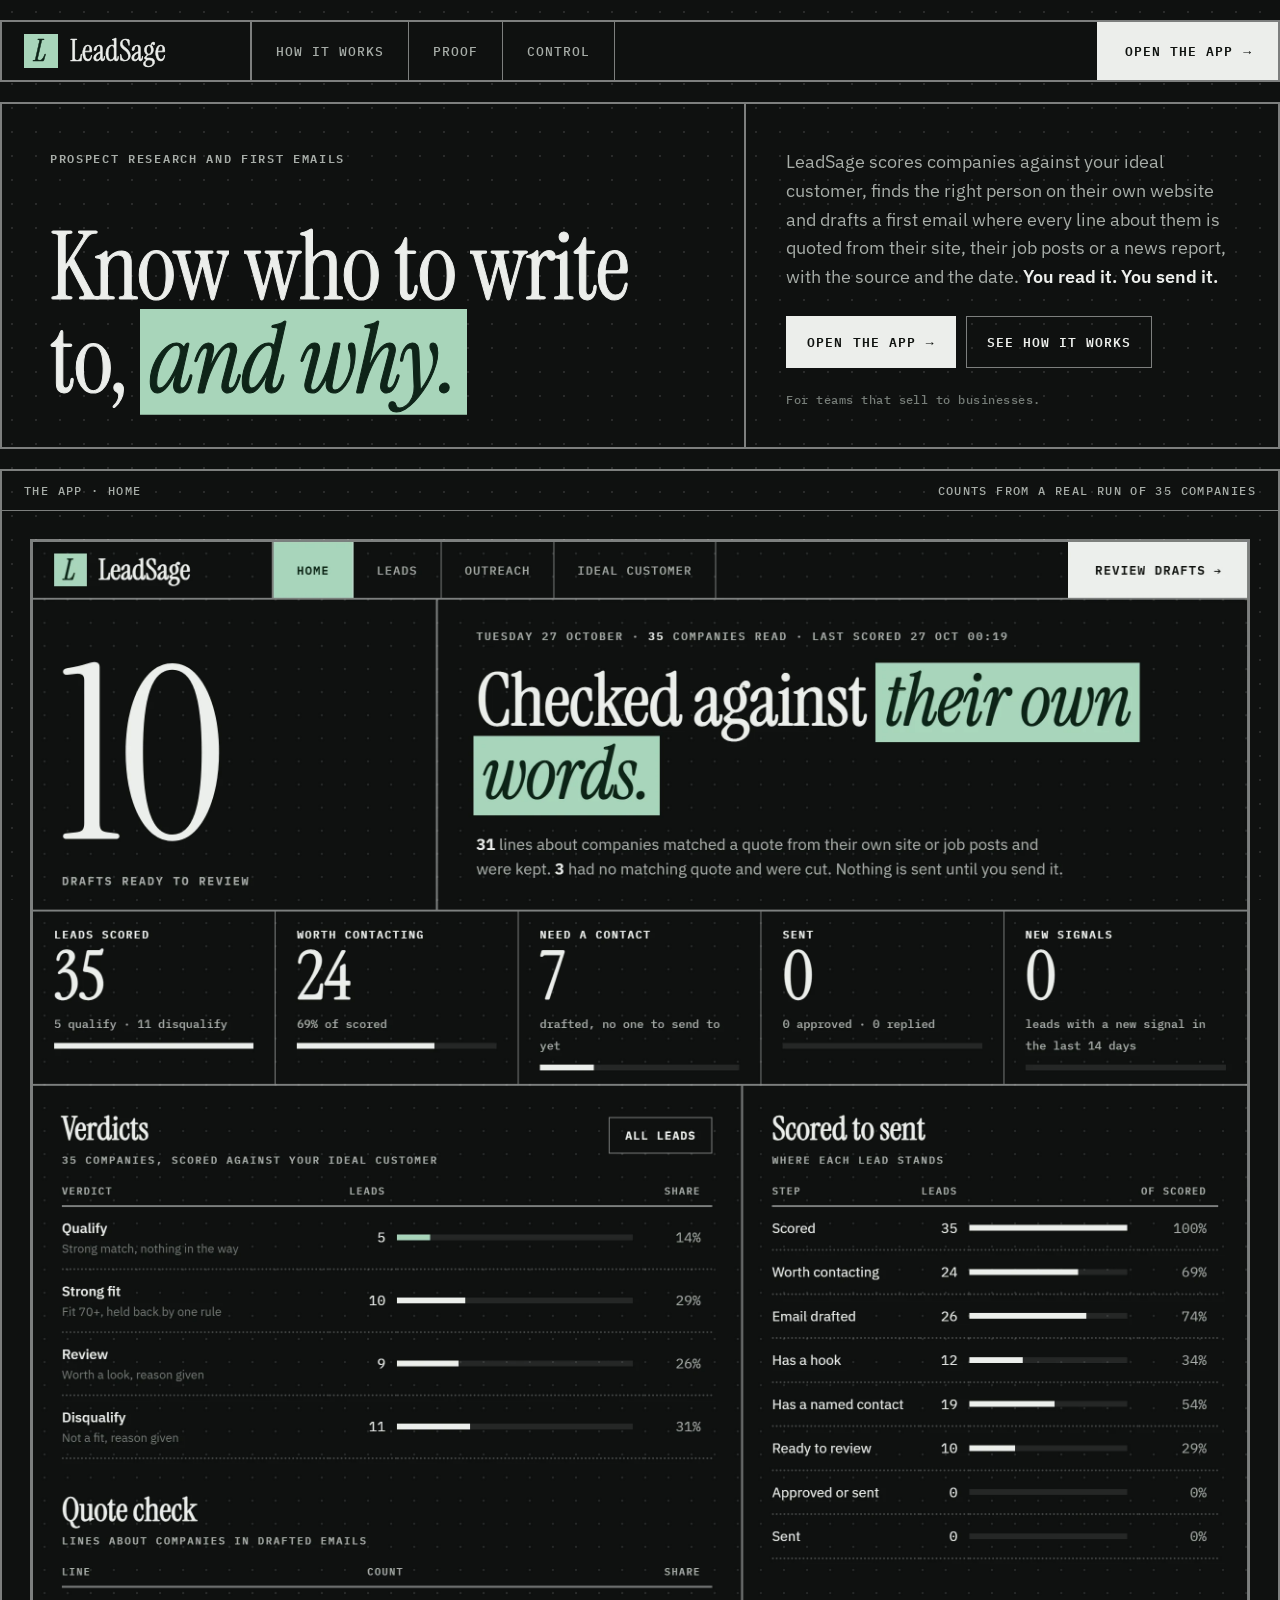
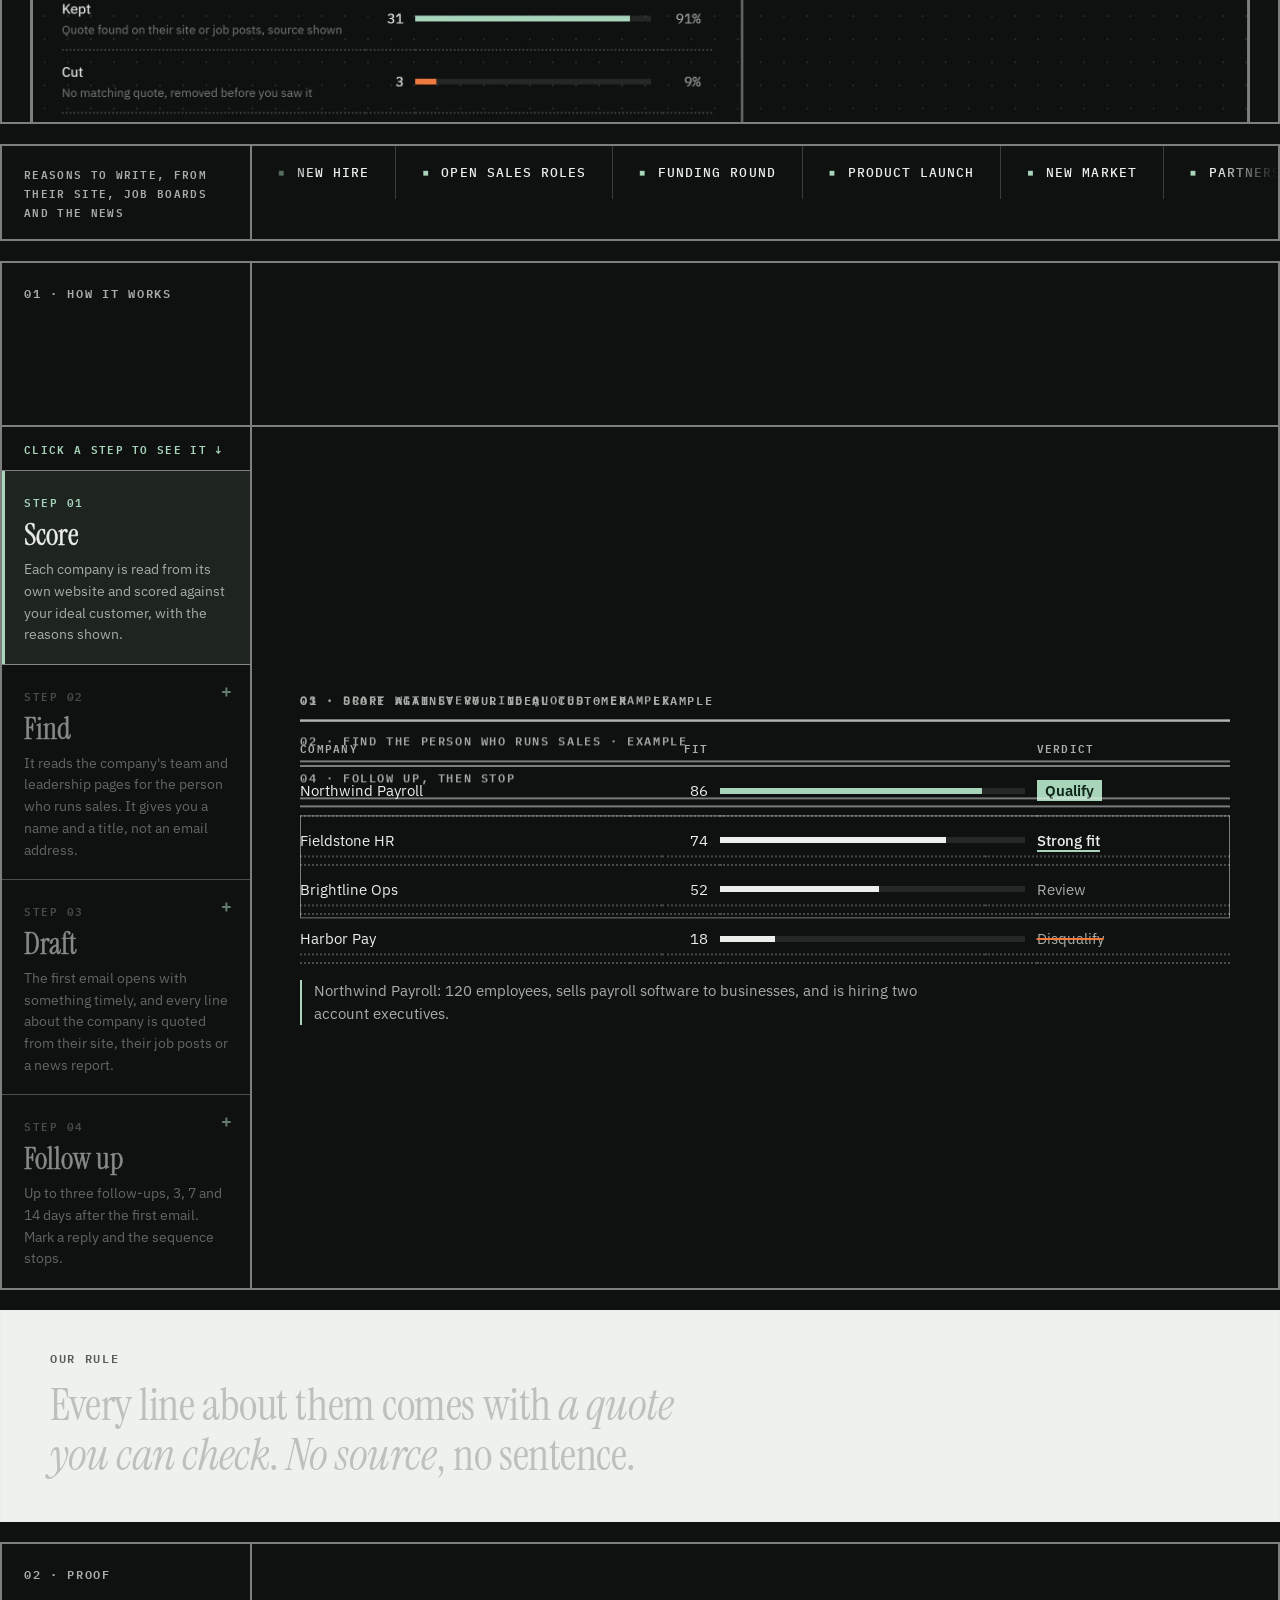
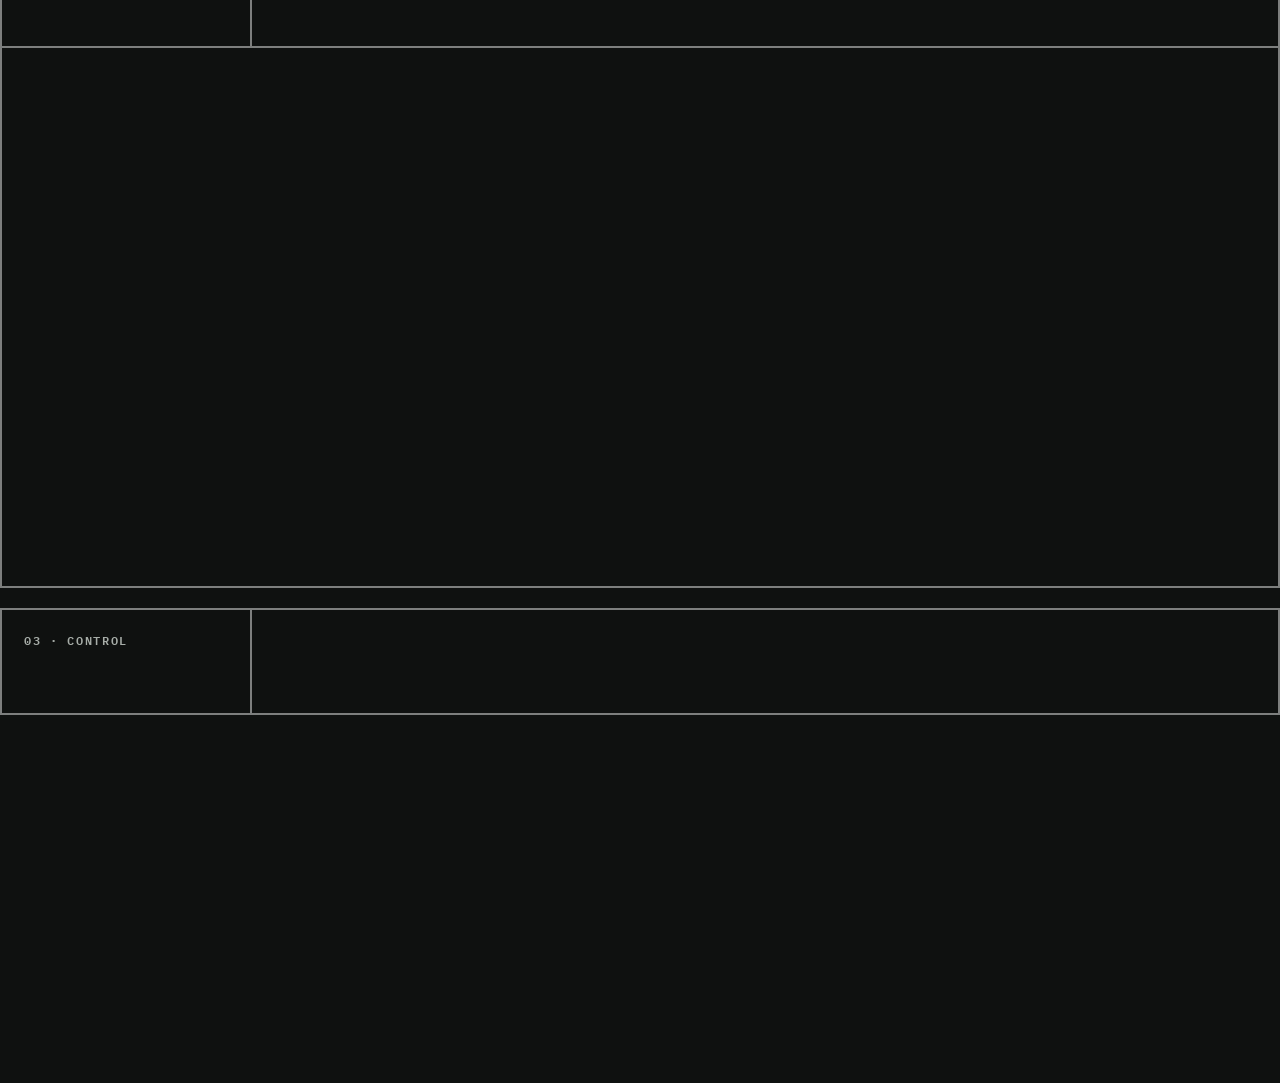
==== commit f18368ba: "Send possible competitors to review and delete cached people pages on forget - Competitor rule is no" ====
--- a/site/index.html
+++ b/site/index.html
@@ -6,7 +6,7 @@
   <meta http-equiv="Content-Security-Policy" content="default-src 'self'; script-src 'self'; style-src 'self'; img-src 'self'; font-src 'self'; connect-src 'none'; object-src 'none'; base-uri 'none'; form-action 'none'">
   <meta name="referrer" content="no-referrer">
   <title>LeadSage</title>
-  <meta name="description" content="LeadSage scores companies against your ideal customer, finds the right person on their own website and drafts a first email where every line about them is quoted from their own pages.">
+  <meta name="description" content="LeadSage scores companies against your ideal customer, finds the right person on their own website and drafts a first email where every line about them is quoted from their site, their job posts or a news report.">
   <link rel="icon" href="assets/icon.svg" type="image/svg+xml">
   <link rel="preload" href="assets/fonts/instrument-serif-400.woff2" as="font" type="font/woff2" crossorigin>
   <link rel="stylesheet" href="assets/site.css">
@@ -35,7 +35,7 @@
           <h1 data-split>Know who to write to, <mark class="on">and why.</mark></h1>
         </div>
         <div class="s">
-          <p class="lede">LeadSage scores companies against your ideal customer, finds the right person on their own website and drafts a first email where every line about them is quoted from their own pages, with the source and the date. <b>You read it. You send it.</b></p>
+          <p class="lede">LeadSage scores companies against your ideal customer, finds the right person on their own website and drafts a first email where every line about them is quoted from their site, their job posts or a news report, with the source and the date. <b>You read it. You send it.</b></p>
           <div class="actions">
             <a class="btn" href="http://127.0.0.1:8000/">Open the app <span class="arr">&rarr;</span></a>
             <a class="btn line" href="#how">See how it works</a>
@@ -50,7 +50,7 @@
       </figure>
 
       <section class="ticker band" aria-label="Reasons to write">
-        <div class="lab">Reasons to write, from their site and job boards</div>
+        <div class="lab">Reasons to write, from their site, job boards and the news</div>
         <div class="marquee"><div class="track"><span class="sig">New hire</span><span class="sig">Open sales roles</span><span class="sig">Funding round</span><span class="sig">Product launch</span><span class="sig">New market</span><span class="sig">Partnership</span><span class="sig">Event</span><span class="sig">Award</span><span class="sig" aria-hidden="true">New hire</span><span class="sig" aria-hidden="true">Open sales roles</span><span class="sig" aria-hidden="true">Funding round</span><span class="sig" aria-hidden="true">Product launch</span><span class="sig" aria-hidden="true">New market</span><span class="sig" aria-hidden="true">Partnership</span><span class="sig" aria-hidden="true">Event</span><span class="sig" aria-hidden="true">Award</span></div></div>
       </section>
 
@@ -64,7 +64,7 @@
             <p class="cue">Click a step to see it <span aria-hidden="true">&darr;</span></p>
             <div class="step is-on"><button type="button"><span class="num">STEP 01</span><b>Score</b><span class="more"><span><span class="desc">Each company is read from its own website and scored against your ideal customer, with the reasons shown.</span></span></span></button></div>
             <div class="step"><button type="button"><span class="num">STEP 02</span><b>Find</b><span class="more"><span><span class="desc">It reads the company's team and leadership pages for the person who runs sales. It gives you a name and a title, not an email address.</span></span></span></button></div>
-            <div class="step"><button type="button"><span class="num">STEP 03</span><b>Draft</b><span class="more"><span><span class="desc">The first email opens with something timely, and every line about the company is quoted from their own pages.</span></span></span></button></div>
+            <div class="step"><button type="button"><span class="num">STEP 03</span><b>Draft</b><span class="more"><span><span class="desc">The first email opens with something timely, and every line about the company is quoted from their site, their job posts or a news report.</span></span></span></button></div>
             <div class="step"><button type="button"><span class="num">STEP 04</span><b>Follow up</b><span class="more"><span><span class="desc">Up to three follow-ups, 3, 7 and 14 days after the first email. Mark a reply and the sequence stops.</span></span></span></button></div>
           </div>
 
@@ -120,7 +120,7 @@
 
       <section class="rule band" id="statement">
         <p class="kick">Our rule</p>
-        <p class="statement" id="statementText">Every line about them comes with <span class="key">their own words</span> behind it. <span class="key">No source</span>, no sentence.</p>
+        <p class="statement" id="statementText">Every line about them comes with <span class="key">a quote you can check</span>. <span class="key">No source</span>, no sentence.</p>
       </section>
 
       <div class="sechead" id="proof">
@@ -129,9 +129,9 @@
       </div>
       <section class="proof band">
         <div class="txt reveal">
-          <p class="lede">Every sentence about the company carries a quote. LeadSage checks that the quote is in the company's own text. If it is not, the sentence is cut.</p>
+          <p class="lede">Every sentence about the company carries a quote. LeadSage checks that the quote is in the text it came from: their site, a job post or a news headline. If it is not, the sentence is cut.</p>
           <ul class="list">
-            <li><strong>Exact quotes.</strong>The quote behind each sentence has to appear on their page word for word.</li>
+            <li><strong>Exact quotes.</strong>The quote behind each sentence has to appear in its source word for word.</li>
             <li><strong>Names and numbers checked.</strong>A name, a place or a number in the sentence has to be in their text too.</li>
             <li><strong>Dated.</strong>Each line keeps the page it came from and the day it was read.</li>
           </ul>
